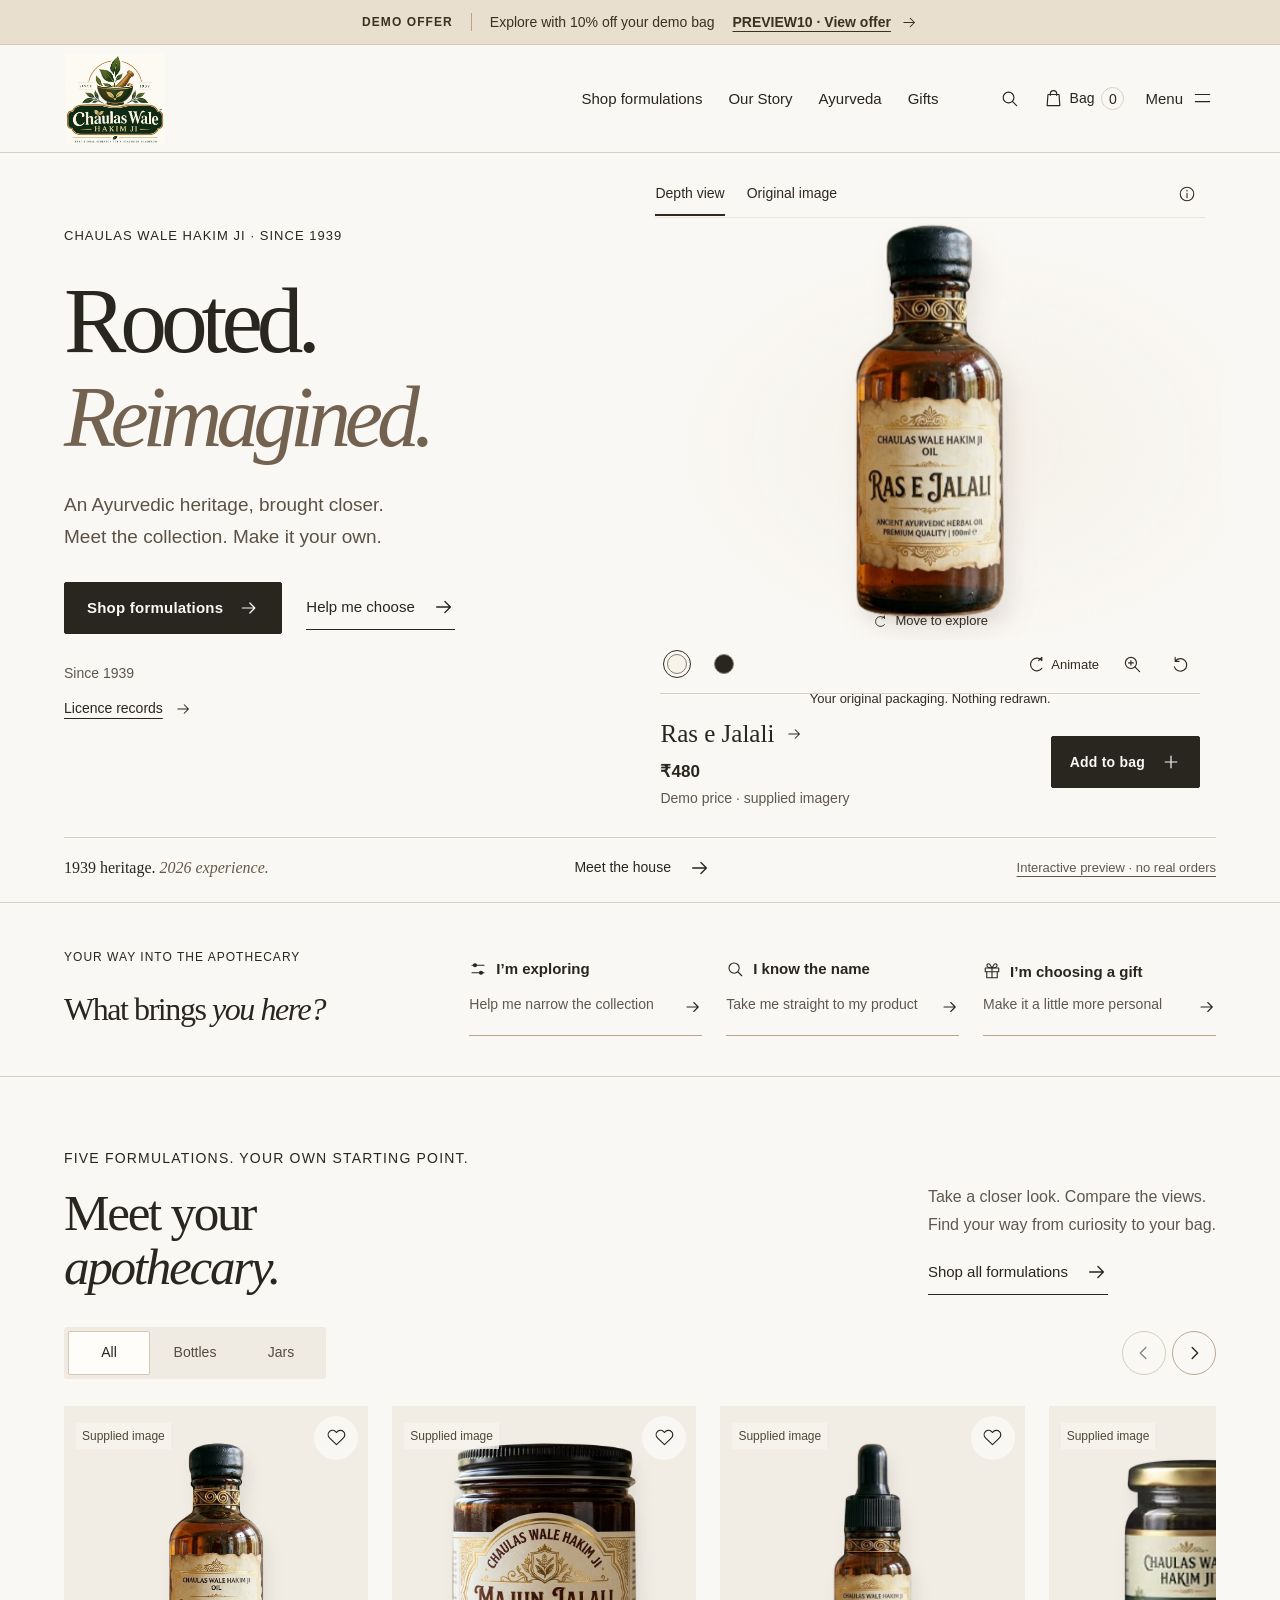
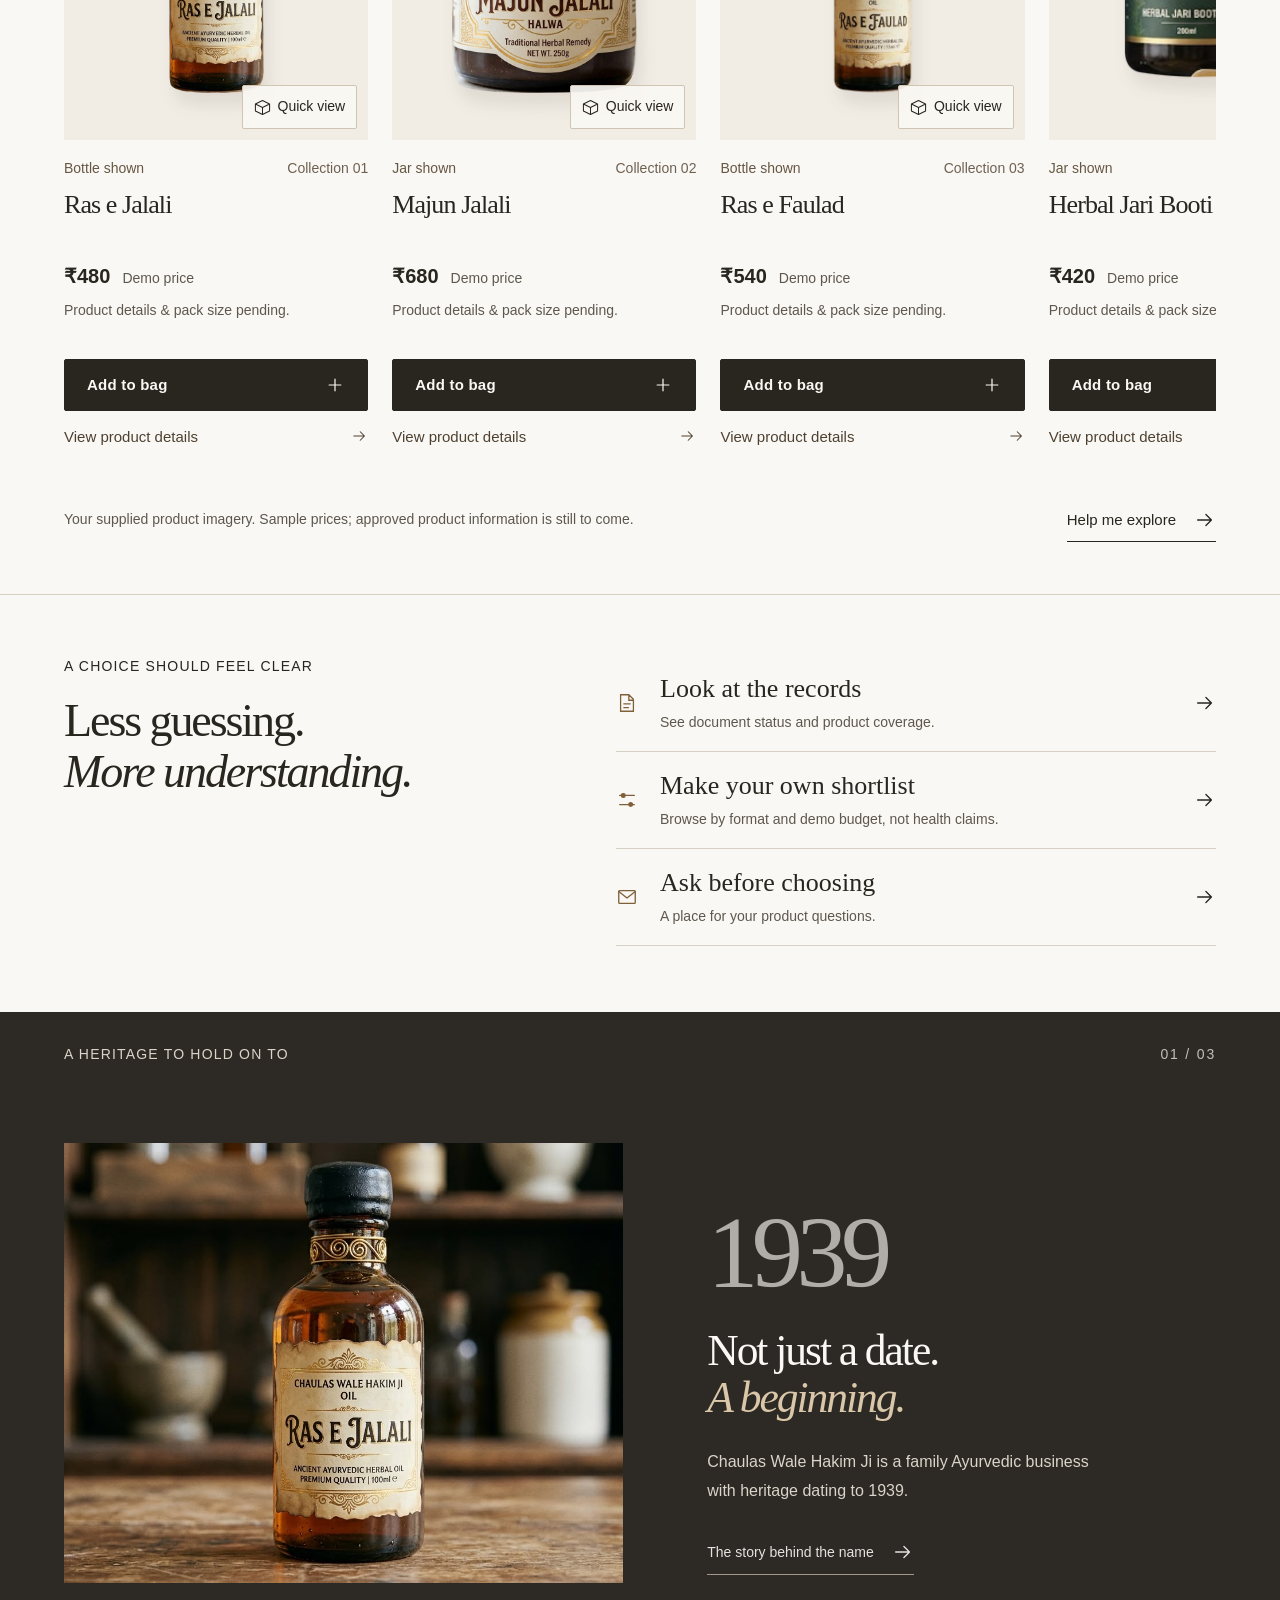
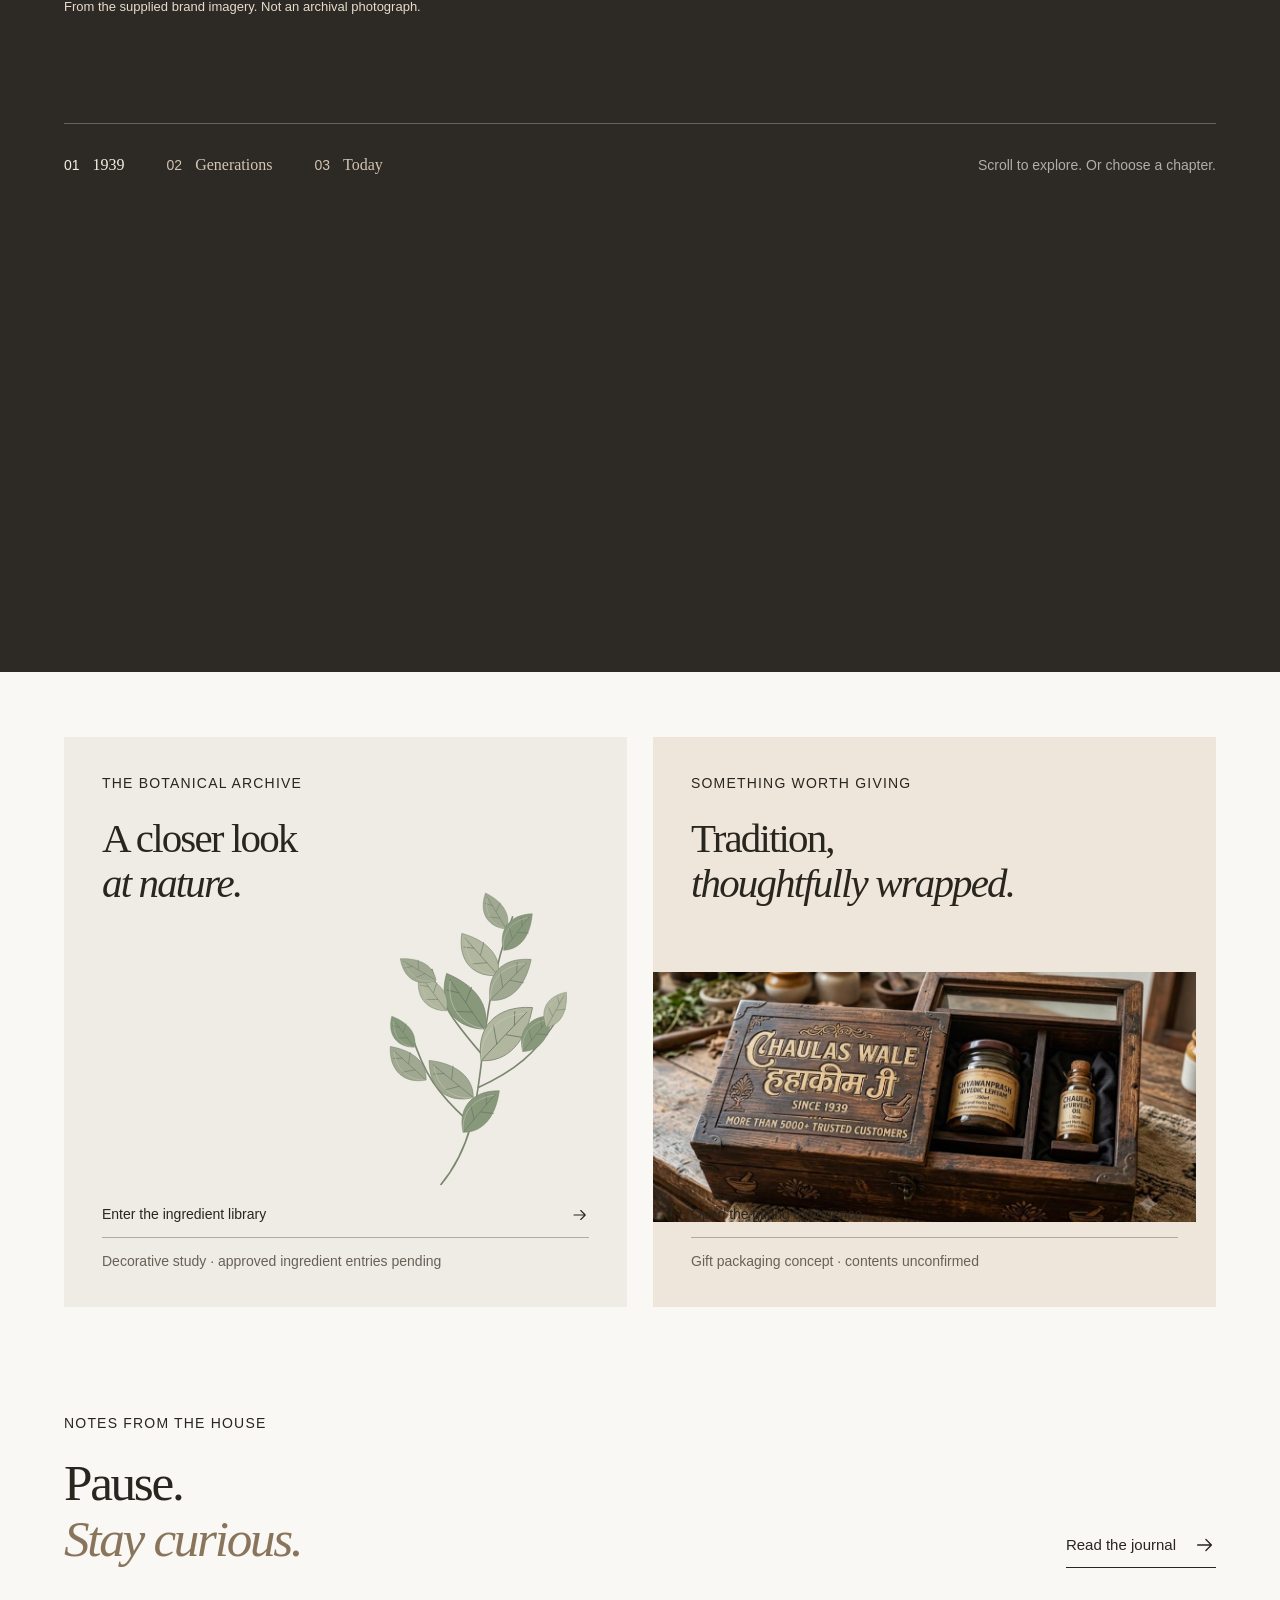
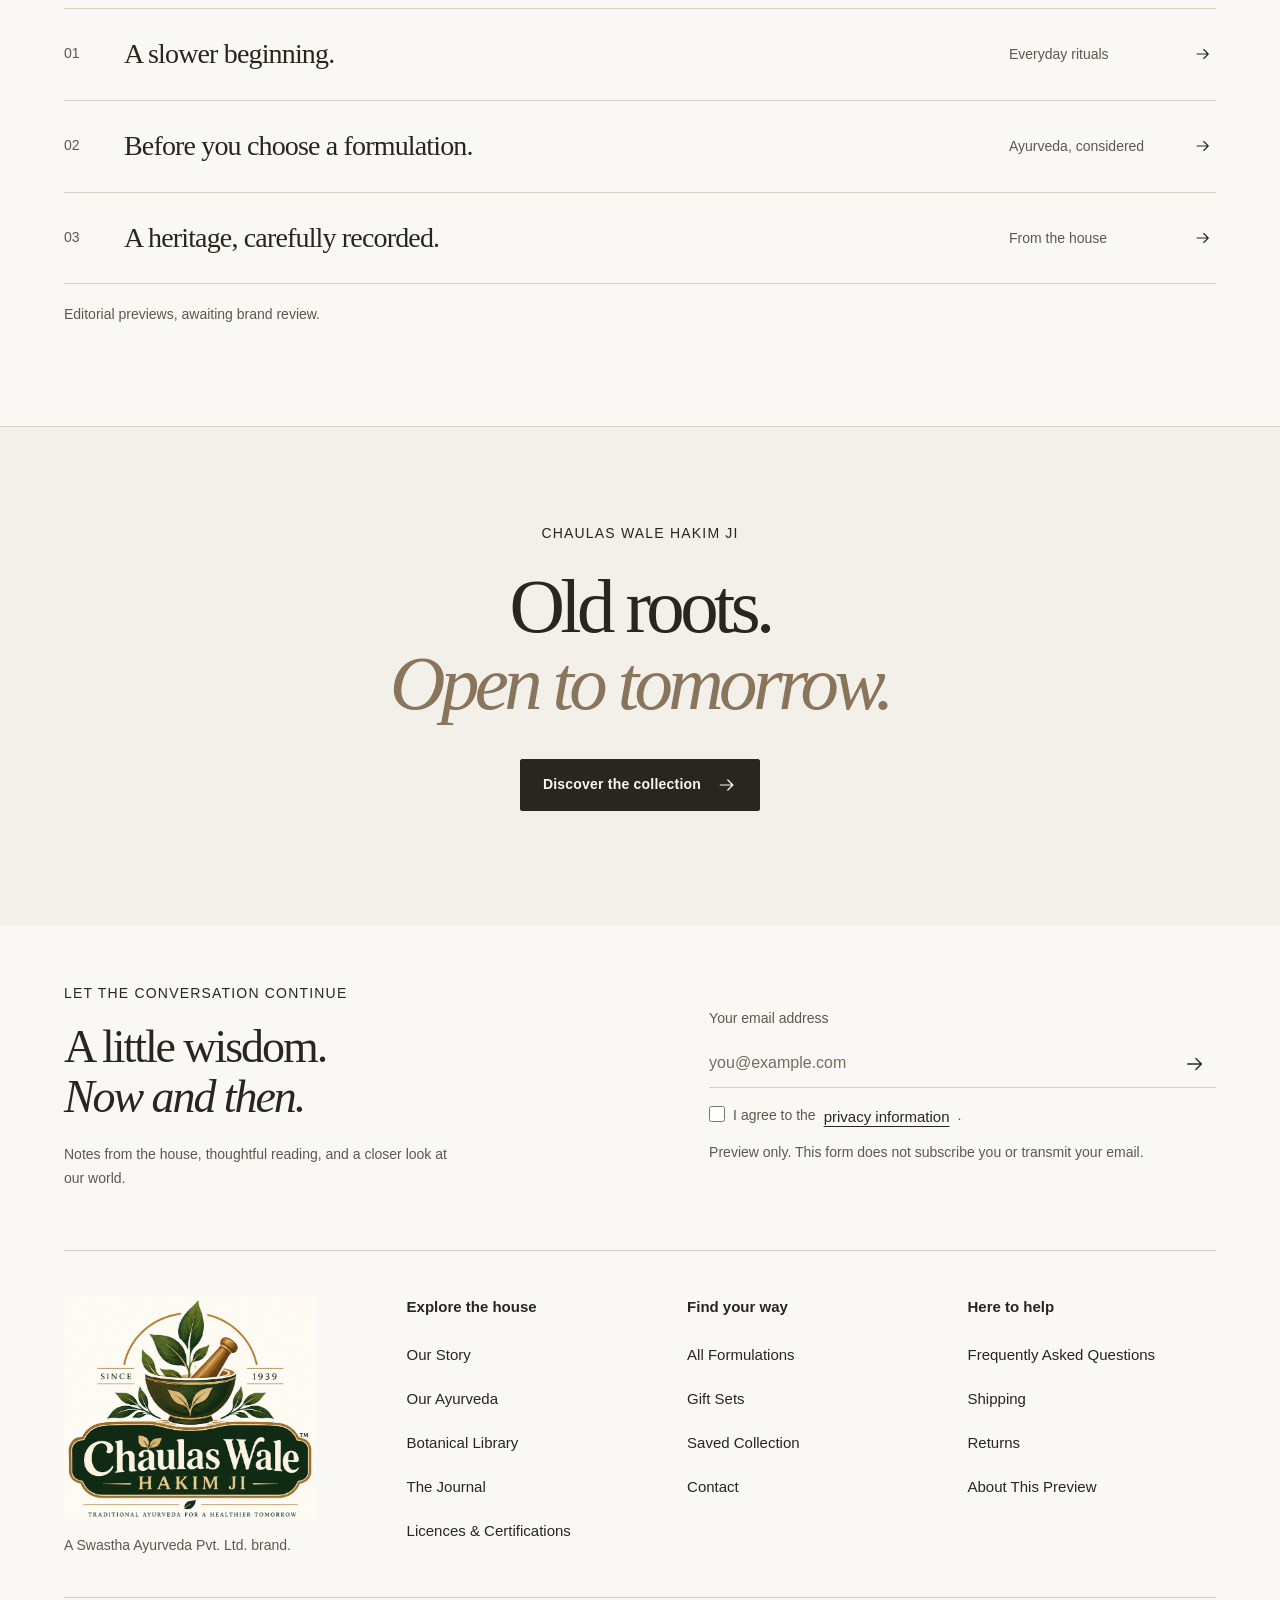
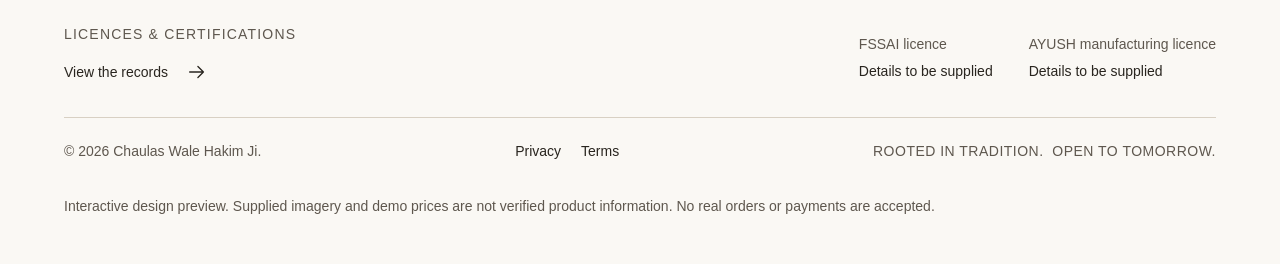
==== index.html @ dd192aa6 "Add files via upload" ====
<!doctype html>
<html lang="en"><head><meta charset="utf-8"><meta name="viewport" content="width=device-width, initial-scale=1, viewport-fit=cover"><meta name="theme-color" content="#faf8f4"><meta name="description" content="Discover the world of Chaulas Wale Hakim Ji, a Swastha Ayurveda Pvt. Ltd. brand with heritage dating to 1939. Interactive preview."><meta name="robots" content="noindex, nofollow"><meta property="og:type" content="website"><meta property="og:title" content="Ayurvedic wisdom, rooted since 1939 — Chaulas Wale Hakim Ji"><meta property="og:description" content="1939 heritage. 2026 experience. An interactive shopping preview."><title>Ayurvedic wisdom, rooted since 1939 — Chaulas Wale Hakim Ji</title><style>/* CHAULAS WALE HAKIM JI — a heritage house, not a catalogue template. */
:root{--forest:#2b2823;--forest-deep:#1d1a17;--ivory:#f5f0e6;--paper:#faf7f0;--gold:#b08a45;--brown:#241c16;--sage:#81786c;--sand:#d8c7a6;--muted:#66615b;--line:#d5d4c7;--serif:"Iowan Old Style","Palatino Linotype","Book Antiqua",Georgia,serif;--sans:-apple-system,BlinkMacSystemFont,"Segoe UI",Arial,sans-serif;--gutter:clamp(24px,5.55vw,88px);--max:1440px}
*{box-sizing:border-box}html{scroll-behavior:smooth;scroll-padding-top:112px}body{margin:0;background:var(--ivory);color:var(--forest);font-family:var(--sans);font-size:15px;line-height:1.65;-webkit-font-smoothing:antialiased}body.modal-open{overflow:hidden}button,input,select,textarea{font:inherit}button,a,input,select,textarea{-webkit-tap-highlight-color:transparent}button{color:inherit;cursor:pointer}button:disabled{cursor:not-allowed;opacity:.5}button{border:0;background:none}a{color:inherit;text-decoration:none}a,button{touch-action:manipulation}img,svg,canvas{display:block;max-width:100%}button .icon,a .icon{flex-shrink:0}.icon{display:inline-block;vertical-align:middle;width:22px;height:22px;flex-shrink:0}h1,h2,h3,h4,p{margin:0}h1,h2,h3,h4{font-family:var(--serif);font-weight:400}h1{font-size:clamp(52px,6.25vw,96px);line-height:1.025;letter-spacing:-.05em}h2{font-size:clamp(38px,4.1vw,62px);line-height:1.1;letter-spacing:-.045em}h3{font-size:29px;line-height:1.2;letter-spacing:-.03em}em,.italic{font-family:var(--serif);font-style:italic;font-weight:400}p{color:var(--muted)}p+p{margin-top:20px}::selection{color:var(--ivory);background:var(--forest)}:focus-visible{outline:2px solid var(--gold);outline-offset:5px}main:focus{outline:none}.section{padding:88px var(--gutter);max-width:var(--max);margin:0 auto}.page-intro{padding:38px var(--gutter) 64px;max-width:var(--max);margin:auto}.eyebrow{font:500 14px/1.5 var(--sans);letter-spacing:.19em;text-transform:uppercase;color:var(--forest)}.eyebrow+h1,.eyebrow+h2{margin-top:22px}.lead{font-size:19px;line-height:1.7;max-width:620px;margin-top:26px}.text-link{display:inline-flex;align-items:center;gap:18px;font-size:14px;font-weight:500;min-height:44px;border-bottom:1px solid var(--forest);padding:7px 0}.text-link .icon{transition:transform .25s}.text-link:hover .icon{transform:translateX(5px)}.inline-link{text-decoration:underline;text-underline-offset:4px;font-size:inherit}.button{min-height:52px;padding:13px 25px;display:inline-flex;align-items:center;justify-content:center;gap:24px;font:500 14px/1.5 var(--sans);border:1px solid transparent;transition:background .25s,color .25s,transform .25s;letter-spacing:.015em}.button-dark{background:var(--forest);color:var(--ivory);border-color:var(--forest)}.button-dark:hover{background:var(--forest-deep)}.button-light{background:var(--ivory);color:var(--forest)}.button-light:hover{background:white}.button-outline{border-color:var(--forest);background:transparent}.button-outline:hover{background:#2b282308}.button .icon{width:20px;height:20px}.button-row{display:flex;gap:22px;align-items:center;flex-wrap:wrap}.full-width{width:100%}.icon-button{height:44px;width:44px;display:inline-flex;align-items:center;justify-content:center;border-radius:50%;transition:background .2s}.icon-button:hover{background:#2b28230c}.quiet-note{font-size:14px;line-height:1.65;color:var(--muted)}.pending{padding:15px 18px;border:1px solid var(--line);background:#ede9db;display:flex;align-items:flex-start;gap:10px;font-size:14px;line-height:1.65;color:#5c554c;margin:24px 0}.pending-dot{height:6px;width:6px;background:var(--gold);border-radius:50%;flex-shrink:0;margin-top:7px}.sr-only{position:absolute;width:1px;height:1px;padding:0;margin:-1px;overflow:hidden;clip:rect(0,0,0,0);white-space:nowrap;border:0}.skip-link{position:fixed;top:12px;left:20px;padding:12px 20px;background:var(--ivory);z-index:1000;transform:translateY(-160%)}.skip-link:focus{transform:translateY(0)}.topline{min-height:33px;display:flex;justify-content:space-between;align-items:center;padding:5px var(--gutter);background:var(--forest);color:#f0e8d6;font-size:14px;letter-spacing:.10em}.topline>:nth-child(2){font-family:var(--serif);font-size:14px;letter-spacing:.08em}.topline .icon{width:14px;height:14px}.site-header{height:101px;display:flex;align-items:center;justify-content:space-between;padding:0 var(--gutter);gap:30px;border-bottom:1px solid var(--line);background:#f5f0e6f5;backdrop-filter:blur(14px);position:sticky;top:0;z-index:25}.brand-link{display:inline-flex;flex-shrink:0}.wordmark{display:flex;align-items:center;gap:11px}.crest{height:62px;width:57px;color:var(--gold)}.wordmark>span{display:flex;flex-direction:column;align-items:center}.wordmark-top{font-family:var(--serif);font-size:10px;letter-spacing:.22em;line-height:1.5}.wordmark-main{font-family:var(--serif);font-size:37px;letter-spacing:-.035em;line-height:1.1}.wordmark-bottom{font-size:6.5px;letter-spacing:.16em;margin-top:5px}.desktop-nav{display:flex;align-items:center;gap:clamp(18px,2.1vw,32px);margin-left:auto;margin-right:auto}.desktop-nav a{font-size:14px;white-space:nowrap;position:relative;padding:17px 0}.desktop-nav a:after{position:absolute;content:"";height:1px;background:var(--forest);bottom:8px;left:0;right:0;transform:scaleX(0);transform-origin:left;transition:transform .2s}.desktop-nav a:hover:after,.desktop-nav a[aria-current]:after{transform:scaleX(1)}.header-tools{display:flex;align-items:center;gap:5px}.bag-trigger{height:44px;display:flex;align-items:center;gap:7px;padding:0 4px}.bag-count{font-size:14px}.mobile-menu-trigger{display:none}.scroll-progress{height:2px;position:fixed;top:101px;z-index:27;left:0;right:0;pointer-events:none}.scroll-progress i{height:100%;background:var(--gold);display:block;transform:scaleX(0);transform-origin:left}.breadcrumbs{display:flex;align-items:center;flex-wrap:wrap;gap:12px;font-size:14px;margin:0 0 49px;color:#767068}.breadcrumbs a:hover{text-decoration:underline}.breadcrumbs span[aria-current]{color:var(--forest)}
/* The entrance: text and an interactive still life given equal room. */
.hero{display:grid;grid-template-columns:1fr 1fr;min-height:710px;max-width:1600px;margin:auto}.hero-copy{padding:65px 36px 45px var(--gutter);display:flex;flex-direction:column;justify-content:center}.hero-copy .eyebrow{font-size:14px;display:flex;align-items:center;gap:12px;letter-spacing:.16em}.mini-rule{height:1px;width:26px;background:var(--gold)}.hero h1{font-size:clamp(62px,5.7vw,92px);line-height:1.035;letter-spacing:-.052em;margin-top:30px}.hero h1 em{color:#675f55}.gold-dot{color:var(--gold)}.hero-description{margin-top:26px;max-width:340px;font-size:15px;line-height:1.8}.hero-actions{display:flex;align-items:center;gap:30px;margin-top:30px;flex-wrap:wrap}.hero-footnote{display:flex;align-items:center;gap:17px;margin-top:53px}.heritage-seal{width:45px;height:50px;border:1px solid #a79972;display:flex;flex-direction:column;align-items:center;justify-content:center;line-height:.93;font-family:var(--serif);font-size:21px}.heritage-seal i{font-style:normal}.hero-footnote p{font-size:14px;color:var(--forest);line-height:1.8}.hero-footnote p span{color:var(--muted)}.hero-world{position:relative;overflow:hidden;background:radial-gradient(ellipse at 65% 22%,#eee5ca 0,#d5d0b3 48%,#b2aea9 100%);isolation:isolate;min-width:0}.hero-world:before{content:"";position:absolute;top:60px;left:18%;width:67%;height:78%;border:1px solid #f6f0d957;border-radius:48% 48% 0 0;box-shadow:0 0 0 21px #ece7d216,0 0 0 22px #f6f0d957;z-index:-1}.hero-world:after{content:"";position:absolute;top:-220px;right:-30%;height:1200px;width:58%;transform:rotate(-34deg);background:linear-gradient(90deg,transparent 0,transparent 10%,#fff9d541 10%,#fff9d541 37%,transparent 37%,transparent 42%,#fff9d530 42%,#fff9d530 67%,transparent 67%);filter:blur(3px);pointer-events:none;z-index:-1}.world-topline,.world-bottomline{position:absolute;left:32px;right:32px;display:flex;justify-content:space-between;gap:20px;font-size:14px;letter-spacing:.17em;color:#554e45;z-index:3}.world-topline{top:27px}.world-bottomline{bottom:23px}.hero-world .scene-widget{height:100%;min-height:710px;position:relative}.scene-widget{position:relative;width:100%;height:550px;overflow:hidden;--fallback-rotation:0deg}.webgl-scene{width:100%;height:100%;position:absolute;inset:0;cursor:grab;touch-action:pan-y;z-index:2}.webgl-scene.is-dragging{cursor:grabbing}.webgl-scene[hidden]{display:none}.scene-fallback{position:absolute;inset:0;transition:opacity .3s;transform:rotateY(var(--fallback-rotation));transform-style:preserve-3d}.gl-ready .scene-fallback{opacity:0;visibility:hidden}.scene-controls{position:absolute;bottom:43px;left:26px;right:26px;display:flex;align-items:center;justify-content:space-between;gap:12px;z-index:4;color:#48423b}.scene-controls>span{display:flex;align-items:center;gap:8px;font-size:14px}.scene-controls>span .icon{width:16px}.scene-controls>div{display:flex;border:1px solid #625a505c;border-radius:30px;overflow:hidden;background:#ebe9d431;backdrop-filter:blur(5px)}.scene-control{width:42px;height:39px;display:flex;align-items:center;justify-content:center}.scene-control .icon{width:16px;height:16px}.scene-control:hover{background:#ffffed55}.scene-caption{position:absolute;bottom:14px;left:26px;font-size:14px;letter-spacing:.12em;color:#575148;z-index:3}.hero-widget .scene-controls{bottom:76px}.hero-widget .scene-caption{bottom:54px;left:32px}.scene-hotspot{position:absolute;z-index:5;display:flex;align-items:center;gap:9px;font-size:14px;color:#36322c;background:#f9f6e9d9;padding:8px 13px 8px 8px;border:1px solid #d1ceb6;backdrop-filter:blur(8px);transition:background .2s}.scene-hotspot:hover{background:#fffef0}.scene-hotspot span{border:1px solid #a5a19b;border-radius:50%;width:26px;height:26px;display:grid;place-items:center;font-size:14px}.scene-hotspot .icon{height:14px;width:14px}.hotspot-story{left:8%;top:31%}.hotspot-product{right:7%;top:63%}.journey-strip{padding:26px var(--gutter);display:flex;align-items:center;gap:28px;border-top:1px solid var(--line);border-bottom:1px solid var(--line);font-size:14px;letter-spacing:.17em}.journey-strip>i{width:35px;height:1px;background:#bfbbb7}.scroll-cue{margin-left:auto;display:flex;align-items:center;gap:30px;text-transform:none;letter-spacing:0;font-size:14px}.scroll-cue .icon{height:15px}.section-head{display:flex;align-items:flex-end;justify-content:space-between;gap:32px;margin-bottom:40px}.section-head .text-link{margin-bottom:5px;flex-shrink:0}
/* Legacy and editorial rhythm. */
.legacy{display:grid;grid-template-columns:1.05fr 1fr;gap:12%;align-items:center;padding-top:105px;padding-bottom:104px}.legacy-art{min-width:0}.legacy-copy h2{font-size:clamp(40px,3.8vw,58px)}.legacy-copy>p:not(.eyebrow):not(.quiet-note){max-width:370px;margin-top:25px;font-size:14px}.legacy-copy>.text-link{margin-top:25px}.legacy-copy>.quiet-note{margin-top:22px;max-width:380px}.archive-art{height:480px;position:relative;display:flex;align-items:center;justify-content:center;background:#e7e1d2;overflow:hidden}.archive-paper{width:66%;height:77%;background:#efe8d5;transform:rotate(-6deg);box-shadow:0 16px 25px #61553a23,0 0 0 1px #c8c0aa;display:flex;flex-direction:column;align-items:center;justify-content:center;position:relative;color:#534d44}.archive-paper:before{content:"";position:absolute;inset:18px;border:1px solid #9a8c613f}.archive-paper>span{font-size:14px;letter-spacing:.18em}.archive-paper>.crest{width:40px;height:49px;margin:24px 0 7px}.archive-year{font:86px/.9 var(--serif);letter-spacing:-.08em;margin:15px 0 23px}.archive-paper>i{font:italic 19px var(--serif)}.archive-paper>small{font-size:14px;margin-top:11px;letter-spacing:.04em}.archive-sprig{position:absolute;right:-53px;bottom:5px;width:230px;transform:rotate(30deg);opacity:.9;filter:drop-shadow(7px 8px 2px #47413a20)}.art-caption{position:absolute;bottom:14px;left:20px;font-size:14px;color:#61594f}.botanical{width:100%;height:100%;object-fit:contain}.way-section{display:grid;grid-template-columns:1fr 1.4fr;gap:12%;border-top:1px solid var(--line);border-bottom:1px solid var(--line)}.way-intro>p:not(.eyebrow){margin-top:24px;max-width:320px;font-size:14px}.way-intro .text-link{margin-top:25px}.way-rows{align-self:center}.way-row{border-bottom:1px solid var(--line);padding:24px 0}.way-row:first-child{border-top:1px solid var(--line)}summary{cursor:pointer;list-style:none}summary::-webkit-details-marker{display:none}.way-row summary{display:flex;align-items:center;gap:25px}.way-row summary>span{font-size:14px;color:var(--gold)}.way-row h3{font-size:29px}.way-row summary>.icon{margin-left:auto;width:18px}.way-row[open] summary>.icon,.accordion[open] summary>.icon{transform:rotate(45deg)}.way-row>p{padding:17px 45px 0;font-size:14px;max-width:530px}.discovery-section{display:grid;grid-template-columns:1fr 1.3fr;gap:12%;padding-top:95px;padding-bottom:75px}.discovery-intro{position:relative}.discovery-intro>p:not(.eyebrow){margin-top:25px;font-size:14px}.discovery-botanical{width:170px;height:220px;margin-left:100px;margin-top:20px;transform:rotate(-24deg)}.need-list>a{display:flex;align-items:center;gap:28px;border-bottom:1px solid var(--line);padding:17px 0;min-height:77px;transition:padding .25s}.need-list>a:hover{padding-left:10px}.need-list>a:first-child{border-top:1px solid var(--line)}.need-list .need-no{font-size:14px;color:#81786d}.need-list>a>span:nth-child(2){font-family:var(--serif);font-size:27px;letter-spacing:-.025em}.need-list .icon{margin-left:auto;width:19px}.need-list>.quiet-note{margin-top:18px}.featured-section{background:#ebe9dc;border-top:1px solid var(--line);max-width:none}.featured-section>.section-head,.featured-section>.product-grid,.featured-section>.collection-note{max-width:calc(1440px - var(--gutter)*2);margin-left:auto;margin-right:auto}.product-grid{display:grid;gap:26px}.featured-grid{grid-template-columns:repeat(3,minmax(0,1fr))}.product-card{min-width:0}.product-visual{position:relative;background:#e0dfcd;height:355px;overflow:hidden}.product-card:nth-child(3n+2) .product-visual{background:#ded8c7}.product-card:nth-child(3n+3) .product-visual{background:#d8d6d3}.product-visual>a{display:block;height:100%}.visual-note{position:absolute;left:18px;top:18px;font-size:14px;letter-spacing:.12em;color:#575047}.save-button{position:absolute;right:11px;top:9px;width:42px;height:42px;display:grid;place-items:center;border-radius:50%;z-index:2}.save-button .icon{height:19px;width:19px}.save-button:hover{background:#fff6}.save-button[aria-pressed=true] .icon{fill:var(--forest)}.quick-view{position:absolute;bottom:0;left:0;right:0;background:#f8f5eced;height:43px;display:flex;align-items:center;justify-content:center;gap:25px;font-size:14px;transform:translateY(100%);transition:transform .3s}.quick-view .icon{width:15px}.product-card:hover .quick-view,.product-card:focus-within .quick-view{transform:translateY(0)}.product-still{height:100%;width:100%;position:relative;display:flex;align-items:center;justify-content:center;perspective:800px;isolation:isolate}.product-still>.bottle{transition:transform .65s cubic-bezier(.2,.7,.3,1);z-index:2;transform:translateY(9px) rotate(-3deg)}.product-card:hover .product-still>.bottle{transform:translateY(2px) rotate(0) scale(1.04)}.still-shadow{position:absolute;bottom:10%;left:27%;width:46%;height:13%;border-radius:50%;background:#51432125;filter:blur(12px);transform:rotate(-8deg)}.still-ground{position:absolute;left:-15%;right:-15%;bottom:-30%;height:57%;border-radius:50% 50% 0 0;z-index:-1;background:#b1b0912e;transform:rotate(-7deg)}.still-circle{position:absolute;width:70%;height:75%;border:1px solid #fbf8e83d;border-radius:50%;transform:rotate(30deg)}.product-card-body{padding-top:21px}.product-card-body .eyebrow{font-size:14px;letter-spacing:.13em;color:#70675c}.product-card-body h3{margin-top:8px;font-size:29px}.product-card-bottom{display:flex;align-items:center;justify-content:space-between;border-top:1px solid #bfbbb777;padding-top:15px;margin-top:16px;gap:12px}.price{font-size:15px;font-variant-numeric:tabular-nums;color:var(--forest)}.price small{display:block;color:var(--muted);font-size:14px}.small-add{display:flex;align-items:center;gap:14px;font-size:14px;min-height:44px}.small-add .icon{width:17px}.small-add:hover{text-decoration:underline;text-underline-offset:5px}.collection-note{font-size:14px;margin-top:28px!important}.botanical-section{display:grid;grid-template-columns:1fr 1fr;background:var(--forest-deep);color:var(--ivory);overflow:hidden;min-height:590px}.botanical-study{position:relative;margin:50px 50px 50px var(--gutter);border:1px solid #b8b28c3b;display:flex;align-items:center;justify-content:center}.botanical-study:after{content:"";position:absolute;inset:13px;border:1px solid #b8b28c1a;pointer-events:none}.botanical-study>.botanical{height:470px;width:90%;filter:sepia(.2) brightness(1.5);transform:rotate(-15deg)}.plate-index{position:absolute;top:23px;left:23px;font-size:14px;letter-spacing:.16em;line-height:1.8}.study-caption{position:absolute;bottom:20px;left:23px;font-size:14px;color:#bbb8b4}.botanical-copy{padding:83px var(--gutter) 70px 50px;align-self:center}.botanical-copy .eyebrow{color:#bfbbb7}.botanical-copy h2{font-size:clamp(44px,4.5vw,69px)}.botanical-copy h2 em{color:#bab6b1}.botanical-copy>p:not(.eyebrow){color:#c5c2be;max-width:360px;font-size:14px;margin-top:28px}.botanical-copy .button{margin-top:32px}.botanical-footnote{display:block;font-size:14px;letter-spacing:.12em;color:#a7a39d;margin-top:32px}.timeline-section{padding-top:67px;padding-bottom:68px;border-bottom:1px solid var(--line)}.timeline{display:grid;grid-template-columns:1fr 1fr 1fr;margin-top:32px;gap:0}.timeline>div{padding-right:45px}.timeline-date{font:52px/1.2 var(--serif);letter-spacing:-.04em;display:block}.timeline-date.italic{font-size:43px;font-style:italic;padding-top:9px}.timeline>div>i{display:block;width:calc(100% + 45px);height:1px;background:var(--line);position:relative;margin:22px 0}.timeline>div>i:before{content:"";height:6px;width:6px;border:1px solid var(--gold);background:var(--ivory);position:absolute;top:-3px;border-radius:50%}.timeline>div:last-child>i{width:100%}.timeline h3{font-size:20px;letter-spacing:-.02em}.timeline p{font-size:14px;margin-top:8px;max-width:290px}.gifting-section{display:grid;grid-template-columns:1fr 1fr;gap:40px;align-items:center;padding-top:75px;padding-bottom:72px}.gifting-copy>p:not(.eyebrow):not(.quiet-note){margin-top:26px;max-width:355px;font-size:14px}.gifting-copy>.button{margin-top:30px}.gifting-copy>.quiet-note{margin-top:20px;max-width:350px}.gift-interactive{position:relative;min-height:360px;perspective:1200px}.gift-open-button{position:relative;display:flex;align-items:center;gap:22px;margin:0 auto;padding:8px 0;min-height:44px;font-size:14px;border-bottom:1px solid var(--forest)}.gift-open-button .icon{height:17px;width:17px}.gift-scene{height:345px;position:relative;perspective:1000px;isolation:isolate;display:flex;align-items:center;justify-content:center}.gift-shadow{position:absolute;left:20%;right:7%;bottom:12%;height:22%;background:#40392d27;filter:blur(25px);border-radius:50%;transform:rotate(-13deg)}.gift-assembly{width:300px;height:215px;position:relative;transform-style:preserve-3d;transform:rotateX(26deg) rotateY(-19deg) rotateZ(-8deg);transition:transform 1s cubic-bezier(.22,1,.36,1)}.gift-base{position:absolute;inset:0;background:#876f42;border:12px solid #2e2b26;box-shadow:10px 16px 0 #1d1a17,11px 17px 0 #746143;transform:translateZ(-15px);display:flex;align-items:center;justify-content:center}.gift-inner{display:flex;flex-direction:column;align-items:center;justify-content:center;text-align:center;font:italic 21px/1.3 var(--serif);color:#f2e5c5;background:#24211e;width:100%;height:100%;padding:10px}.gift-inner>.crest{height:40px;width:35px;margin-bottom:7px}.gift-lid{position:absolute;inset:0;transform-style:preserve-3d;transform-origin:top;transition:transform 1.2s cubic-bezier(.22,1,.36,1);transform:translateZ(4px)}.gift-lid-front,.gift-lid-back{position:absolute;inset:0;backface-visibility:hidden;background:linear-gradient(130deg,#3a3630,#282521);color:#e9dfc2;display:flex;align-items:center;justify-content:center;flex-direction:column;border:1px solid #c3a76d9c;outline:5px solid #272420;box-shadow:7px 9px 0 #2a2722}.gift-lid-front:after{content:"";position:absolute;inset:12px;border:1px solid #c3a76d70}.gift-lid-front .wordmark{transform:scale(.9)}.gift-lid-front>span{font-size:8px;letter-spacing:.2em;margin-top:20px}.gift-lid-back{transform:rotateX(180deg);background:#d6c49c;color:#2b2824;font:32px/1.2 var(--serif);text-align:center}.gift-lid-back em{font-size:24px}.gift-scene.is-open .gift-lid{transform:translateZ(4px) rotateX(125deg)}.gift-scene.is-open .gift-assembly{transform:rotateX(22deg) rotateY(-14deg) rotateZ(-5deg) translateY(35px)}.trust-section{display:grid;grid-template-columns:1fr 1.25fr;gap:10%;border-top:1px solid var(--line);border-bottom:1px solid var(--line);padding-top:70px;padding-bottom:70px}.trust-statements p{position:relative;padding-left:43px;color:var(--forest);font-family:var(--serif);font-size:24px;line-height:1.4}.trust-statements p+p{margin-top:23px}.trust-statements p>span{position:absolute;left:0;top:7px;font-size:14px;font-family:var(--sans);color:#847a6e}.trust-statements p>small{display:block;font:14px/1.6 var(--sans);color:var(--muted);margin-top:5px}.journal-grid{display:grid;grid-template-columns:1.25fr 1fr 1fr;gap:30px}.journal-art{height:278px;position:relative;display:block;background:#dedfce;overflow:hidden}.journal-art>.botanical{width:76%;height:95%;margin:auto;transform:rotate(-20deg);transition:transform .6s}.journal-art:hover>.botanical{transform:rotate(-14deg) scale(1.04)}.journal-art-root{background:#ded4c1}.journal-art-root>.botanical{transform:rotate(28deg) scale(1.1)}.journal-art-archive{background:#c7c4c0;display:flex;align-items:center;justify-content:center}.journal-art-archive .crest{position:absolute;right:27px;top:29px;width:34px}.journal-year{font:112px/1 var(--serif);letter-spacing:-.065em;color:#6f665b;transform:rotate(-7deg);border-bottom:1px solid #6f665b;width:80%;text-align:center;padding-bottom:15px}.journal-art>span:last-child{position:absolute;bottom:15px;left:20px;font-size:14px;letter-spacing:.1em}.journal-card>.eyebrow{font-size:14px;margin-top:24px;letter-spacing:.13em}.journal-card h3{font-size:29px;margin-top:11px;max-width:300px}.journal-card>.text-link{font-size:14px;margin-top:15px;border-bottom-color:#aba7a1}.closing-section{text-align:center;padding:75px 24px 83px;background:#e3e1df;position:relative}.closing-mark .crest{margin:0 auto 25px;height:52px}.closing-section h2{font-size:clamp(43px,4.8vw,72px)}.closing-section .text-link{margin-top:28px}.closing-line{display:block;height:40px;width:1px;background:var(--gold);margin:36px auto -53px}.site-footer{background:var(--forest-deep);color:var(--ivory);padding:65px var(--gutter) 22px}.footer-top{display:grid;grid-template-columns:1fr 1fr;gap:12%;padding-bottom:50px;border-bottom:1px solid #93897c3b;max-width:1280px;margin:0 auto}.footer-top .eyebrow{color:#bcb9b5;font-size:14px}.footer-top h2{font-size:45px;margin-top:17px}.footer-intro>p:not(.eyebrow){color:#bebbb7;font-size:14px;max-width:325px;margin-top:20px}.newsletter-form{align-self:center}.newsletter-form>label{font-size:14px;color:#c8c5c1}.email-line{display:flex;align-items:center;border-bottom:1px solid #a6a19b5c;margin-top:8px}.email-line input{width:100%;min-width:0;height:46px;background:none;border:none;color:var(--ivory);padding:10px 0;font-size:15px}.email-line input::placeholder{color:#a39e98}.email-line button{height:44px;width:44px;color:var(--ivory)}.newsletter-form>small{display:block;color:#a19c96;font-size:14px;line-height:1.6}.newsletter-form .checkbox-label{color:#c1beba;font-size:14px;margin:16px 0 12px;gap:8px;flex-wrap:wrap}.footer-main{display:grid;grid-template-columns:1.5fr 1fr 1fr 1fr;gap:40px;max-width:1280px;margin:auto;padding:45px 0 38px}.footer-wordmark{display:inline-flex}.footer-wordmark .wordmark{transform-origin:left top;transform:scale(1.05)}.footer-parent{color:#b2afaa;font-size:14px;margin-top:18px}.footer-main h3{font:500 14px/1.4 var(--sans);letter-spacing:.045em;margin-bottom:14px}.footer-main>div>a:not(.footer-wordmark){display:block;font-size:11px;color:#b5b2ad;line-height:1.4;padding:6px 0;min-height:28px}.footer-main>div>a:hover{color:var(--ink);text-decoration:underline;text-underline-offset:5px}.footer-bottom{display:flex;justify-content:space-between;align-items:center;gap:20px;border-top:1px solid #93897c3b;padding-top:23px;max-width:1280px;margin:auto;font-size:14px;color:#a9a5a0}.footer-bottom>span:nth-child(2){display:flex;gap:20px}.footer-bottom>span:last-child{font-size:14px;letter-spacing:.08em}.footer-disclaimer{font-size:14px;color:#a2998d;max-width:1280px;margin:16px auto 0;line-height:1.7}
/* Bottle studies: a lightweight, always-available alternative to WebGL. */
.bottle{width:120px;height:267px;position:relative;filter:drop-shadow(6px 7px 3px #46341c28)}.bottle-cap{position:absolute;width:57%;height:34px;top:0;left:21.5%;border-radius:6px 6px 2px 2px;background:repeating-linear-gradient(90deg,#302c27 0,#38342e 2px,#221f1c 3px,#292521 5px);z-index:4;border-top:2px solid #403b35;border-bottom:3px solid #7f6c34;box-shadow:inset 3px 0 6px #bdba7952,inset -6px 0 8px #0008}.bottle-cap i{position:absolute;left:4px;right:4px;bottom:4px;border-bottom:1px solid #958551}.bottle-neck{position:absolute;top:31px;left:24%;width:52%;height:28px;background:linear-gradient(90deg,#43260e,#9c6423 18%,#4e2f12 31%,#341a07 74%,#81531c 94%,#3e260a);z-index:2}.bottle-body{position:absolute;top:47px;left:0;right:0;bottom:0;border-radius:32px 32px 12px 12px;background:linear-gradient(90deg,#231707 0,#5f3810 4%,#a77628 12%,#6b4012 19%,#361e07 31%,#3e2409 58%,#5a3610 76%,#251704 89%,#5d3a0a 96%,#352305 100%);box-shadow:inset 2px 1px 4px #ecbe654c,inset -2px -5px 4px #130e0877}.bottle-body:before{content:"";position:absolute;left:11%;right:11%;top:10px;height:20px;border-top:1px solid #d8ae5b26;border-radius:50%}.bottle-light{position:absolute;left:11%;top:18px;width:6%;bottom:12px;background:linear-gradient(90deg,#edc27020,#eac77877,#edc27000);border-radius:50% 50% 30% 30%;filter:blur(1.5px)}.bottle-foot{position:absolute;bottom:7px;height:6px;border-bottom:1px solid #e1b65b36;left:10%;right:10%;border-radius:50%}.package-label{background:linear-gradient(90deg,#292622,#3b3731 42%,#292622);color:#e9dfc3;width:92%;height:134px;position:absolute;top:52px;left:4%;display:flex;flex-direction:column;align-items:center;justify-content:center;z-index:3;box-shadow:0 2px 1px #160e074f}.package-label:before{content:"";position:absolute;inset:5px;border:1px solid #c3ac677c}.package-label.ivory{background:linear-gradient(90deg,#d4c8a6,#e7dbb9,#c5b893);color:#3d3832}.package-label.sage{background:linear-gradient(90deg,#7c7366,#9b9184,#766c60);color:#2d2a25}.package-label.brown{background:linear-gradient(90deg,#312919,#453623,#2a2318);color:#e9dfc3}.label-small{font:5px var(--serif);letter-spacing:.15em;margin-top:2px}.package-label>b{font:22px/1.1 var(--serif);letter-spacing:-.04em}.label-rule{height:1px;width:62%;background:#bba36b99;margin:6px auto}.label-name{font:12px/1.1 var(--serif);max-width:82%;text-align:center}.label-branch{font-size:15px;line-height:1;color:#b09c65;margin:6px 0}.label-since{font:6px/1.3 var(--serif);letter-spacing:.1em}.label-micro{font:3.5px/1.4 var(--sans);letter-spacing:.12em;margin-top:4px;opacity:.7}.bottle.jar{width:174px;height:176px;transform:translateY(33px) rotate(-3deg)}.jar .bottle-cap{width:94%;left:3%;height:32px;border-radius:9px 9px 2px 2px}.jar .bottle-neck{top:26px;height:10px;left:5%;width:90%}.jar .bottle-body{top:32px;border-radius:17px 17px 12px 12px}.jar .package-label{top:19px;height:107px}.jar .label-rule{margin:4px 0}.jar .label-branch{margin:2px}.jar .label-name{font-size:14px}.jar .label-small{font-size:5px}.jar .package-label>b{font-size:24px}.product-card:hover .bottle.jar{transform:translateY(28px) rotate(0deg) scale(1.04)}
/* Fallback room composition. */
.apothecary-scene{height:100%;position:relative;overflow:hidden;perspective:1000px}.scene-floor{position:absolute;bottom:-10%;left:-25%;width:150%;height:45%;background:#b1b3986b;border-radius:50%}.scene-depth{position:absolute;width:540px;height:510px;left:50%;top:52%;transform:translate(-50%,-50%);transform-style:preserve-3d}.plinth{position:absolute;border-radius:50%;background:linear-gradient(#e1dcc4,#aaa689);border-bottom:25px solid #aaa58a;box-shadow:0 10px 15px #4a4b3625}.plinth-high{width:365px;height:133px;bottom:80px;left:97px}.plinth-low{width:200px;height:76px;bottom:36px;left:37px;border-bottom-width:15px}.scene-bottle{position:absolute;left:282px;top:117px;transform:scale(1.21)}.scene-jar{position:absolute;left:95px;bottom:77px}.scene-carton{position:absolute;left:160px;top:75px;transform:rotate(-5deg)}.carton{width:95px;height:265px;transform-style:preserve-3d;transform:rotateY(-20deg)}.carton-face{position:absolute;background:#2d2924;backface-visibility:hidden;border:1px solid #9c895c50}.carton-face.front{width:95px;height:265px;transform:translateZ(40px)}.carton-face.front .package-label{height:240px;top:12px;box-shadow:none;background:none}.carton-face.right,.carton-face.left{width:80px;height:265px;left:8px;display:flex;flex-direction:column;justify-content:space-evenly;align-items:center;color:#ccbc8f;font-size:14px}.carton-face.right{transform:rotateY(90deg) translateZ(47px)}.carton-face.left{transform:rotateY(-90deg) translateZ(47px)}.carton-face.right>span{writing-mode:vertical-rl;font-size:14px;letter-spacing:.1em}.carton-face.back{width:95px;height:265px;transform:rotateY(180deg) translateZ(40px);padding:18px;color:#cabb96;font-size:14px}.carton-face.top{width:95px;height:80px;transform:rotateX(90deg) translateZ(40px);top:0;color:#c8b887;text-align:center;padding-top:30px;font:20px var(--serif)}.scene-branch{position:absolute;right:0;top:20px;opacity:.35;width:220px;height:330px;transform:rotate(-28deg)}.scene-leaf{position:absolute;right:10px;bottom:50px;width:130px;height:145px;transform:rotate(75deg)}.mortar{position:absolute;bottom:53px;right:42px;width:97px;height:56px;border-radius:6px 6px 50% 50%;background:linear-gradient(90deg,#65502e,#b39551,#604924);border-top:6px solid #c0ab6b}.pestle{position:absolute;height:95px;width:11px;left:60px;bottom:24px;background:linear-gradient(90deg,#a89051,#6c5229);transform:rotate(25deg);border-radius:8px}.scene-grain{pointer-events:none}
/* The catalogue is deliberately more practical than the entrance. */
.split-heading{display:flex;justify-content:space-between;align-items:flex-end;gap:70px}.split-heading>p{max-width:280px;padding-bottom:10px;font-size:15px}.shop-notice{display:flex;align-items:flex-start;gap:13px;padding:15px 18px;border:1px solid var(--line);background:#eeecdf;font-size:14px;line-height:1.6;margin-top:30px}.shop-notice .icon{width:17px;height:17px;margin-top:1px}.shop-notice>.inline-link{margin-left:auto;white-space:nowrap}.shop-section{padding-top:0;padding-bottom:80px}.shop-wellness{display:flex;align-items:center;flex-wrap:wrap;gap:4px 17px;border-top:1px solid var(--line);border-bottom:1px solid var(--line);padding:14px 0}.shop-wellness>span{font-size:14px;letter-spacing:.14em;color:var(--muted);margin-right:4px}.shop-wellness>a{font-size:14px;min-height:37px;display:inline-flex;align-items:center;border-bottom:1px solid transparent;transition:border-color .2s}.shop-wellness>a:hover,.shop-wellness>a.selected{border-color:var(--forest)}.shop-toolbar{display:flex;justify-content:space-between;align-items:center;padding:28px 0 20px}.toolbar-left{display:flex;align-items:center;gap:24px;font-size:14px}.filter-toggle{display:none}.sort-control{display:flex;align-items:center;gap:13px;font-size:14px}.sort-control select{background:none;border:0;color:var(--forest);padding:11px 25px 11px 9px;max-width:230px}.catalogue-layout{display:grid;grid-template-columns:205px minmax(0,1fr);gap:43px}.filter-sidebar{padding-top:5px}.filter-head{display:flex;align-items:center;justify-content:space-between;gap:16px;margin-bottom:27px}.filter-head h2{font:500 14px var(--sans);letter-spacing:0}.filter-head button{font-size:14px;min-height:32px}.filter-sidebar>label{display:flex;align-items:center;justify-content:space-between;font-size:14px;margin-bottom:10px}.input-icon{display:flex;align-items:center;border-bottom:1px solid #afaba6;padding-bottom:3px}.input-icon .icon{width:16px}.input-icon input{width:100%;min-width:0;background:none;border:none;padding:10px;color:var(--forest);font-size:14px}.filter-sidebar fieldset{padding:20px 0;border:0;border-bottom:1px solid var(--line);margin:15px 0 22px}.filter-sidebar legend{font-size:14px;font-weight:500;padding:0}.radio-label{display:flex;align-items:center;gap:10px;font-size:14px;min-height:38px;cursor:pointer}.radio-label input{accent-color:var(--forest);width:15px;height:15px;margin:0}.filter-sidebar input[type=range]{width:100%;accent-color:var(--forest);height:22px;margin:2px 0 10px}.filter-sidebar>.quiet-note{font-size:14px}.filter-pending{border-top:1px solid var(--line);border-bottom:1px solid var(--line);margin:22px 0}.filter-pending summary{font-size:14px;display:flex;align-items:center;justify-content:space-between;gap:10px;padding:17px 0}.filter-pending summary .icon{width:15px}.filter-pending p{font-size:14px;padding-bottom:15px}.filter-sidebar>.text-link{font-size:14px}.shop-grid{grid-template-columns:repeat(3,minmax(0,1fr));gap:35px 20px}.shop-grid .product-visual{height:303px}.shop-grid .product-card-body h3{font-size:24px}.shop-grid .bottle{transform:translateY(9px) rotate(-3deg) scale(.87)}.shop-grid .bottle.jar{transform:translateY(33px) rotate(-3deg) scale(.88)}.shop-grid .small-add{font-size:14px;gap:7px}.shop-grid .product-card-bottom{align-items:flex-start}.category-pending{padding:60px 0;display:flex;gap:80px;align-items:center}.category-pending>div{max-width:670px}.category-pending h2{font-size:48px;margin-top:20px}.category-pending p:not(.eyebrow){font-size:14px;margin-top:24px;max-width:475px}.category-pending .button-row{margin-top:30px}.category-pending>.botanical{width:250px;height:320px;transform:rotate(17deg)}.empty-state{min-height:330px;padding:55px 20px;display:flex;flex-direction:column;align-items:center;justify-content:center;text-align:center;gap:20px;border:1px solid var(--line)}.empty-state>.icon,.empty-state>span>.icon{width:38px;height:38px;color:var(--sage)}.empty-state h2,.empty-state h3{font-size:40px}.empty-state p{font-size:14px;max-width:410px}.empty-state .button{margin-top:8px}.large-empty{margin:40px auto 0;min-height:440px;border:none}.empty-state.large-empty h1{font-size:65px}.small-brand-banner{background:#e3e1df;text-align:center;padding:58px 24px}.small-brand-banner>p{font-size:14px;margin-bottom:13px}.small-brand-banner h2{font-size:38px}.small-brand-banner .text-link,.small-brand-banner .button{margin-top:25px}.skeleton>div{height:300px;background:#e6e4d9}.skeleton>p{height:22px;width:70%;background:#e6e4d9;margin-top:20px}.skeleton>span{display:block;height:13px;width:50%;background:#e6e4d9;margin-top:12px}.skeleton{animation:pulse 1.5s ease-in-out infinite}.compact{min-height:140px;border:none;padding:25px}
/* Product understanding before the purchase. */
.pdp-section{padding-top:34px;padding-bottom:60px}.pdp-layout{display:grid;grid-template-columns:1.12fr 1fr;gap:75px;align-items:start}.gallery-main{background:radial-gradient(ellipse at 55% 33%,#ebe7d5,#cac7c3);height:550px}.gallery-tabs{display:flex;gap:12px;margin-top:14px}.gallery-tabs>button{min-height:43px;padding:9px 17px;border:1px solid var(--line);display:flex;align-items:center;gap:10px;font-size:14px}.gallery-tabs>button .icon{width:17px;height:17px}.gallery-tabs>button[aria-pressed=true]{border-color:var(--forest);background:#e9eadd}.product-gallery>.quiet-note{margin-top:16px;font-size:14px;max-width:470px}.pdp-info{padding-top:10px}.pdp-info>.eyebrow{font-size:14px;letter-spacing:.13em}.pdp-info h1{font-size:clamp(43px,4.3vw,65px);line-height:1.06;margin-top:20px}.pdp-subtitle{font-size:14px;margin-top:22px;max-width:350px}.pdp-price{display:flex;align-items:center;gap:18px;margin-top:23px}.pdp-price>span:first-child{font-size:24px;font-variant-numeric:tabular-nums}.demo-badge{font-size:14px;background:#e7e5d5;padding:4px 8px;color:#4f4941;border:1px solid #d0cdca}.pdp-info>.quiet-note{margin-top:5px;font-size:14px}.pdp-purchase{display:flex;gap:14px;margin-top:28px;margin-bottom:12px}.pdp-purchase>.button{flex:1;padding-left:12px;padding-right:12px}.quantity{border:1px solid #a9a59f;display:inline-flex;align-items:center;height:48px;flex-shrink:0;background:#f5f0e63d}.quantity button{width:38px;height:44px;display:grid;place-items:center}.quantity .icon{width:14px;height:14px}.quantity output{min-width:26px;text-align:center;font-size:14px;font-variant-numeric:tabular-nums}.pdp-purchase .quantity{height:52px}.pdp-purchase .quantity button{height:50px}.purchase-note{display:flex;align-items:center;justify-content:center;gap:7px;font-size:14px;line-height:1.6;margin-top:13px}.purchase-note .icon{width:13px;height:13px}.information-status{margin-top:30px;border-top:1px solid var(--line);border-bottom:1px solid var(--line);padding:21px 0}.information-status>.eyebrow{font-size:14px}.information-status>p:nth-child(2){font-family:var(--serif);color:var(--forest);font-size:21px;line-height:1.4;margin-top:10px;max-width:345px}.information-status dl{margin:16px 0 5px;font-size:14px}.information-status dl>div{display:flex;justify-content:space-between;gap:10px;margin:9px 0}.information-status dd{margin:0;color:var(--muted);text-align:right}.information-status>.text-link{font-size:14px}.save-link{display:flex;align-items:center;gap:9px;min-height:44px;font-size:14px;margin-top:12px}.save-link .icon{width:16px;height:16px}.save-link[aria-pressed=true] .icon{fill:var(--forest)}.label-study{height:100%;display:flex;flex-direction:column;align-items:center;justify-content:center;position:relative;gap:20px;padding:24px}.label-study>.package-label{position:relative;left:auto;top:auto;width:205px;height:310px;flex-shrink:0;box-shadow:7px 10px 18px #3a352f24}.label-study .label-small{font-size:11px}.label-study .package-label>b{font-size:48px}.label-study .label-rule{margin:20px 0}.label-study .label-name{font-size:25px}.label-study .label-branch{font-size:30px;margin:16px 0}.label-study .label-since{font-size:13px}.label-study .label-micro{font-size:7px;margin-top:10px}.label-study>span{font-size:10px;max-width:290px;text-align:center}.label-study>.eyebrow{font-size:9px}.pdp-details{display:grid;grid-template-columns:1fr 1.6fr;gap:85px;border-top:1px solid var(--line);padding-top:70px;padding-bottom:70px}.details-intro>p:not(.eyebrow){margin-top:23px;font-size:14px;max-width:300px}.accordion{border-bottom:1px solid var(--line)}.accordion:first-child{border-top:1px solid var(--line)}.accordion summary{display:flex;align-items:center;justify-content:space-between;gap:22px;font-size:14px;padding:22px 0;min-height:67px}.accordion summary .icon{width:17px;height:17px;transition:transform .2s}.accordion>div{padding:0 32px 23px 0}.accordion p{font-size:14px;line-height:1.8}.product-faq{display:grid;grid-template-columns:1fr 1.6fr;gap:85px;padding-top:0;padding-bottom:70px}.product-faq h2{font-size:37px}.review-empty{padding:28px 0;border-bottom:1px solid var(--line)}.review-empty h3{font-size:25px}.review-empty p{font-size:14px;margin-top:10px;max-width:440px}.related-section{border-top:1px solid var(--line);background:#ecebdd;max-width:none}.related-section>.quiet-note{margin-top:-15px;margin-bottom:26px}.related-section>.product-grid,.related-section>.section-head,.related-section>.quiet-note{max-width:calc(1440px - var(--gutter)*2);margin-left:auto;margin-right:auto}.mobile-purchase{display:none}
/* Each editorial destination has a different composition. */
.story-intro{position:relative;min-height:610px;overflow:hidden;border-bottom:1px solid var(--line);padding-bottom:40px}.story-intro h1{position:relative;z-index:1;font-size:clamp(54px,6.6vw,100px);max-width:850px}.story-year{font:clamp(240px,31vw,450px)/1 var(--serif);letter-spacing:-.06em;position:absolute;right:var(--gutter);top:128px;color:#d9d7d5;z-index:-1}.story-intro-foot{display:flex;justify-content:space-between;align-items:flex-end;gap:30px;margin-top:35px}.story-intro-foot>p{font-size:14px;line-height:1.9}.story-intro-foot>span{font-size:14px;letter-spacing:.1em;display:flex;align-items:center;gap:22px}.story-intro-foot .icon{width:15px}.story-chapter{display:grid;grid-template-columns:1fr 1fr;gap:12%;align-items:center;padding-top:90px;padding-bottom:90px}.story-chapter>div>p:not(.eyebrow){max-width:400px;margin-top:26px;font-size:14px}.story-chapter .pending{max-width:400px}.story-chapter .archive-art{height:445px}.story-quote{padding:83px 24px;text-align:center;background:var(--forest);color:var(--ivory)}.story-quote .eyebrow{color:#b8b4af}.story-quote h2{font-size:clamp(40px,4.6vw,68px)}.story-quote h2 em{color:#bab7b3}.story-quote>p:last-child{font-size:14px;color:#bebbb7;margin-top:26px}.story-botanical{height:430px;background:#e6e1d1;position:relative;padding:20px}.story-botanical>.botanical{transform:rotate(-22deg)}.story-botanical>small{position:absolute;bottom:18px;left:20px;font-size:14px;color:var(--muted)}.ayurveda-intro{position:relative;min-height:520px;overflow:hidden;background:#e0dedc;max-width:none}.ayurveda-intro>div:not(.ayurveda-leaf){position:relative;z-index:2;max-width:780px}.ayurveda-intro .lead{max-width:510px}.ayurveda-leaf{position:absolute;right:9%;top:60px;width:350px;height:480px;transform:rotate(20deg);opacity:.75}.ayurveda-explainer{display:grid;grid-template-columns:1fr 1.4fr;gap:14%}.ayurveda-explainer p{max-width:550px;font-size:14px}.ayurveda-explainer .large-copy{font:31px/1.5 var(--serif);color:var(--forest)}.source-link{font-size:14px;display:inline-flex;align-items:center;gap:10px;text-decoration:underline;text-underline-offset:4px;margin-top:20px;min-height:44px}.source-link .icon{width:14px}.philosophy-tabs{background:var(--forest-deep);color:var(--ivory);max-width:none;padding-top:70px;padding-bottom:70px}.philosophy-tabs>.eyebrow{color:#bab6b1;max-width:1250px;margin:auto}.principle-layout{display:grid;grid-template-columns:1fr 1.3fr;gap:12%;margin:35px auto 0;max-width:1250px}.principle-nav{align-self:center}.principle-nav>button{color:#ada9a4;display:flex;align-items:center;gap:28px;width:100%;min-height:86px;border-bottom:1px solid #93897c4b;font-size:14px;text-align:left}.principle-nav>button>span{font:36px/1.2 var(--serif);letter-spacing:-.03em}.principle-nav>button>.icon{margin-left:auto;width:21px}.principle-nav>button[aria-selected=true]{color:var(--ivory)}.principle-nav>button[aria-selected=true]>.icon{color:var(--gold)}#principle-panel{position:relative;min-height:410px;padding:235px 0 0}#principle-panel>.eyebrow{color:#aba7a2;font-size:14px}#principle-panel>h3{font-size:36px;margin-top:15px}#principle-panel>p:last-child{font-size:14px;color:#c8c5c1;max-width:460px;margin-top:17px}.principle-art{height:240px;position:absolute;top:-12px;left:35px;right:10px}.principle-art>.botanical{filter:brightness(1.5);transform:rotate(27deg)}.evidence-section>h2{max-width:600px}.evidence-columns{display:grid;grid-template-columns:1fr 1fr;gap:11%;margin-top:40px}.evidence-columns>div{border-top:1px solid var(--line);padding-top:24px}.evidence-number{font-size:14px;color:var(--gold)}.evidence-columns h3{font-size:30px;margin-top:12px;max-width:400px}.evidence-columns p{font-size:14px;margin-top:18px;max-width:500px}.safety-note{border-top:1px solid var(--line);padding-top:40px;padding-bottom:50px}.safety-note>div{display:flex;align-items:center;gap:15px}.safety-note h2{font-size:31px}.safety-note>p{font-size:14px;max-width:900px;margin-top:20px}.ingredient-intro .lead{max-width:700px}.ingredient-intro .pending{max-width:820px}.ingredient-library{padding-top:0}.library-toolbar{display:flex;justify-content:space-between;align-items:center;gap:30px;margin-bottom:30px;padding-top:15px;border-top:1px solid var(--line)}.library-toolbar>span{font-size:14px}.filter-pills{display:flex;gap:6px;flex-wrap:wrap}.filter-pills>button{padding:10px 17px;font-size:14px;border:1px solid transparent;border-radius:30px;min-height:44px}.filter-pills>button:hover{background:#e1e0de}.filter-pills>button[aria-pressed=true]{border-color:var(--forest);background:#e1e0de}.ingredient-grid{display:grid;grid-template-columns:repeat(3,minmax(0,1fr));gap:25px}.ingredient-card{position:relative;padding:25px 25px 24px;background:#e1dfdd;text-align:left;transition:background .3s;min-width:0}.ingredient-card:nth-child(2){background:#e9e0cd}.ingredient-card:nth-child(3){background:#d5d3d0}.ingredient-card>.botanical{height:310px;margin:24px 0 16px;transition:transform .6s}.ingredient-card:hover>.botanical{transform:rotate(-6deg) scale(1.03)}.ingredient-card>div{display:flex;align-items:center;justify-content:space-between;border-top:1px solid #a9a59f70;padding-top:20px}.ingredient-card h2{font-size:31px}.ingredient-card>p{font-size:14px;margin-top:9px}.library-bottom{display:grid;grid-template-columns:1.2fr 1fr;gap:90px;border-top:1px solid var(--line);margin-top:65px;padding-top:50px;align-items:center}.library-bottom h2{font-size:40px}.library-bottom>p{font-size:14px}.journal-intro{background:#e0dfdd;max-width:none;min-height:425px}.journal-intro h1{font-size:clamp(55px,6.8vw,103px)}.journal-list{padding-top:40px;padding-bottom:95px}.journal-list>.quiet-note{margin-top:20px;margin-bottom:33px}.journal-list>.journal-grid{gap:36px}.article-header{max-width:1100px;text-align:center;padding-bottom:50px}.article-header .breadcrumbs{text-align:left}.article-header h1{font-size:clamp(48px,5.6vw,84px);max-width:870px;margin-left:auto;margin-right:auto}.article-header .lead{margin:28px auto 0;max-width:680px;font-size:19px}.article-header>.quiet-note{margin-top:18px}.article-hero-art{height:340px;background:#d9d7d4;position:relative;display:flex;align-items:center;justify-content:center;margin:0 var(--gutter);overflow:hidden}.article-hero-art>.botanical{height:390px;width:380px;transform:rotate(65deg) scale(1.3)}.article-hero-art>span{position:absolute;left:25px;bottom:20px;font-size:14px}.article-hero-art>.archive-art{height:340px;width:460px;background:none}.article-hero-art .archive-paper{height:300px;width:230px}.article-hero-art .archive-paper>.crest{margin:10px 0}.article-hero-art .archive-year{font-size:70px}.article-body{max-width:780px;margin:auto;padding:57px 30px 70px}.article-body>section{margin-bottom:33px}.article-body h2{font-size:32px;line-height:1.3}.article-body p{font-size:16px;line-height:1.9;margin-top:17px}.article-end{border-top:1px solid var(--line);padding-top:30px;margin-top:42px}.gift-page-intro{background:#dcdad8;max-width:none;padding-bottom:60px}.gift-page-layout{display:grid;grid-template-columns:1fr 1fr;gap:50px;align-items:center}.gift-page-layout h1{font-size:clamp(62px,6.7vw,103px)}.gift-page-layout .lead{max-width:360px;font-size:17px}.gift-page-layout .quiet-note{margin-top:20px;max-width:355px;font-size:14px}.large-gift .gift-scene{height:425px}.large-gift .gift-assembly{transform:rotateX(26deg) rotateY(-19deg) rotateZ(-8deg) scale(1.15)}.large-gift .gift-scene.is-open .gift-assembly{transform:rotateX(22deg) rotateY(-14deg) rotateZ(-5deg) translateY(35px) scale(1.1)}.gift-builder{display:grid;grid-template-columns:1fr 1fr;gap:13%;align-items:center}.gift-builder>div:first-child>p:not(.eyebrow){font-size:14px;margin-top:23px;max-width:370px}.gift-builder form{margin-top:26px}.gift-builder fieldset{border:0;padding:0;margin:0 0 25px}.gift-builder legend{font-size:14px;margin-bottom:14px}.wrap-options{display:flex;gap:22px;flex-wrap:wrap}.wrap-options>label{display:flex;align-items:center;font-size:14px;gap:8px;min-height:44px;position:relative;cursor:pointer}.wrap-options input{position:absolute;opacity:0}.wrap-swatch{display:block;width:27px;height:27px;border-radius:50%;background:var(--forest);outline:1px solid transparent;outline-offset:3px}.wrap-options input:checked+.wrap-swatch,.wrap-options input:focus-visible+.wrap-swatch{outline-color:var(--forest)}.wrap-swatch.ivory{background:#e0d8bf}.wrap-swatch.brown{background:#503b2b}.gift-note-preview{background:#e9e1cb;min-height:420px;padding:46px 38px;display:flex;align-items:center;justify-content:center;flex-direction:column;text-align:center;border:1px solid #d3c9ae;transform:rotate(3deg);box-shadow:8px 15px 25px #3c351517;position:relative}.gift-note-preview:before{position:absolute;content:"";inset:15px;border:1px solid #a797724d;pointer-events:none}.gift-note-preview>.eyebrow{font-size:14px}.gift-note-preview>.crest{margin-top:25px;height:58px}.gift-note-preview>p:not(.eyebrow){font:italic 32px/1.5 var(--serif);color:var(--forest);margin:24px 0;overflow-wrap:anywhere;max-width:100%}.gift-note-preview>span{font-size:14px;letter-spacing:.13em;line-height:1.8}.large-gift[data-wrap=ivory] .gift-lid-front{background:linear-gradient(120deg,#e9e0c9,#d5c9aa);outline-color:#c9b88f;color:var(--forest)}.large-gift[data-wrap=brown] .gift-lid-front{background:linear-gradient(120deg,#684f34,#302415);outline-color:#4a361f}.character-count{font-size:14px;text-align:right;color:var(--muted);margin-top:5px}.gift-builder button[type=submit]{margin-top:20px}.gift-builder form>.quiet-note{margin-top:16px;font-size:14px}
/* Forms, bag and checkout. */
form label:not(.checkbox-label):not(.radio-label){display:block;font-size:14px;margin-bottom:8px}input:not([type=checkbox]):not([type=radio]):not([type=range]),textarea,select{border-radius:0}input:not([type=checkbox]):not([type=radio]):not([type=range]),textarea,select{max-width:100%}.form-grid{display:grid;grid-template-columns:1fr 1fr;gap:22px 20px}.form-grid input,.form-grid select,.form-grid textarea,.gift-builder textarea{width:100%;background:#faf7ef;border:1px solid #afaba6;padding:12px 13px;color:var(--forest);min-height:49px;font-size:14px}.form-grid textarea,.gift-builder textarea{resize:vertical;min-height:110px}.form-grid input:focus,.form-grid select:focus,.form-grid textarea:focus,.gift-builder textarea:focus{border-color:var(--forest)}.form-grid input::placeholder,.form-grid textarea::placeholder,.gift-builder textarea::placeholder{color:#7d7770;font-size:14px}.full-span{grid-column:1/-1}.checkbox-label{display:flex;align-items:flex-start;gap:10px;font-size:14px;line-height:1.75;color:var(--muted);margin:22px 0;cursor:pointer}.checkbox-label input{accent-color:var(--forest);height:16px;width:16px;flex-shrink:0;margin:2px 0 0}.optional{color:var(--muted);font-size:14px;margin-left:3px}.form-feedback{font-size:14px;color:var(--forest);line-height:1.65}.form-feedback:not(:empty){margin-top:20px;padding:13px 15px;border:1px solid #aeaaa4;background:#e1dfdd}.newsletter-form .form-feedback:not(:empty){background:#38332d;color:#dfdddb;border-color:#6f665b}.contact-intro .lead{font-size:18px}.contact-layout{display:grid;grid-template-columns:1fr 1.3fr;gap:12%;padding-top:10px;padding-bottom:100px}.contact-layout>div>p{margin-top:23px;max-width:340px;font-size:14px}.contact-details{margin:35px 0 30px}.contact-details>p{font-size:14px;line-height:1.7;padding:18px 0;border-top:1px solid var(--line);margin:0}.contact-details>p>span{display:block;font-size:14px;letter-spacing:.13em;color:var(--forest);margin-bottom:10px}.contact-layout>div>.quiet-note{font-size:14px}.cart-page{padding-bottom:90px}.cart-layout{display:grid;grid-template-columns:1.6fr 1fr;gap:70px;align-items:start;margin-top:45px}.cart-line{display:grid;grid-template-columns:115px 1fr auto;gap:22px;padding:25px 0;border-top:1px solid var(--line);align-items:start}.cart-line:last-child{border-bottom:1px solid var(--line)}.cart-line-art{height:157px;background:#dcdad7;overflow:hidden}.cart-line-art .bottle{transform:translateY(4px) scale(.48)}.cart-line-art .bottle.jar{transform:translateY(10px) scale(.48)}.cart-line-art .still-shadow{bottom:5%;height:15px;filter:blur(6px)}.cart-line-info>.eyebrow{font-size:14px}.cart-line h3{font-size:25px;margin:8px 0}.cart-line p:not(.eyebrow){font-size:14px}.cart-line small{font-size:14px;color:var(--muted);margin-left:5px}.cart-line .quantity{height:38px;margin-top:16px}.cart-line .quantity button{height:36px;width:30px}.cart-line .quantity output{font-size:14px;min-width:20px}.remove-item{display:inline-block;text-decoration:underline;text-underline-offset:3px;font-size:14px;min-height:38px;margin-left:10px;padding:5px 0}.line-total{font-size:14px;font-weight:500;line-height:1.3;padding-top:26px}.order-summary{background:#e2e0de;padding:30px 28px;position:sticky;top:127px}.order-summary>.eyebrow{font-size:14px}.order-summary h2{font-size:28px;margin-top:15px}.order-summary dl{margin:25px 0 0}.order-summary dl>div{display:flex;justify-content:space-between;gap:20px;font-size:14px;padding:9px 0}.order-summary dd{margin:0;white-space:nowrap}.order-summary .summary-total{border-top:1px solid #afaba5;margin-top:14px;padding-top:20px;font-size:15px}.order-summary>.quiet-note{font-size:14px;margin:12px 0 20px}.order-summary .button{gap:10px;padding-left:16px;padding-right:16px;font-size:14px}.order-summary>.text-link{display:flex;width:max-content;margin:17px auto 0;font-size:14px}.checkout-page{padding-bottom:95px}.checkout-disclaimer{display:flex;gap:12px;background:#e8e3d0;border:1px solid #d0c7a8;padding:15px 18px;font-size:14px;line-height:1.75;margin-top:30px;max-width:1000px}.checkout-disclaimer .icon{width:19px;height:19px;margin-top:1px}.checkout-steps{padding:0;list-style:none;display:flex;gap:28px;border-bottom:1px solid var(--line);padding-bottom:25px;margin:35px 0;font-size:14px}.checkout-steps li{display:flex;gap:10px;align-items:center;color:#786f63}.checkout-steps li>span{font-size:14px;display:grid;place-items:center;width:27px;height:27px;border:1px solid #b8b4af;border-radius:50%}.checkout-steps li.current{color:var(--forest);font-weight:600}.checkout-steps li.current>span{background:var(--forest);color:var(--ivory);border-color:var(--forest)}.checkout-layout{display:grid;grid-template-columns:1.6fr 1fr;gap:70px;align-items:start}.checkout-form h2,.checkout-review>h2{font-size:36px}.checkout-form>.quiet-note{margin-top:17px;margin-bottom:27px}.review-address{border:1px solid var(--line);padding:23px 25px;margin-top:25px;font-size:14px}.review-address strong{display:block;margin-top:15px;font-weight:500}.review-address p{margin:8px 0 12px;overflow-wrap:anywhere}.review-address>.eyebrow{font-size:14px;margin:0}.review-address .inline-link{min-height:34px;padding:4px 0;font-size:14px}.checkout-delivery{padding:26px 0}.checkout-delivery h3{font-size:25px}.checkout-delivery p{font-size:14px;margin-top:14px}.checkout-complete{text-align:center;padding-top:70px;padding-bottom:95px}.completion-symbol{width:68px;height:68px;border:1px solid #a0978c;border-radius:50%;display:grid;place-items:center;margin:0 auto 24px}.completion-symbol .icon{width:31px;height:31px}.checkout-complete h1{font-size:clamp(48px,5.5vw,82px)}.checkout-complete .lead{margin:25px auto;font-size:18px}.completion-facts{display:flex;gap:30px;justify-content:center;padding:22px 0;border-block:1px solid var(--line);max-width:800px;margin:30px auto}.completion-facts p{margin:0;color:var(--forest);font-size:14px}.checkout-complete>p:not(.eyebrow):not(.lead){font-size:14px;max-width:700px;margin:25px auto}.account-page{padding-bottom:85px}.account-page>.product-grid{margin-top:40px}.account-page>.empty-state{margin-top:35px;border:0}.faq-list{max-width:1000px;padding-top:0}.faq-list>.text-link{margin-top:30px}.policy-intro h1{font-size:clamp(48px,5.3vw,76px)}.policy-body{max-width:900px;margin:0 auto;padding:0 35px 85px}.policy-body>div{border-top:1px solid var(--line);padding:27px 0}.policy-body h2{font-size:30px}.policy-body p{font-size:14px;line-height:1.8;margin-top:15px}.policy-body>.button,.policy-body>.text-link{margin-top:25px;margin-right:25px}.preview-content{padding-top:0}.status-columns{display:grid;grid-template-columns:repeat(3,minmax(0,1fr));gap:35px}.status-columns>div{border-top:1px solid var(--line);padding-top:23px}.status-tag{font-size:14px;letter-spacing:.12em;color:#5b544b}.status-columns h2{font-size:32px;margin-top:20px}.status-columns p{font-size:14px;margin-top:21px}.preview-section{max-width:850px;margin-top:60px}.preview-section h2{font-size:33px;margin-top:35px}.preview-section p{font-size:14px;margin-top:15px}.state-links{display:flex;flex-wrap:wrap;gap:12px;margin-top:22px}.state-links>.button{font-size:14px;min-height:46px}
/* Modal navigation, search and bag. */
#modal-root[hidden]{display:none}#modal-root{position:fixed;inset:0;z-index:80;display:flex;align-items:center;justify-content:center;padding:28px}.modal-overlay{position:absolute;inset:0;background:#13110fa1;backdrop-filter:blur(5px)}.modal-panel{position:relative;max-height:calc(100dvh - 56px);max-width:100%;overflow:auto;background:var(--ivory);width:780px;padding:28px 34px;box-shadow:0 25px 100px #0004;animation:modal-in .28s ease-out}.modal-heading{display:flex;align-items:center;justify-content:space-between;gap:25px;margin-bottom:20px;position:relative}.modal-heading h2{font-size:33px}.modal-heading .icon-button{margin-right:-10px;flex-shrink:0}.dialog-count{font-family:var(--sans);font-size:15px}.drawer{position:absolute;right:0;top:0;bottom:0;max-height:100dvh;width:465px;display:flex;flex-direction:column;padding:23px 28px 25px;animation:drawer-in .32s ease-out}.drawer .modal-heading{margin-bottom:5px;padding-bottom:14px;border-bottom:1px solid var(--line);flex-shrink:0}.drawer-items{overflow-y:auto;min-height:0;flex:1}.drawer .cart-line{grid-template-columns:85px 1fr auto;gap:14px;padding:22px 0}.drawer .cart-line-art{height:135px}.drawer .cart-line-art .bottle{transform:translateY(3px) scale(.4)}.drawer .cart-line-art .bottle.jar{transform:translateY(7px) scale(.43)}.drawer .cart-line:first-child{border-top:0}.drawer .cart-line h3{font-size:22px}.drawer .cart-line small{display:block;margin-left:0;font-size:14px}.drawer .cart-line .quantity{margin-top:12px}.drawer .cart-line .remove-item{font-size:14px;margin-left:6px}.drawer .line-total{font-size:14px;padding-top:26px}.drawer-summary{padding-top:20px;border-top:1px solid var(--line);margin-top:auto;flex-shrink:0}.drawer-summary>div{display:flex;align-items:center;justify-content:space-between;font-size:14px}.drawer-summary>div strong{font-weight:500;font-size:17px}.drawer-summary>p{font-size:14px;margin:9px 0 18px}.drawer-summary>.text-link{display:flex;margin:12px auto 0;width:max-content;font-size:14px;min-height:35px}.drawer-summary>span{display:block;font-size:14px;text-align:center;color:var(--muted);margin-top:7px}.drawer-empty{border:0;flex:1}.drawer-empty h3{font-size:36px}.drawer-empty>.icon{height:38px;width:38px}.search-panel{width:780px;max-height:80dvh}.search-field{border-bottom:1px solid #968c7f;display:flex;align-items:center;gap:15px}.search-field>input{background:none;border:0;width:100%;min-width:0;color:var(--forest);padding:15px 0;font-size:16px;outline-offset:0}.search-field>input::placeholder{font-size:14px}.search-field>.icon{width:19px;height:19px}.search-results{margin-top:25px}.search-results>.eyebrow{font-size:14px;margin-bottom:10px}.search-result{display:flex;align-items:center;gap:20px;padding:14px 0;border-bottom:1px solid var(--line);min-height:78px}.search-result>span:nth-child(2){flex:1;min-width:0}.search-result strong{display:block;font:24px/1.2 var(--serif)}.search-result small{display:block;font-size:14px;color:var(--muted);margin-top:6px}.search-result>.icon{width:18px}.search-art{position:relative;background:#dddcda;width:65px;height:75px;overflow:hidden;display:flex;justify-content:center;align-items:center}.search-art>.bottle{transform:scale(.25);position:absolute;top:-94px}.search-art>.bottle.jar{top:-50px;transform:scale(.29)}.editorial-result>.icon:first-child{width:40px;margin:0 12px}.quick-panel{width:900px}.quick-layout{display:grid;grid-template-columns:1fr 1fr;gap:35px;align-items:center}.quick-art{height:345px;background:#d9d7d4;position:relative;overflow:hidden}.quick-layout h3{font-size:42px;margin-top:14px}.quick-layout>div>.eyebrow{font-size:14px}.quick-price{font-size:20px;color:var(--forest);margin-top:16px}.quick-price>span{font-size:14px;background:#e0dfdd;padding:4px 7px;margin-left:8px}.quick-layout>div>p:not(.eyebrow):not(.quick-price):not(.quiet-note){font-size:14px;margin:20px 0 23px}.quick-layout .text-link{font-size:14px;margin-top:10px}.quick-layout .quiet-note{font-size:14px;margin-top:15px}.ingredient-panel{width:850px}.ingredient-detail{display:grid;grid-template-columns:1fr 1fr;gap:40px;align-items:center}.ingredient-detail>div:first-child{background:#dddbd9;height:350px;padding:15px}.ingredient-detail .eyebrow{font-size:14px}.ingredient-detail h3{font-size:38px;margin-top:15px}.ingredient-detail dl{margin:24px 0;font-size:14px}.ingredient-detail dl>div{display:flex;justify-content:space-between;gap:20px;border-bottom:1px solid var(--line);padding:11px 0}.ingredient-detail dd{color:var(--muted);margin:0;text-align:right}.ingredient-detail .quiet-note{font-size:14px}.menu-panel{position:absolute;inset:0;max-height:100dvh;width:100%;padding:18px 25px 25px;display:flex;flex-direction:column;animation:drawer-in .25s}.menu-panel .modal-heading{margin-bottom:8px}.mobile-nav{max-width:650px;width:100%;margin:0 auto}.mobile-nav a{display:flex;align-items:center;gap:21px;min-height:59px;font:29px/1.2 var(--serif);border-bottom:1px solid var(--line);padding:9px 0}.mobile-nav a small{font:14px var(--sans);color:var(--sage)}.mobile-nav a .icon{margin-left:auto;width:17px}.mobile-nav a[aria-current]{font-style:italic}.menu-footer{max-width:650px;width:100%;margin:20px auto 0}.menu-footer p{font-size:14px;margin-top:16px}.menu-footer .text-link{font-size:14px}.toast{position:fixed;bottom:25px;left:50%;transform:translate(-50%,20px);opacity:0;pointer-events:none;z-index:100;background:var(--forest-deep);color:var(--ivory);padding:13px 22px;max-width:calc(100% - 36px);width:max-content;font-size:14px;line-height:1.6;box-shadow:0 5px 20px #0003;border:1px solid #a4a09a4d;transition:opacity .25s,transform .25s}.toast.visible{opacity:1;transform:translate(-50%,0)}
@keyframes modal-in{from{opacity:0;transform:translateY(10px)}to{opacity:1;transform:translateY(0)}}@keyframes drawer-in{from{opacity:.5;transform:translateX(45px)}to{opacity:1;transform:translateX(0)}}@keyframes pulse{50%{opacity:.55}}
@media(min-width:1600px){.hero-world .scene-widget{min-height:780px}.hero{min-height:780px}.hero-copy{padding-left:80px}.topline,.site-header{padding-left:max(80px,calc((100vw - 1440px)/2 + 80px));padding-right:max(80px,calc((100vw - 1440px)/2 + 80px))}}
@media(max-width:1200px){.desktop-nav{gap:18px}.site-header{gap:18px}.wordmark-main{font-size:32px}.wordmark .crest{height:55px;width:48px}.wordmark-top{font-size:9px}.wordmark-bottom{font-size:5.5px}.header-tools{gap:0}.header-tools .icon-button{width:36px}.hero h1{font-size:65px}.hero-copy{padding-right:23px}.hero-actions{gap:22px}.hero-actions .button{padding-left:18px;padding-right:18px;font-size:14px;gap:14px}.hero-actions .text-link{font-size:14px;gap:10px}.hero{min-height:655px}.hero-world .scene-widget{min-height:655px}.hero-footnote{margin-top:38px}.product-visual{height:325px}.journal-grid{gap:24px}.journal-art{height:245px}.journal-year{font-size:91px}.catalogue-layout{grid-template-columns:185px minmax(0,1fr);gap:30px}.shop-grid{grid-template-columns:repeat(2,minmax(0,1fr))}.shop-grid .product-visual{height:320px}.pdp-layout{gap:45px}.gallery-main,.scene-widget{height:530px}.information-status dl{font-size:14px}.pdp-info h1{font-size:51px}.gift-assembly{transform:rotateX(26deg) rotateY(-19deg) rotateZ(-8deg) scale(.92)}.footer-main{gap:25px}.gift-page-layout{gap:20px}.large-gift .gift-assembly{transform:rotateX(26deg) rotateY(-19deg) rotateZ(-8deg) scale(1)}.cart-layout,.checkout-layout{gap:40px}.cart-line{grid-template-columns:90px 1fr auto;gap:15px}.cart-line h3{font-size:22px}.cart-line-art{height:150px}.order-summary{padding:25px 22px}.hero-hotspot{font-size:14px}}
@media(max-width:1000px){.desktop-nav{gap:16px}.desktop-nav a{font-size:14px}.account-trigger{display:none!important}.hero h1{font-size:59px}.hero-copy>.eyebrow{font-size:14px;letter-spacing:.12em}.hero-copy{padding-top:47px;padding-bottom:35px}.hero-actions{gap:13px}.hero-actions>.button{gap:12px}.hero-description{font-size:14px}.hero-world .world-topline>span:last-child{display:none}.scene-hotspot{font-size:14px;gap:6px}.hotspot-story{left:7%;top:25%}.hotspot-product{right:5%;top:61%}.world-bottomline{font-size:14px;gap:12px}.hero-footnote{margin-top:32px}.journey-strip{gap:19px}.journey-strip>i{width:15px}.journey-strip>span{font-size:14px;letter-spacing:.1em}.scroll-cue{font-size:14px;gap:15px}.legacy{gap:8%}.archive-art{height:410px}.archive-year{font-size:75px}.archive-paper>i{font-size:16px}.way-section{gap:8%}.way-row h3{font-size:24px}.way-row summary{gap:20px}.way-row>p{padding-left:35px;padding-right:10px}.discovery-section{gap:8%}.need-list>a>span:nth-child(2){font-size:25px}.product-visual{height:295px}.featured-grid{gap:20px}.product-card-body h3{font-size:25px}.small-add{font-size:14px;gap:9px}.botanical-copy{padding-left:30px}.botanical-study{margin-right:20px}.botanical-study>.botanical{height:400px}.botanical-section{min-height:540px}.timeline>div{padding-right:25px}.timeline-date{font-size:44px}.timeline-date.italic{font-size:35px;padding-top:8px}.timeline>div>i{width:calc(100% + 25px)}.timeline h3{font-size:18px}.gifting-section{gap:15px}.gift-assembly{transform:rotateX(26deg) rotateY(-19deg) rotateZ(-8deg) scale(.85)}.gift-scene.is-open .gift-assembly{transform:rotateX(22deg) rotateY(-14deg) rotateZ(-5deg) translateY(35px) scale(.85)}.gifting-copy h2{font-size:44px}.journal-grid{grid-template-columns:1fr 1fr 1fr;gap:20px}.journal-art{height:220px}.journal-year{font-size:76px}.journal-card h3{font-size:25px}.footer-main{grid-template-columns:1.4fr 1fr 1fr 1fr;gap:20px}.footer-top{gap:9%}.footer-bottom>span:last-child{display:none}.pdp-layout{gap:30px;grid-template-columns:1fr 1fr}.pdp-info h1{font-size:44px}.pdp-purchase{flex-wrap:wrap}.pdp-purchase .button{font-size:14px;gap:9px}.pdp-purchase .quantity button{width:29px}.pdp-purchase .quantity output{min-width:22px}.pdp-info>.button{font-size:14px}.pdp-details,.product-faq{gap:45px}.pdp-info>.purchase-note{font-size:14px}.story-chapter{gap:8%}.story-chapter .archive-art{height:405px}.ayurveda-leaf{right:4%;width:290px;opacity:.35}.ingredient-card>.botanical{height:245px}.ingredient-card{padding:23px 18px}.ingredient-card h2{font-size:27px}.gift-builder{gap:8%}.gift-note-preview{padding:40px 25px;min-height:380px}.gift-note-preview>p:not(.eyebrow){font-size:28px}.large-gift .gift-assembly{transform:rotateX(26deg) rotateY(-19deg) rotateZ(-8deg) scale(.9)}.cart-layout,.checkout-layout{gap:30px}.cart-line{grid-template-columns:75px 1fr auto;gap:12px}.cart-line h3{font-size:20px}.cart-line-art{height:140px}.cart-line .remove-item{margin-left:5px}.cart-line .quantity button{width:26px}.order-summary{padding:23px 19px}.order-summary h2{font-size:25px}.order-summary .button{font-size:14px}.contact-layout{gap:8%}}
@media(max-width:800px){:root{--gutter:30px}.site-header{height:86px;padding:0 30px}.scroll-progress{top:86px}.desktop-nav{display:none}.header-tools{margin-left:auto;gap:10px}.header-tools .icon-button{width:40px}.mobile-menu-trigger{display:inline-flex}.topline>span:nth-child(2){display:none}.topline{font-size:14px;padding:6px 30px}.topline>a{font-size:14px}.hero{grid-template-columns:1fr 1fr;min-height:630px}.hero h1{font-size:53px}.hero-copy{padding-left:30px;padding-right:20px}.hero-actions{flex-direction:column;align-items:flex-start;gap:15px}.hero-description{font-size:14px;max-width:290px}.hero-copy>.eyebrow .mini-rule{display:none}.hero-world .scene-widget{min-height:630px}.hero-footnote{margin-top:30px}.hero-footnote p{font-size:14px}.hero-footnote .heritage-seal{width:34px;height:42px;font-size:17px}.world-topline,.world-bottomline{left:20px;right:20px}.world-bottomline>span:first-child{font-size:14px;max-width:150px}.scene-hotspot .icon{display:none}.scene-hotspot{padding-right:9px}.scene-controls{left:17px;right:17px}.scene-controls>span{font-size:14px;gap:5px}.scene-controls>span .icon{display:none}.hero-widget .scene-caption{left:20px;font-size:14px;letter-spacing:.05em}.scene-control{width:33px;height:37px}.hero-world:before{left:15%;top:105px;height:65%;width:70%}.journey-strip{padding:21px 30px;gap:12px}.journey-strip>span{font-size:14px}.journey-strip>.scroll-cue{display:none}.journey-strip{justify-content:space-between}.journey-strip>i{width:30px}.section{padding-top:65px;padding-bottom:65px}.legacy{gap:7%}.legacy-copy h2{font-size:38px}.legacy-copy>p:not(.eyebrow):not(.quiet-note){font-size:14px;line-height:1.8;margin-top:20px}.archive-art{height:390px}.archive-paper{width:72%;height:76%}.archive-paper>span{font-size:14px}.archive-year{font-size:65px}.archive-paper>i{font-size:14px}.archive-paper>small{font-size:14px}.archive-sprig{width:165px;right:-35px}.art-caption{font-size:14px;left:12px}.legacy-copy>.text-link{font-size:14px;margin-top:16px}.legacy-copy>.quiet-note{font-size:14px}.eyebrow{font-size:14px}.way-section{grid-template-columns:1fr 1.3fr;gap:7%}.way-intro h2{font-size:40px}.way-intro>p:not(.eyebrow){font-size:14px}.way-intro .text-link{font-size:14px}.way-row summary{gap:12px}.way-row h3{font-size:22px}.way-row>p{font-size:14px;padding-left:25px}.way-row{padding:20px 0}.discovery-section{grid-template-columns:.9fr 1.15fr;gap:6%}.discovery-intro>p:not(.eyebrow){font-size:14px}.discovery-intro h2{font-size:43px}.need-list>a{min-height:68px;padding:16px 0;gap:17px}.need-list>a>span:nth-child(2){font-size:23px}.need-list>.quiet-note{font-size:14px}.discovery-botanical{width:145px;height:210px;margin-left:60px}.section-head h2{font-size:42px}.section-head .text-link{font-size:14px}.featured-grid{gap:17px}.product-visual{height:252px}.product-visual .bottle{transform:translateY(8px) rotate(-3deg) scale(.77)}.product-visual .bottle.jar{transform:translateY(26px) rotate(-3deg) scale(.77)}.product-card-body h3{font-size:22px}.product-card-body .eyebrow{font-size:14px}.product-card-bottom{align-items:center;gap:5px}.price{font-size:14px}.price small{font-size:14px}.small-add{font-size:14px;gap:5px}.small-add .icon{width:14px}.visual-note{font-size:14px;left:12px;top:13px}.save-button{right:3px;top:2px}.save-button .icon{width:16px;height:16px}.botanical-copy{padding:60px 30px 50px 20px}.botanical-copy h2{font-size:46px}.botanical-copy>p:not(.eyebrow){font-size:14px}.botanical-copy .button{font-size:14px;padding:12px 15px;gap:12px}.botanical-study{margin-left:30px;margin-top:37px;margin-bottom:37px}.botanical-study>.botanical{height:370px}.botanical-section{min-height:505px}.botanical-study .plate-index{left:15px;top:19px;font-size:14px}.study-caption{left:15px;bottom:17px;font-size:14px;max-width:180px}.botanical-footnote{font-size:14px}.timeline-date{font-size:38px}.timeline-date.italic{font-size:30px;padding-top:8px}.timeline h3{font-size:17px}.timeline p{font-size:14px}.gifting-copy h2{font-size:39px}.gifting-copy>p:not(.eyebrow):not(.quiet-note){font-size:14px}.gifting-copy>.quiet-note{font-size:14px}.gifting-section{gap:0}.gift-scene{height:310px}.gift-assembly{transform:rotateX(26deg) rotateY(-19deg) rotateZ(-8deg) scale(.74)}.gift-scene.is-open .gift-assembly{transform:rotateX(22deg) rotateY(-14deg) rotateZ(-5deg) translateY(25px) scale(.74)}.gift-open-button{font-size:14px;gap:15px}.trust-section{gap:8%}.trust-section h2{font-size:41px}.trust-statements p{font-size:21px;padding-left:30px}.trust-statements p>small{font-size:14px}.trust-statements p>span{font-size:14px;top:6px}.journal-grid{gap:18px}.journal-art{height:190px}.journal-year{font-size:65px}.journal-card h3{font-size:23px}.journal-card>.eyebrow{font-size:14px;letter-spacing:.09em}.journal-art>span:last-child{font-size:14px;left:12px}.journal-art-archive .crest{width:26px;height:36px;top:17px;right:18px}.footer-main{grid-template-columns:1fr 1fr 1fr;gap:35px}.footer-main>div:first-child{grid-column:1/-1;display:flex;align-items:center;gap:30px}.footer-parent{margin:0}.footer-top{gap:9%;grid-template-columns:1fr 1fr}.footer-top h2{font-size:37px}.footer-intro>p:not(.eyebrow){font-size:14px}.site-footer{padding-top:50px}.newsletter-form>small{font-size:14px}.catalogue-layout{grid-template-columns:160px minmax(0,1fr);gap:25px}.shop-grid .product-visual{height:270px}.shop-grid .product-card-body h3{font-size:23px}.filter-head{gap:7px}.filter-head h2{font-size:14px}.filter-sidebar>label{font-size:14px}.filter-sidebar input{font-size:14px}.shop-wellness{gap:3px 12px}.shop-wellness>a{font-size:14px}.shop-notice{font-size:14px}.shop-notice>.inline-link{display:none}.split-heading{gap:25px}.split-heading h1{font-size:57px}.split-heading>p{font-size:14px;max-width:200px}.pdp-layout{grid-template-columns:1fr 1fr;gap:27px}.gallery-main,.scene-widget{height:480px}.pdp-info h1{font-size:40px}.pdp-info>.eyebrow{font-size:14px}.pdp-subtitle{font-size:14px}.pdp-price{margin-top:17px}.pdp-info>.quiet-note{font-size:14px}.pdp-purchase{margin-top:22px;gap:9px}.pdp-purchase .quantity button{width:26px}.pdp-purchase>.button{padding:10px;gap:7px;font-size:14px}.pdp-purchase .quantity{height:47px}.pdp-purchase .quantity button{height:43px}.pdp-info>.button{font-size:14px}.pdp-info>.purchase-note{font-size:14px}.information-status>p:nth-child(2){font-size:19px}.information-status dl>div{flex-direction:column;gap:2px;margin:12px 0}.information-status dd{text-align:left}.information-status>.text-link{font-size:14px}.gallery-tabs{gap:7px}.gallery-tabs>button{font-size:14px;padding:9px 11px;gap:6px}.gallery-tabs .icon{width:14px}.product-gallery>.quiet-note{font-size:14px}.scene-caption{font-size:14px;left:18px}.pdp-details,.product-faq{grid-template-columns:1fr 1.5fr;gap:35px}.details-intro h2{font-size:39px}.details-intro>p:not(.eyebrow){font-size:14px}.product-faq h2{font-size:32px}.accordion summary{font-size:14px}.accordion p{font-size:14px}.review-empty h3{font-size:23px}.review-empty p{font-size:14px}.story-intro{min-height:555px}.story-intro h1{font-size:72px}.story-year{font-size:280px;right:15px;top:165px}.story-chapter{gap:7%}.story-chapter .archive-art{height:385px}.story-chapter h2{font-size:42px}.story-chapter>div>p:not(.eyebrow){font-size:14px}.story-chapter .pending{font-size:14px}.ayurveda-intro h1{font-size:69px}.ayurveda-explainer{gap:8%}.ayurveda-explainer h2{font-size:45px}.ayurveda-explainer .large-copy{font-size:27px}.ayurveda-explainer p{font-size:14px}.principle-layout{gap:9%}.principle-nav>button>span{font-size:29px}.principle-nav>button{gap:18px}#principle-panel>h3{font-size:30px}#principle-panel>p:last-child{font-size:14px}.evidence-section h2{font-size:45px}.evidence-columns h3{font-size:27px}.evidence-columns p{font-size:14px}.ingredient-card>.botanical{height:220px}.ingredient-grid{gap:17px}.ingredient-card h2{font-size:25px}.ingredient-card p{font-size:14px}.ingredient-card .plate-index{font-size:14px;left:16px}.library-bottom{gap:50px}.library-bottom h2{font-size:35px}.library-bottom p{font-size:14px}.gift-page-layout h1{font-size:73px}.gift-page-layout .lead{font-size:15px}.large-gift .gift-assembly{transform:rotateX(26deg) rotateY(-19deg) rotateZ(-8deg) scale(.8)}.large-gift .gift-scene.is-open .gift-assembly{transform:rotateX(22deg) rotateY(-14deg) rotateZ(-5deg) translateY(30px) scale(.78)}.gift-page-layout .quiet-note{font-size:14px}.gift-builder{gap:7%}.gift-note-preview>p:not(.eyebrow){font-size:26px}.gift-note-preview>.eyebrow{font-size:14px}.wrap-options{gap:10px}.wrap-options>label{font-size:14px}.cart-layout,.checkout-layout{grid-template-columns:1.4fr 1fr;gap:25px}.cart-line{grid-template-columns:64px 1fr auto;gap:11px}.cart-line h3{font-size:20px}.cart-line .quantity button{width:23px}.cart-line .quantity output{min-width:18px}.cart-line-art{height:137px}.cart-line .remove-item{margin-left:3px;font-size:14px}.line-total{font-size:14px}.cart-line-info>.eyebrow{font-size:14px}.order-summary{padding:22px 18px}.order-summary h2{font-size:24px}.order-summary dl>div{font-size:14px}.order-summary .summary-total{font-size:14px}.order-summary .button{font-size:14px;gap:7px;padding:11px;min-height:47px}.form-grid{gap:18px 13px}.checkout-form h2{font-size:32px}.checkout-steps{gap:22px}.contact-layout{gap:8%;grid-template-columns:1fr 1.25fr}.contact-layout>div>p{font-size:14px}.contact-layout>div>.quiet-note{font-size:14px}.contact-details>p{font-size:14px}.status-columns{gap:25px}.status-columns h2{font-size:27px}.status-columns p{font-size:14px}.status-tag{font-size:14px}}
@media(max-width:600px){:root{--gutter:23px}html{scroll-padding-top:84px}body{font-size:14px}.topline{padding:6px 23px;min-height:28px;font-size:14px;letter-spacing:.07em}.topline>a{font-size:14px}.site-header{height:83px;padding:0 20px;gap:15px}.scroll-progress{top:83px}.wordmark{gap:8px}.wordmark .crest{width:39px;height:46px}.wordmark-main{font-size:31px}.wordmark-top{font-size:8px}.wordmark-bottom{font-size:5px;letter-spacing:.09em;margin-top:3px}.header-tools{gap:5px}.header-tools>.search-trigger{display:none}.bag-trigger{gap:5px;padding:0 3px}.bag-trigger .icon{width:21px}.bag-count{font-size:14px}.header-tools .icon-button{width:34px}.button{min-height:51px;padding:13px 20px;font-size:14px;gap:22px}.text-link{font-size:14px;gap:17px;min-height:44px}.eyebrow{font-size:14px;letter-spacing:.16em}.eyebrow+h1,.eyebrow+h2{margin-top:20px}h1{font-size:54px;letter-spacing:-.045em}h2{font-size:40px;letter-spacing:-.04em}.section{padding:57px 23px}.page-intro{padding:24px 23px 42px}.breadcrumbs{margin:0 0 32px;gap:9px;font-size:14px}.lead{font-size:16px;line-height:1.75;margin-top:23px}.hero{display:flex;flex-direction:column;min-height:0}.hero-copy{padding:40px 23px 32px;display:block}.hero-copy>.eyebrow{font-size:14px;letter-spacing:.10em}.hero-copy>.eyebrow .mini-rule{display:block;width:22px}.hero h1{font-size:61px;line-height:1.025;letter-spacing:-.055em;margin-top:23px}.hero h1>br:first-of-type{display:none}.hero h1 em{display:block}.hero h1>br:nth-of-type(2){display:none}.hero-description{font-size:14px;max-width:310px;line-height:1.8;margin-top:22px}.hero-actions{flex-direction:row;gap:20px;margin-top:23px;align-items:center}.hero-actions>.button{min-height:49px;padding:12px 16px;font-size:14px;gap:14px}.hero-actions>.text-link{font-size:14px;gap:10px}.hero-footnote{display:none}.hero-world{height:500px;min-height:0}.hero-world .scene-widget{height:500px;min-height:0}.hero-world:before{height:78%;top:50px;left:22%;width:57%;border-radius:45% 45% 0 0}.world-topline{top:21px;left:23px;right:23px;font-size:14px}.world-topline>span:last-child{display:block!important;font-size:14px}.world-bottomline{left:23px;right:23px;bottom:19px;font-size:14px}.world-bottomline>span:first-child{font-size:14px;max-width:none}.hero-widget .scene-caption{left:23px;bottom:48px;font-size:14px}.hero-widget .scene-controls{bottom:64px;left:23px;right:23px}.scene-controls>span{font-size:14px}.scene-controls>span .icon{display:block;width:15px}.scene-control{width:37px;height:39px}.hotspot-story{left:5%;top:23%}.hotspot-product{right:5%;top:57%}.scene-hotspot{font-size:14px;padding:6px 10px 6px 6px;gap:7px;min-height:39px}.scene-hotspot span{width:22px;height:22px;font-size:14px}.scene-hotspot .icon{display:block;width:12px;height:12px}.journey-strip{padding:21px 23px;gap:8px}.journey-strip>i{width:16px}.journey-strip>span{font-size:14px;letter-spacing:.11em}.legacy{display:flex;flex-direction:column;gap:34px;align-items:stretch;padding-top:45px}.archive-art{height:365px}.archive-paper{width:58%;height:79%;min-width:210px}.archive-paper>span{font-size:14px}.archive-paper .crest{height:45px;width:40px;margin:22px 0 6px}.archive-year{font-size:71px;margin-bottom:18px}.archive-paper>i{font-size:17px}.archive-paper>small{font-size:14px}.archive-sprig{width:200px;right:-13px;bottom:-30px}.art-caption{font-size:14px;left:15px;bottom:11px}.legacy-copy h2{font-size:44px}.legacy-copy>p:not(.eyebrow):not(.quiet-note){font-size:14px;max-width:100%;line-height:1.8}.legacy-copy>.text-link{font-size:14px;margin-top:22px}.legacy-copy>.quiet-note{font-size:14px;max-width:320px;margin-top:19px}.way-section{grid-template-columns:1fr;gap:28px;padding-top:50px;padding-bottom:46px}.way-intro h2{font-size:44px}.way-intro>p:not(.eyebrow){font-size:14px;margin-top:21px;max-width:335px}.way-intro .text-link{font-size:14px;margin-top:17px}.way-row{padding:20px 0}.way-row summary{gap:20px}.way-row h3{font-size:26px}.way-row summary>span{font-size:14px}.way-row>p{font-size:14px;padding-left:34px;line-height:1.8}.discovery-section{grid-template-columns:1fr;gap:30px;padding-top:49px;padding-bottom:42px}.discovery-intro{padding-right:75px;min-height:190px}.discovery-intro h2{font-size:44px}.discovery-intro>p:not(.eyebrow){font-size:14px;line-height:1.8;max-width:250px;margin-top:19px}.discovery-botanical{position:absolute;right:-20px;top:0;width:136px;height:195px;margin:0;transform:rotate(22deg);opacity:.65;z-index:-1}.need-list>a{min-height:62px;padding:13px 0;gap:20px}.need-list>a>span:nth-child(2){font-size:26px}.need-list>.quiet-note{font-size:14px;margin-top:17px;max-width:310px}.section-head{display:block;margin-bottom:27px}.section-head h2{font-size:44px}.section-head .text-link{margin-top:18px;font-size:14px}.featured-section{padding-top:50px;padding-bottom:42px}.featured-grid{grid-template-columns:repeat(2,minmax(0,1fr));gap:28px 15px}.featured-grid>.product-card:last-child:nth-child(3){grid-column:1/-1;display:grid;grid-template-columns:1fr 1fr;gap:20px;align-items:center;border-top:1px solid #cbc8c4;padding-top:23px}.featured-grid>.product-card:last-child:nth-child(3)>.product-visual{height:230px}.featured-grid>.product-card:last-child:nth-child(3) .product-card-bottom{display:flex;flex-direction:column;align-items:flex-start;gap:10px}.featured-grid>.product-card:last-child:nth-child(3) .product-card-body{padding-top:0}.product-visual{height:235px}.product-visual .bottle{transform:translateY(1px) rotate(-3deg) scale(.70)}.product-visual .bottle.jar{transform:translateY(18px) rotate(-3deg) scale(.69)}.product-card:hover .product-still>.bottle{transform:translateY(1px) rotate(-1deg) scale(.72)}.product-card:hover .product-still>.bottle.jar{transform:translateY(18px) rotate(-1deg) scale(.72)}.visual-note{left:10px;top:12px;font-size:14px;letter-spacing:.10em}.save-button{height:36px;width:36px;top:2px;right:0}.save-button .icon{height:15px;width:15px}.product-card-body{padding-top:15px}.product-card-body>.eyebrow{font-size:14px;line-height:1.7;letter-spacing:.10em}.product-card-body h3{font-size:25px;margin-top:6px;line-height:1.1}.product-card-bottom{padding-top:11px;margin-top:12px;flex-wrap:wrap;gap:5px}.price{font-size:14px}.price small{font-size:14px}.small-add{font-size:14px;min-height:36px;gap:4px}.small-add .icon{width:14px}.quick-view{height:33px;font-size:14px;gap:15px;transform:translateY(0);background:#f8f5ecb8}.quick-view .icon{width:13px}.collection-note{font-size:14px;margin-top:23px!important}.botanical-section{display:flex;flex-direction:column;min-height:0}.botanical-study{height:330px;margin:35px 23px 0;order:0}.botanical-study>.botanical{height:318px;width:240px;transform:rotate(-29deg)}.botanical-study .plate-index{font-size:14px;left:19px;top:19px}.botanical-study .study-caption{font-size:14px;left:19px;bottom:16px;max-width:none}.botanical-copy{padding:40px 23px 45px;order:1;width:100%}.botanical-copy h2{font-size:49px}.botanical-copy>p:not(.eyebrow){font-size:14px;margin-top:23px;max-width:340px}.botanical-copy .button{margin-top:25px;font-size:14px;gap:21px;min-height:49px;padding:12px 18px}.botanical-footnote{font-size:14px;letter-spacing:.11em;margin-top:23px}.timeline-section{padding-top:41px;padding-bottom:37px}.timeline{display:flex;flex-direction:column;margin-top:25px;gap:0;border-left:1px solid #c0bcb8;margin-left:5px}.timeline>div{padding:0 0 28px 25px;position:relative}.timeline>div:last-child{padding-bottom:0}.timeline-date{font-size:45px}.timeline-date.italic{font-size:36px;padding-top:0}.timeline>div>i{position:absolute;width:7px!important;height:7px;left:-4px;top:23px;margin:0;background:var(--gold);border-radius:50%}.timeline>div>i:before{display:none}.timeline h3{font-size:20px;margin-top:8px}.timeline p{font-size:14px;margin-top:6px;max-width:285px}.gifting-section{display:flex;flex-direction:column;gap:12px;padding-top:47px;padding-bottom:38px;align-items:stretch}.gifting-copy h2{font-size:43px}.gifting-copy>p:not(.eyebrow):not(.quiet-note){font-size:14px;line-height:1.8;max-width:320px;margin-top:22px}.gifting-copy>.button{margin-top:24px;font-size:14px}.gifting-copy>.quiet-note{font-size:14px;max-width:315px;margin-top:19px}.gift-interactive{min-height:0}.gift-scene{height:315px}.gift-assembly{transform:rotateX(26deg) rotateY(-19deg) rotateZ(-8deg) scale(.88)}.gift-scene.is-open .gift-assembly{transform:rotateX(22deg) rotateY(-14deg) rotateZ(-5deg) translateY(35px) scale(.86)}.gift-open-button{font-size:14px;gap:22px}.trust-section{grid-template-columns:1fr;gap:30px;padding-top:43px;padding-bottom:43px}.trust-section h2{font-size:43px}.trust-statements p{font-size:23px;padding-left:31px}.trust-statements p>span{font-size:14px}.trust-statements p>small{font-size:14px}.journal-section{padding-top:47px;padding-bottom:40px}.journal-grid{grid-template-columns:1fr;gap:32px}.journal-art{height:285px}.journal-card>.eyebrow{font-size:14px;margin-top:17px}.journal-card h3{font-size:31px;max-width:100%;margin-top:9px}.journal-card>.text-link{font-size:14px;margin-top:10px;min-height:38px}.journal-art>.botanical{height:285px;width:75%}.journal-card-1,.journal-card-2{display:grid;grid-template-columns:110px 1fr;gap:0 20px;align-items:start;padding-top:22px;border-top:1px solid var(--line)}.journal-card-1>.journal-art,.journal-card-2>.journal-art{grid-row:1/5;height:162px}.journal-card-1>.journal-art>.botanical,.journal-card-2>.journal-art>.botanical{height:162px;width:100%;transform:rotate(10deg) scale(1.3)}.journal-card-1>.eyebrow,.journal-card-2>.eyebrow{margin-top:2px;font-size:14px}.journal-card-1>h3,.journal-card-2>h3{font-size:26px;margin-top:9px}.journal-card-1>.text-link,.journal-card-2>.text-link{align-self:end;justify-self:start;font-size:14px}.journal-card-2 .journal-year{font-size:36px}.journal-card-2 .journal-art-archive .crest{height:28px;width:24px;top:21px;right:23px}.journal-art>span:last-child{font-size:14px;left:10px;bottom:12px}.journal-card-1 .journal-art>span:last-child,.journal-card-2 .journal-art>span:last-child{font-size:14px;letter-spacing:.06em}.closing-section{padding:53px 23px 60px}.closing-section h2{font-size:43px;line-height:1.12}.closing-mark .crest{height:44px;margin-bottom:23px}.closing-section>.eyebrow{font-size:14px}.closing-section>.text-link{font-size:14px;margin-top:23px}.closing-line{margin-top:30px;height:28px;margin-bottom:-40px}.site-footer{padding:43px 23px 20px}.footer-top{grid-template-columns:1fr;gap:29px;padding-bottom:34px}.footer-top h2{font-size:40px}.footer-top>.footer-intro>.eyebrow{font-size:14px}.footer-intro>p:not(.eyebrow){font-size:14px;margin-top:17px;max-width:280px}.newsletter-form>label{font-size:14px}.email-line input{font-size:15px;height:48px}.newsletter-form .checkbox-label{margin-top:15px;font-size:14px}.newsletter-form>small{font-size:14px;max-width:300px}.footer-main{grid-template-columns:1fr 1fr;gap:29px 25px;padding:32px 0 30px}.footer-main>div:first-child{display:block;grid-column:1/-1}.footer-main>div:first-child>.footer-parent{margin-top:15px;font-size:14px}.footer-wordmark .wordmark{transform:scale(1)}.footer-main>div:last-child{grid-column:1/-1;display:grid;grid-template-columns:1fr 1fr;gap:0 25px}.footer-main>div:last-child>h3{grid-column:1/-1}.footer-main h3{font-size:14px;margin-bottom:11px}.footer-main>div>a:not(.footer-wordmark){font-size:11px;padding:6px 0;min-height:31px}.footer-bottom{gap:12px;flex-wrap:wrap;font-size:14px;padding-top:22px}.footer-bottom>span:nth-child(2){gap:17px}.footer-disclaimer{font-size:14px;line-height:1.8;margin-top:17px}.split-heading{display:block}.split-heading h1{font-size:55px}.split-heading>p{font-size:14px;max-width:280px;margin-top:24px;padding:0}.shop-intro{padding-bottom:25px}.shop-intro .eyebrow{font-size:14px}.shop-notice{font-size:14px;line-height:1.75;padding:13px;margin-top:25px;gap:10px}.shop-notice .icon{height:16px;width:16px}.shop-section{padding-top:0}.shop-wellness{flex-wrap:nowrap;overflow-x:auto;gap:19px;padding:12px 0;scrollbar-width:thin}.shop-wellness>span{display:none}.shop-wellness>a{white-space:nowrap;font-size:14px;flex-shrink:0;min-height:34px}.shop-toolbar{padding-top:22px;gap:10px;flex-wrap:wrap}.toolbar-left{gap:12px;font-size:14px}.filter-toggle{display:inline-flex;font-size:14px;min-height:43px;padding:9px 12px;gap:11px}.filter-toggle .icon{width:16px}.sort-control{gap:4px;font-size:14px}.sort-control label{display:none}.sort-control select{font-size:14px;max-width:172px;padding:9px 0 9px 6px;min-height:44px}.catalogue-layout{display:block}.filter-sidebar{display:none;padding:21px 17px 22px;background:#e5e3e1;margin-bottom:28px}.filter-sidebar.filters-open{display:block}.filter-head h2{font-size:14px}.filter-head{margin-bottom:20px}.filter-sidebar>label,.filter-sidebar legend{font-size:14px}.radio-label{font-size:14px}.filter-sidebar .input-icon input{font-size:14px}.filter-pending summary{font-size:14px}.filter-sidebar>.quiet-note{font-size:14px}.filter-sidebar>.text-link{font-size:14px}.filter-sidebar fieldset{margin-top:13px;padding:15px 0 20px}.shop-grid{grid-template-columns:repeat(2,minmax(0,1fr));gap:28px 15px}.shop-grid .product-visual{height:235px}.shop-grid .bottle{transform:translateY(1px) rotate(-3deg) scale(.70)}.shop-grid .bottle.jar{transform:translateY(18px) rotate(-3deg) scale(.70)}.shop-grid .product-card-body h3{font-size:25px}.shop-grid .product-card-bottom{flex-wrap:wrap;gap:6px}.shop-grid .small-add{font-size:14px;gap:5px}.category-pending{padding:35px 0;display:block;position:relative}.category-pending h2{font-size:38px;position:relative;z-index:1}.category-pending p:not(.eyebrow){font-size:14px;max-width:100%}.category-pending>.botanical{height:120px;width:90px;position:absolute;top:25px;right:-5px;opacity:.25;z-index:-1}.category-pending .button-row{gap:12px;margin-top:24px}.category-pending .button{font-size:14px;gap:15px;padding:12px 17px}.category-pending .text-link{font-size:14px}.empty-state{padding:40px 18px;min-height:295px;gap:18px}.empty-state h2,.empty-state h3{font-size:34px}.empty-state p{font-size:14px}.empty-state.large-empty h1{font-size:48px}.large-empty{margin-top:20px;min-height:360px;padding-left:0;padding-right:0}.small-brand-banner{padding:40px 23px}.small-brand-banner h2{font-size:32px}.small-brand-banner>p{font-size:14px}.small-brand-banner .text-link,.small-brand-banner .button{font-size:14px}.skeleton>div{height:235px}.pdp-section{padding-top:25px;padding-bottom:43px}.pdp-section .breadcrumbs{margin-bottom:25px;max-width:100%}.pdp-layout{display:flex;flex-direction:column;gap:30px}.product-gallery,.pdp-info{width:100%}.gallery-main,.scene-widget{height:405px}.gallery-main .scene-caption{font-size:14px;bottom:13px;left:17px}.gallery-main .scene-controls{bottom:32px;left:17px;right:17px}.gallery-main .scene-controls>span{font-size:14px}.gallery-tabs{gap:10px;margin-top:12px}.gallery-tabs>button{font-size:14px;min-height:43px;padding:10px 14px;gap:9px}.gallery-tabs .icon{width:16px}.product-gallery>.quiet-note{font-size:14px;line-height:1.7;margin-top:13px}.pdp-info{padding-top:0}.pdp-info>.eyebrow{font-size:14px}.pdp-info h1{font-size:50px;margin-top:17px}.pdp-subtitle{font-size:14px;max-width:300px;margin-top:19px}.pdp-price{margin-top:20px}.pdp-price>span:first-child{font-size:25px}.demo-badge{font-size:14px}.pdp-info>.quiet-note{font-size:14px}.pdp-purchase{margin-top:24px;gap:12px;flex-wrap:nowrap}.pdp-purchase .quantity{height:51px}.pdp-purchase .quantity button{height:48px;width:33px}.pdp-purchase .quantity output{min-width:24px;font-size:14px}.pdp-purchase>.button{font-size:14px;gap:13px;padding:12px 14px;min-height:51px}.pdp-info>.button{font-size:14px;min-height:51px}.pdp-info>.purchase-note{font-size:14px;margin-top:12px}.information-status{margin-top:26px;padding:23px 0}.information-status>.eyebrow{font-size:14px}.information-status>p:nth-child(2){font-size:24px;max-width:330px;margin-top:13px}.information-status dl{font-size:14px}.information-status dl>div{flex-direction:row;margin:12px 0;gap:10px}.information-status dd{text-align:right}.information-status>.text-link{font-size:14px}.save-link{font-size:14px}.label-study .eyebrow{font-size:7px}.label-study>.package-label{width:165px;height:255px}.label-study .label-small{font-size:8px}.label-study .package-label>b{font-size:37px}.label-study .label-name{font-size:21px}.label-study .label-rule{margin:15px 0}.label-study .label-branch{margin:12px 0;font-size:25px}.label-study .label-since{font-size:10px}.label-study .label-micro{font-size:6px}.label-study>span{font-size:9px}.pdp-details{grid-template-columns:1fr;gap:30px;padding-top:43px;padding-bottom:30px}.details-intro h2{font-size:43px}.details-intro>p:not(.eyebrow){font-size:14px;max-width:320px;margin-top:19px}.accordion summary{font-size:14px;min-height:66px;padding:19px 0;gap:20px}.accordion p{font-size:14px;line-height:1.85}.accordion>div{padding:0 14px 21px 0}.product-faq{grid-template-columns:1fr;gap:24px;padding-top:10px;padding-bottom:42px}.product-faq h2{font-size:34px}.review-empty h3{font-size:28px}.review-empty p{font-size:14px}.related-section{padding-top:45px;padding-bottom:40px}.related-section>.quiet-note{font-size:14px;margin-top:-5px;margin-bottom:25px}.mobile-purchase{position:fixed;bottom:0;left:0;right:0;z-index:30;display:flex;align-items:center;justify-content:space-between;gap:15px;padding:11px 18px calc(11px + env(safe-area-inset-bottom));background:#f5f0e6f5;backdrop-filter:blur(12px);border-top:1px solid #bcb9b4;box-shadow:0 -5px 25px #2b282307}.mobile-purchase>div{min-width:0;flex:1;line-height:1.4}.mobile-purchase strong{font-size:14px;font-weight:500;display:block}.mobile-purchase span{font-size:14px;color:var(--muted);display:block;margin-top:3px}.mobile-purchase .button{min-height:46px;font-size:14px;padding:11px 16px;gap:16px;flex-shrink:0}.has-mobile-purchase{padding-bottom:80px}.has-mobile-purchase .toast{bottom:92px}.story-intro{min-height:535px;padding-bottom:35px}.story-intro h1{font-size:60px;line-height:1.05}.story-year{font-size:200px;right:15px;top:270px;color:#d9d7d5}.story-intro-foot{display:block;margin-top:26px}.story-intro-foot>p{font-size:14px;max-width:270px}.story-intro-foot>span{margin-top:25px;font-size:14px;gap:18px}.story-chapter{display:flex;flex-direction:column;gap:30px;align-items:stretch}.story-chapter h2{font-size:43px}.story-chapter>div>p:not(.eyebrow){font-size:14px;line-height:1.8;max-width:100%;margin-top:21px}.story-chapter .pending{font-size:14px;margin:22px 0 0}.story-chapter .archive-art{height:365px}.story-quote{padding:52px 23px}.story-quote h2{font-size:39px}.story-quote>.eyebrow{font-size:14px}.story-quote>p:last-child{font-size:14px;line-height:1.8;margin-top:23px}.story-botanical{height:320px}.story-botanical>.botanical{height:295px}.story-botanical>small{font-size:14px}.story-chapter .text-link{margin-top:23px}.ayurveda-intro{min-height:480px;padding-bottom:40px}.ayurveda-intro h1{font-size:57px;line-height:1.07}.ayurveda-intro .lead{font-size:15px;max-width:300px}.ayurveda-leaf{width:200px;height:330px;right:-57px;top:125px;opacity:.24;transform:rotate(15deg)}.ayurveda-explainer{grid-template-columns:1fr;gap:28px}.ayurveda-explainer h2{font-size:44px}.ayurveda-explainer .large-copy{font-size:29px;line-height:1.5}.ayurveda-explainer p{font-size:14px;line-height:1.85}.source-link{font-size:14px;line-height:1.7;gap:10px}.philosophy-tabs{padding:43px 23px}.philosophy-tabs>.eyebrow{font-size:14px}.principle-layout{grid-template-columns:1fr;gap:23px;margin-top:22px}.principle-nav{display:flex;overflow-x:auto;gap:14px}.principle-nav>button{flex:1;flex-direction:column;align-items:flex-start;gap:4px;min-height:62px;border-bottom:1px solid #93887a6b;padding:4px 0 12px;font-size:14px}.principle-nav>button>span{font-size:20px}.principle-nav>button .icon{display:none}.principle-nav>button[aria-selected=true]{border-bottom-color:var(--gold)}#principle-panel{min-height:383px;padding-top:220px}.principle-art{height:223px;left:20px;right:20px;top:-10px}#principle-panel>.eyebrow{font-size:14px}#principle-panel>h3{font-size:36px;margin-top:14px}#principle-panel>p:last-child{font-size:14px;line-height:1.8}.evidence-section h2{font-size:44px}.evidence-columns{grid-template-columns:1fr;gap:30px;margin-top:28px}.evidence-columns>div{padding-top:20px}.evidence-columns h3{font-size:30px;max-width:330px;margin-top:13px}.evidence-columns p{font-size:14px;line-height:1.8;margin-top:15px}.safety-note{padding-top:32px;padding-bottom:40px}.safety-note h2{font-size:27px}.safety-note>div{gap:12px}.safety-note>div>.icon{height:19px;width:19px}.safety-note>p{font-size:14px;line-height:1.85;margin-top:17px}.ingredient-intro h1{font-size:53px}.ingredient-intro .lead{font-size:15px}.ingredient-intro .pending{font-size:14px;line-height:1.8;margin:23px 0 0;padding:13px;gap:8px}.ingredient-library{padding-top:0}.library-toolbar{display:block;margin-bottom:24px;padding-top:10px}.filter-pills{gap:4px}.filter-pills>button{padding:10px 13px;font-size:14px;min-height:42px}.library-toolbar>span{font-size:14px;display:block;margin-top:15px}.ingredient-grid{grid-template-columns:1fr;gap:22px}.ingredient-card{padding:25px 23px 23px}.ingredient-card>.botanical{height:295px;margin-top:22px;margin-bottom:20px}.ingredient-card .plate-index{font-size:14px;left:24px;top:23px}.ingredient-card h2{font-size:34px}.ingredient-card p{font-size:14px}.ingredient-card>div>.icon{height:23px;width:23px}.library-bottom{grid-template-columns:1fr;gap:23px;margin-top:37px;padding-top:33px}.library-bottom h2{font-size:35px}.library-bottom p{font-size:14px;line-height:1.85}.journal-intro{min-height:390px}.journal-intro h1{font-size:63px}.journal-intro .lead{font-size:15px;max-width:300px}.journal-list{padding-top:27px}.journal-list>.quiet-note{font-size:14px;margin:19px 0 29px}.article-header{text-align:left;padding-bottom:33px}.article-header h1{font-size:49px;line-height:1.08}.article-header .lead{font-size:16px;line-height:1.7;margin-top:24px}.article-header>.quiet-note{font-size:14px;margin-top:17px}.article-hero-art{height:265px;margin:0 23px}.article-hero-art>.botanical{height:290px;width:300px;transform:rotate(50deg) scale(1.25)}.article-hero-art>span{font-size:14px;left:16px;bottom:15px}.article-hero-art>.archive-art{height:265px}.article-hero-art .archive-paper{height:234px;width:188px;min-width:188px}.article-hero-art .archive-paper>span{font-size:14px}.article-hero-art .archive-year{font-size:52px;margin:8px 0 10px}.article-hero-art .archive-paper>i{font-size:14px}.article-hero-art .archive-paper>small{font-size:14px}.article-body{padding:37px 23px 45px}.article-body h2{font-size:30px}.article-body p{font-size:15px;line-height:1.9;margin-top:16px}.article-body>section{margin-bottom:29px}.article-end{margin-top:30px;padding-top:22px}.gift-page-intro{padding-bottom:25px}.gift-page-layout{grid-template-columns:1fr;gap:10px}.gift-page-layout h1{font-size:70px}.gift-page-layout .lead{font-size:16px;max-width:290px}.gift-page-layout .quiet-note{font-size:14px;max-width:320px}.large-gift .gift-scene{height:335px}.large-gift .gift-assembly{transform:rotateX(26deg) rotateY(-19deg) rotateZ(-8deg) scale(.87)}.large-gift .gift-scene.is-open .gift-assembly{transform:rotateX(22deg) rotateY(-14deg) rotateZ(-5deg) translateY(35px) scale(.84)}.gift-builder{grid-template-columns:1fr;gap:42px;padding-top:44px}.gift-builder h2{font-size:44px}.gift-builder>div:first-child>p:not(.eyebrow){font-size:14px;line-height:1.8}.gift-builder form{margin-top:22px}.gift-builder legend{font-size:14px}.wrap-options{gap:15px}.wrap-options>label{font-size:14px;gap:9px}.wrap-swatch{width:25px;height:25px}.gift-note-preview{min-height:360px;padding:33px 27px;transform:rotate(2deg);margin:0 4px}.gift-note-preview>p:not(.eyebrow){font-size:29px}.gift-note-preview>.eyebrow{font-size:14px}.gift-note-preview>.crest{height:53px}.form-grid{grid-template-columns:1fr;gap:20px}.form-grid>div{grid-column:1/-1}form label:not(.checkbox-label):not(.radio-label){font-size:14px}.form-grid input,.form-grid textarea,.form-grid select,.gift-builder textarea{font-size:16px;min-height:51px;padding:12px}.checkbox-label{font-size:14px;line-height:1.8;margin:22px 0}.checkbox-label input{height:17px;width:17px}.contact-intro h1{font-size:57px}.contact-intro .lead{font-size:15px}.contact-layout{grid-template-columns:1fr;gap:32px;padding-top:0;padding-bottom:52px}.contact-layout>div>h2{font-size:35px}.contact-layout>div>p{font-size:14px;margin-top:20px}.contact-details{margin:25px 0}.contact-details>p{font-size:14px;padding:17px 0}.contact-details>p>span{font-size:14px;margin-bottom:9px}.contact-layout>div>.quiet-note{font-size:14px}.contact-layout form>.button{width:100%;font-size:14px}.cart-page h1{font-size:58px}.cart-layout{display:flex;flex-direction:column;gap:32px;margin-top:26px}.cart-items,.cart-layout .order-summary{width:100%}.cart-line{grid-template-columns:82px 1fr auto;gap:12px;padding:23px 0}.cart-line h3{font-size:25px;margin:8px 0}.cart-line-info>.eyebrow{font-size:14px}.cart-line-art{height:148px}.cart-line-art .bottle{transform:translateY(6px) scale(.46)}.cart-line-art .bottle.jar{transform:translateY(9px) scale(.46)}.cart-line p:not(.eyebrow){font-size:14px}.cart-line small{font-size:14px;margin-left:0;display:block}.cart-line .quantity{margin-top:13px;height:37px}.cart-line .quantity button{height:35px;width:26px}.cart-line .quantity output{min-width:21px;font-size:14px}.cart-line .remove-item{font-size:14px;margin-left:5px;min-height:37px}.line-total{font-size:14px;padding-top:26px}.order-summary{position:static;padding:25px 22px}.order-summary>.eyebrow{font-size:14px}.order-summary h2{font-size:31px;margin-top:15px}.order-summary dl{margin-top:20px}.order-summary dl>div{font-size:14px;padding:9px 0}.order-summary .summary-total{font-size:16px;margin-top:13px;padding-top:19px}.order-summary>.quiet-note{font-size:14px;line-height:1.7;margin:13px 0 23px}.order-summary .button{font-size:14px;gap:20px;min-height:51px}.order-summary>.text-link{font-size:14px;margin-top:17px}.order-summary>.purchase-note{font-size:14px}.checkout-page h1{font-size:59px}.checkout-disclaimer{font-size:14px;padding:13px;gap:10px;margin-top:23px}.checkout-disclaimer .icon{width:17px;height:17px}.checkout-steps{gap:17px;padding-bottom:21px;margin:26px 0;font-size:14px}.checkout-steps li{gap:7px}.checkout-steps li>span{height:23px;width:23px;font-size:14px}.checkout-layout{display:flex;flex-direction:column;gap:35px}.checkout-layout>div{width:100%}.checkout-form h2,.checkout-review>h2{font-size:33px}.checkout-form>.quiet-note{font-size:14px;margin:15px 0 24px}.checkout-form .button-row{gap:15px}.checkout-form .button{font-size:14px;min-height:51px}.checkout-form .text-link{font-size:14px}.review-address{padding:22px;font-size:14px}.checkout-delivery p{font-size:14px;line-height:1.85}.checkout-review .cart-line h3{font-size:23px}.completion-facts{flex-direction:column;gap:11px;margin:26px auto;padding:22px 0}.completion-facts p{font-size:14px}.checkout-complete{padding-top:47px;padding-bottom:56px}.checkout-complete h1{font-size:48px}.checkout-complete .lead{font-size:16px}.checkout-complete>p:not(.eyebrow):not(.lead){font-size:14px;line-height:1.8}.completion-symbol{width:60px;height:60px}.account-page h1{font-size:54px}.account-page>.product-grid{margin-top:28px}.account-page>.empty-state{padding-left:0;padding-right:0}.faq-list{padding-top:0;padding-bottom:40px}.faq-list .accordion summary{font-size:14px}.policy-intro h1{font-size:50px}.policy-intro h1 em{display:block}.policy-intro .lead{font-size:16px}.policy-body{padding:0 23px 50px}.policy-body h2{font-size:28px}.policy-body p{font-size:14px;line-height:1.85}.policy-body .button{font-size:14px;padding:12px 14px;max-width:100%}.preview-content{padding-top:0}.status-columns{grid-template-columns:1fr;gap:29px}.status-columns>div{padding-top:21px}.status-tag{font-size:14px}.status-columns h2{font-size:33px;margin-top:16px}.status-columns p{font-size:14px;line-height:1.85;margin-top:18px}.preview-section{margin-top:30px}.preview-section h2{font-size:32px}.preview-section p{font-size:14px;line-height:1.85}.state-links{gap:10px}.state-links>.button{font-size:14px;padding:11px 14px;gap:15px}.pending{font-size:14px;padding:13px;gap:9px}.label-study .package-label{min-width:0}
#modal-root{padding:16px}.modal-panel{padding:21px 20px;max-height:calc(100dvh - 32px)}.modal-heading{margin-bottom:18px;gap:16px}.modal-heading h2{font-size:29px}.modal-heading .icon-button{width:40px;height:40px;flex-shrink:0}.drawer{max-height:100dvh;padding:18px 20px 20px;width:100%;max-width:440px}.drawer .cart-line{grid-template-columns:77px 1fr auto;gap:11px}.drawer .cart-line h3{font-size:23px}.drawer .cart-line .quantity button{width:27px}.drawer .cart-line .remove-item{font-size:14px}.drawer .cart-line-art{height:135px}.drawer-summary>div{font-size:14px}.drawer-summary .button{font-size:14px;min-height:50px}.drawer-summary>p{font-size:14px;line-height:1.7;margin:8px 0 17px}.drawer-summary>.text-link{font-size:14px}.drawer-summary>span{font-size:14px}.drawer-summary{padding-top:19px}.drawer-empty h3{font-size:37px}.dialog-count{font-size:14px}.search-panel{max-height:calc(100dvh - 32px)}.search-field{gap:10px}.search-field>input{font-size:16px;padding:13px 0}.search-field>input::placeholder{font-size:14px}.search-field>.icon{width:16px}.search-field>.icon-button{width:32px;flex-shrink:0}.search-results{margin-top:20px}.search-result{gap:13px;padding:13px 0;min-height:80px}.search-art{width:50px;height:65px;flex-shrink:0}.search-art>.bottle{transform:scale(.21);top:-102px}.search-art>.bottle.jar{transform:scale(.24);top:-58px}.search-result strong{font-size:24px}.search-result small{font-size:14px;line-height:1.7;margin-top:4px}.search-result>.icon{width:15px}.editorial-result>.icon:first-child{width:27px;margin:0 11px}.quick-layout{grid-template-columns:1fr;gap:22px}.quick-art{height:240px}.quick-art .bottle{transform:translateY(2px) scale(.73)}.quick-art .bottle.jar{transform:translateY(20px) scale(.73)}.quick-layout h3{font-size:39px}.quick-layout>div>.eyebrow{font-size:14px}.quick-price{font-size:22px;margin-top:13px}.quick-layout>div>p:not(.eyebrow):not(.quick-price):not(.quiet-note){font-size:14px;margin:17px 0 22px}.quick-layout .button{font-size:14px;min-height:50px}.quick-layout .text-link{font-size:14px;margin-top:12px}.ingredient-detail{grid-template-columns:1fr;gap:25px}.ingredient-detail>div:first-child{height:240px}.ingredient-detail h3{font-size:36px}.ingredient-detail dl{font-size:14px}.ingredient-detail .quiet-note{font-size:14px;line-height:1.8}.menu-panel{max-height:100dvh;padding:17px 23px 25px}.menu-panel .modal-heading{margin-bottom:7px}.mobile-nav a{min-height:58px;font-size:29px;gap:20px;padding:10px 0}.mobile-nav a small{font-size:14px}.mobile-nav a .icon{width:19px}.menu-footer{margin-top:18px}.menu-footer p{font-size:14px;margin-top:12px}.menu-footer .text-link{font-size:14px}.toast{bottom:19px;font-size:14px;line-height:1.75;padding:12px 17px;max-width:calc(100% - 30px);width:max-content}.quick-panel .quick-layout .visual-note{font-size:14px}}
@media(max-width:374px){.hero h1{font-size:54px}.hero-actions{gap:12px}.hero-actions>.button{padding:12px 12px;font-size:14px;gap:10px}.hero-actions>.text-link{font-size:14px;gap:8px}.hero-world,.hero-world .scene-widget{height:455px}.wordmark-main{font-size:28px}.wordmark .crest{width:34px}.header-tools{gap:2px}.site-header{gap:8px}.topline>span{font-size:14px}.topline>a{font-size:14px}.journey-strip>span{font-size:14px}.journey-strip>i{width:13px}.product-visual,.shop-grid .product-visual{height:215px}.featured-grid>.product-card:last-child:nth-child(3)>.product-visual{height:215px}.product-card-body h3,.shop-grid .product-card-body h3{font-size:23px}.small-add{font-size:14px}.price{font-size:14px}.hero .scene-hotspot{font-size:14px}.hero .hotspot-product{top:61%}.archive-paper{min-width:188px}.archive-paper>i{font-size:15px}.gift-assembly{transform:rotateX(26deg) rotateY(-19deg) rotateZ(-8deg) scale(.77)}.gift-scene.is-open .gift-assembly{transform:rotateX(22deg) rotateY(-14deg) rotateZ(-5deg) translateY(35px) scale(.77)}.cart-line,.drawer .cart-line{grid-template-columns:65px 1fr auto;gap:9px}.cart-line h3,.drawer .cart-line h3{font-size:21px}.cart-line .remove-item{display:block;margin:4px 0 0;min-height:28px}.drawer .cart-line .remove-item{display:block;margin-left:0;min-height:28px}.order-summary{padding:23px 19px}.pdp-purchase .quantity button{width:27px}.pdp-purchase .quantity output{min-width:20px}.pdp-purchase>.button{font-size:14px;padding:12px 10px;gap:9px}.shop-toolbar{align-items:flex-start}.sort-control select{max-width:147px;font-size:14px}.toolbar-left{gap:8px}.filter-toggle{padding:9px 10px;font-size:14px}.toolbar-left>span{font-size:14px}.ingredient-intro h1{font-size:47px}.story-intro h1{font-size:53px}.split-heading h1{font-size:50px}.checkout-steps{gap:11px;font-size:14px}.status-columns h2{font-size:30px}.menu-panel .mobile-nav a{min-height:54px;font-size:27px}}
@media(hover:none){.quick-view{transform:translateY(0)}.product-card:hover .product-still>.bottle{transform:translateY(9px) rotate(-3deg)}.product-card:hover .product-still>.bottle.jar{transform:translateY(33px) rotate(-3deg)}}
@media(hover:none) and (max-width:600px){.product-card:hover .product-still>.bottle{transform:translateY(1px) rotate(-3deg) scale(.70)}.product-card:hover .product-still>.bottle.jar{transform:translateY(18px) rotate(-3deg) scale(.70)}}
@media(prefers-reduced-motion:reduce){html{scroll-behavior:auto}*,*:before,*:after{animation:none!important;transition:none!important}.gift-lid,.gift-assembly{transition:none!important}}
@media print{.site-header,.topline,.scroll-progress,.site-footer,.scene-controls,.scene-hotspot,.mobile-purchase,#modal-root,.toast,.hero-actions,.save-button,.quick-view{display:none!important}body{background:white;color:black}.section,.page-intro{padding:25px}h1{font-size:42px}h2{font-size:32px}a{text-decoration:underline}.hero{min-height:0}.hero-world{height:400px}.hero-copy{padding:30px}.hero h1{font-size:45px}.product-visual{height:220px}.pending{break-inside:avoid}details>*{display:block!important}}

/* QA refinements: decoration never enlarges the viewport; search stays one tap away. */
.discovery-section { overflow: clip; }
.scene-caption,.quiet-note,.preview-label { line-height: 1.65; }
@media(max-width:600px){
 .search-trigger { display:inline-flex; }
 .header-tools { gap:6px; }
 .header-tools .icon-button { width:34px;min-width:34px; }
 .hero .scene-depth { transform:translate(-50%,-50%) scale(.76);top:47%; }
 .quiet-note { font-size:14px; }
 .product-gallery .quiet-note { font-size:14px; }
}
@media(max-width:374px){
 .header-tools { gap:2px; }
 .wordmark-main { font-size:28px; }
 .wordmark-top { font-size:8px; }
 .wordmark-bottom { font-size:5px;letter-spacing:.7px; }
 .brand-link .crest { width:30px; }
}
@media(max-width:600px){.header-tools>.search-trigger{display:inline-flex;}}
/* Rotated note paper stays inside its section without changing page width. */
.story-chapter,.gift-builder{overflow:clip;}
.gift-page-layout>div,.gift-interactive{min-width:0;}
.gift-interactive{overflow:clip;}
@media(max-width:600px){.gift-page-layout{grid-template-columns:minmax(0,1fr);}}
/* Reserve space for the opening lid rather than cropping the reveal. */
@media(max-width:600px){.large-gift .gift-scene.is-open{height:435px;}}

/* V2: an open canvas, one object, one intention. */
:root{--ivory:#f7f5ee;--paper:#fdfcf8;--forest:#2f2b26;--forest-deep:#1f1d1a;--line:#dbd9d6;--muted:#69645d;--gutter:clamp(22px,5vw,80px);--serif:Georgia,"Times New Roman",serif;--sans:-apple-system,BlinkMacSystemFont,"Segoe UI",Arial,sans-serif}
html{scroll-padding-top:80px}body{background:var(--ivory);font-size:15px}.section{max-width:1600px}.eyebrow{font-size:14px;letter-spacing:.17em}.button{border-radius:2px;min-height:50px;padding:13px 24px;gap:24px}.text-link{font-size:14px}.pending{background:transparent;border:0;border-left:1px solid #b1ada8;padding:10px 15px;font-size:14px}.breadcrumbs{font-size:14px}.page-intro{max-width:1600px;padding-top:35px;padding-bottom:42px}.page-intro h1{font-size:clamp(50px,5.8vw,84px)}.page-intro .lead{font-size:17px}.page-intro .shop-notice{background:transparent;padding:16px 0;border:0;border-bottom:1px solid var(--line);font-size:14px}.small-brand-banner{background:#e7e6e4}.topline{display:none}
.v2-header.site-header{height:80px;padding:0 var(--gutter);border:0;background:#f7f5eef5;box-shadow:none;gap:30px}.v2-header .crest{width:30px;height:36px}.v2-header .wordmark{gap:8px}.v2-header .wordmark>span{align-items:flex-start}.v2-header .wordmark-top{font-size:7.5px;letter-spacing:.16em}.v2-header .wordmark-main{font-size:28px;line-height:1.15}.v2-header .wordmark-bottom{display:none}.v2-header .desktop-nav{margin-left:auto;margin-right:48px;gap:32px}.v2-header .desktop-nav a{font-size:14px}.v2-header .header-tools{gap:12px}.v2-header .header-tools .icon{width:19px;height:19px}.v2-header .bag-trigger{min-width:48px;min-height:44px}.v2-menu-trigger{display:flex;align-items:center;gap:16px;margin-left:15px;min-height:44px;font-size:14px;padding:0 4px}.scroll-progress{top:80px;height:1px;background:transparent}.scroll-progress i{background:#908678}.v2-header .search-trigger{display:inline-flex!important}
/* Unframed 3D canvas; deliberately no podium, arch or scene-card chrome. */
.v2-scene.scene-widget{background:transparent!important;isolation:isolate;position:relative;width:100%;height:100%;aspect-ratio:auto;min-height:420px;overflow:visible!important;border:0!important;border-radius:0!important}
.v2-scene:before,.v2-scene:after{display:none!important}.v2-scene .scene-fallback{position:absolute;inset:0 0 75px;opacity:1;pointer-events:none;background:transparent}.v2-scene.gl-ready .scene-fallback{opacity:0;visibility:hidden}.v2-scene .scene-fallback .stage{background:transparent;min-height:100%;height:100%}.v2-scene canvas.webgl-scene{position:absolute;inset:0 0 70px!important;width:100%!important;height:calc(100% - 70px)!important;display:block;cursor:grab;touch-action:pan-y}.v2-scene canvas.is-dragging{cursor:grabbing}.v2-scene .scene-controls{position:absolute;bottom:27px;left:0;right:0;display:flex;align-items:center;justify-content:center;flex-wrap:wrap;gap:18px;z-index:2;transform:none;color:var(--forest);font-size:14px;padding:0;background:none}.v2-scene .scene-controls>div{display:flex;gap:0;border:1px solid #c1bdb94d;border-radius:24px;background:#f7f5ee70;padding:0 4px}.v2-scene .scene-controls>span{display:flex;gap:8px;align-items:center;font-size:14px}.v2-scene .scene-drag-hint .icon{width:15px;height:15px}.v2-scene .scene-control{width:40px;height:42px;min-width:40px;padding:0;border:0;border-radius:50%;display:inline-flex;align-items:center;justify-content:center;background:none;box-shadow:none}.v2-scene .scene-control .icon{width:16px;height:16px}.v2-scene .scene-control:hover{background:#2f2b260c}.v2-scene .cap-control{width:auto;min-width:90px;border-radius:20px;gap:5px;padding:0 8px;font-size:14px;white-space:nowrap}.v2-scene .cap-control .icon{width:13px;height:13px}.v2-scene .scene-control[aria-pressed=true]{background:#2f2b2617}.v2-scene .scene-caption{position:absolute;bottom:0;left:12px;right:12px;text-align:center;font:14px/1.5 var(--sans);letter-spacing:.08em;color:#6e675e;transform:none}.v2-scene.is-fallback .scene-fallback{pointer-events:auto}.v2-scene.is-fallback .stage{perspective:700px}.v2-scene .scene-fallback .pack{transform:rotateY(var(--fallback-rotation,0deg))!important}
/* Homepage: one dominant headline, one object. */
.v2-hero{position:relative;min-height:680px;height:calc(100svh - 80px);max-height:940px;display:grid;grid-template-columns:49% 51%;padding:28px var(--gutter) 76px;align-items:center;isolation:isolate;max-width:1700px;margin:auto}
.v2-hero-copy{position:relative;z-index:2;padding-bottom:20px;pointer-events:none}.v2-hero-copy a{pointer-events:auto}.v2-hero-copy .eyebrow{margin-bottom:35px}.v2-hero h1{font-size:clamp(78px,8.1vw,136px);letter-spacing:-.062em;line-height:.97;margin:0}.v2-hero h1 em{display:inline-block;color:#70675c;font-weight:400;font-size:.92em}.v2-hero-description{font:15px/1.8 var(--sans);margin-top:35px;color:var(--muted)}.v2-hero-actions{display:flex;align-items:center;gap:30px;margin-top:30px}.v2-hero-actions .text-link{min-height:44px}.v2-hero-object{position:relative;height:100%;min-height:530px;max-height:760px;align-self:center}.v2-object-meta{position:absolute;top:15px;left:34px;right:0;display:flex;justify-content:space-between;font-size:14px;letter-spacing:.16em;z-index:2;pointer-events:none}.v2-hero-object .v2-scene{height:100%;min-height:530px}.v2-hero-object .v2-scene canvas{inset:24px -4% 76px!important;width:108%!important;height:calc(100% - 96px)!important;max-width:none}.v2-hero-bottom{position:absolute;bottom:21px;left:var(--gutter);right:var(--gutter);border-top:1px solid var(--line);padding-top:18px;display:flex;justify-content:space-between;align-items:center;gap:18px;font-size:14px}.v2-hero-bottom>span{font-family:var(--serif);font-size:14px}.v2-hero-bottom em{color:#817769}.v2-scroll{display:flex;align-items:center;gap:14px;min-height:36px;font-size:14px}.v2-scroll .icon{width:15px;height:15px}.v2-preview-link{font-size:14px;color:var(--muted);text-decoration:underline;text-underline-offset:4px}
/* Natural-scroll heritage chapter. */
.v2-heritage{height:185vh;position:relative;background:#2e2a25;color:var(--ivory);margin-top:15px}.v2-heritage-sticky{position:sticky;top:80px;height:calc(100svh - 80px);min-height:630px;max-height:950px;display:grid;grid-template-columns:52% 48%;align-items:center;padding:58px var(--gutter) 120px;overflow:hidden}.v2-heritage-head{position:absolute;top:31px;left:var(--gutter);right:var(--gutter);display:flex;justify-content:space-between;align-items:center;z-index:3}.v2-heritage-head .eyebrow,.v2-chapter-number{color:#c3c0bc;font-size:14px}.v2-chapter-number{letter-spacing:.13em}.v2-history-stage{height:100%;min-height:470px}.v2-history-stage .v2-scene{min-height:470px}.v2-history-stage .v2-scene canvas{inset:-10px 0 50px!important;height:calc(100% - 30px)!important}.v2-history-stage .scene-controls{bottom:12px;color:#e1dfdd}.v2-history-stage .scene-controls>div{background:#4e484090;border-color:#7b716460}.v2-history-stage .scene-control:hover{background:#ffffff12}.v2-history-stage .scene-control[aria-pressed=true]{background:#ffffff19}.v2-history-stage .scene-caption{bottom:-14px;color:#b2aea8;font-size:14px}.v2-history-copy{padding-left:8%;padding-top:0}.v2-history-year{display:block;font:clamp(76px,8vw,135px)/1.05 var(--serif);letter-spacing:-.065em;color:#b0aca7;margin-bottom:20px}.v2-history-year.is-word{font-size:clamp(52px,5.8vw,92px);font-style:italic;letter-spacing:-.05em}.v2-history-copy h2{font-size:clamp(36px,3.4vw,54px);line-height:1.1;letter-spacing:-.047em;color:var(--ivory)}.v2-history-copy p{font-size:14px;line-height:1.85;color:#cbc9c6;max-width:340px;margin-top:26px}.v2-history-copy .text-link{margin-top:25px;color:#e4e2e0;border-color:#a1988d;font-size:14px}.v2-chapter-nav{position:absolute;bottom:37px;left:var(--gutter);right:var(--gutter);border-top:1px solid #6b6257;display:flex;align-items:center;gap:42px;padding-top:19px}.v2-chapter-nav button{font:16px var(--serif);display:flex;align-items:center;gap:13px;color:#a39e98;min-height:44px;padding:0}.v2-chapter-nav button span{font:14px var(--sans)}.v2-chapter-nav button[aria-pressed=true]{color:#f5f0e6}.v2-chapter-nav small{margin-left:auto;color:#b1ada8;font-size:14px}.v2-heritage :focus-visible{outline-color:#ddd2a8}
/* The catalogue becomes an inspection table, not another grid. */
.v2-collection{padding-top:115px;padding-bottom:100px}.v2-section-heading{display:flex;justify-content:space-between;align-items:end;gap:30px;margin-bottom:58px}.v2-section-heading h2{font-size:clamp(42px,4.2vw,65px);line-height:1.05;margin-top:20px}.v2-section-heading h2 em{color:#7f7568}.v2-section-heading>.text-link{margin-bottom:7px}.v2-collection-layout{display:grid;grid-template-columns:43% 57%;gap:0;align-items:center}.v2-product-selector{padding-right:65px;align-self:center}.v2-micro{font:14px/1.4 var(--sans);letter-spacing:.14em;margin-bottom:22px;color:var(--muted)}.v2-product-choice{width:100%;display:grid;grid-template-columns:25px 1fr 22px;gap:13px;align-items:center;padding:24px 0;text-align:left;border-top:1px solid var(--line);transition:color .2s;min-height:78px;color:#888076}.v2-product-choice:last-child{border-bottom:1px solid var(--line)}.v2-product-choice>span{font-size:14px}.v2-product-choice h3{font-size:clamp(22px,2.1vw,32px);letter-spacing:-.04em}.v2-product-choice>.icon{width:18px;opacity:0;transform:translateX(-8px);transition:opacity .2s,transform .2s}.v2-product-choice.is-active,.v2-product-choice:hover{color:var(--forest)}.v2-product-choice.is-active>.icon,.v2-product-choice:hover>.icon{opacity:1;transform:translateX(0)}.v2-product-selector>.quiet-note{font-size:14px;line-height:1.9;margin-top:25px}.v2-collection-inspector{background:#eae9e7;padding:0 30px 28px;min-width:0;border-radius:2px}.v2-collection-inspector #collection-scene{height:480px}.v2-collection-inspector .v2-scene{min-height:480px}.v2-collection-inspector .scene-caption{font-size:14px}.v2-collection-detail{display:flex;justify-content:space-between;align-items:center;gap:20px;padding-top:22px;margin-top:20px;border-top:1px solid #cdcac7}.v2-collection-detail h3{font-size:27px;margin-top:5px}.v2-collection-detail>div>p:last-child{font-size:14px;margin-top:10px;color:var(--forest)}.v2-collection-detail small{font-size:14px;color:var(--muted);margin-left:9px}.v2-detail-actions{display:flex;flex-direction:column;align-items:stretch}.v2-detail-actions .button{font-size:14px;gap:15px;padding:11px 15px;white-space:nowrap}.v2-detail-actions .button .icon{width:15px}.v2-add-text{display:flex;gap:16px;align-items:center;justify-content:space-between;min-height:44px;font-size:14px;padding:3px 5px}.v2-add-text .icon{width:14px}
.v2-way{display:grid;grid-template-columns:43% 57%;gap:0;border-top:1px solid var(--line);padding-top:90px;padding-bottom:110px}.v2-way-heading h2{font-size:clamp(40px,3.9vw,60px);margin-top:20px}.v2-way-heading h2 em{color:#7f7568}.v2-way-heading>.text-link{margin-top:25px}.v2-way-list{padding-top:12px}.v2-way-list details{padding:0;border:0;border-bottom:1px solid var(--line)}.v2-way-list summary{display:grid;grid-template-columns:30px 1fr 20px;align-items:center;gap:15px;padding:24px 0;cursor:pointer;list-style:none}.v2-way-list summary::-webkit-details-marker{display:none}.v2-way-list summary>span{font-size:14px;color:var(--muted)}.v2-way-list summary h3{font-size:29px}.v2-way-list summary .icon{width:18px;transition:transform .2s}.v2-way-list details[open] summary .icon{transform:rotate(45deg)}.v2-way-list details p{padding:0 40px 24px 45px;font-size:14px;line-height:1.9;max-width:520px}
.v2-explore{display:grid;grid-template-columns:1fr 1fr;gap:26px;padding-top:0;padding-bottom:105px}.v2-library-link,.v2-gift-link{position:relative;min-height:570px;display:flex;flex-direction:column;align-items:flex-start;padding:35px 38px;background:#e5e4e2;overflow:hidden;color:var(--forest)}.v2-gift-link{background:#eae4d7}.v2-explore h2{font-size:clamp(37px,3.2vw,52px);margin-top:21px;position:relative;z-index:1}.v2-botanical-art{position:absolute;height:360px;width:300px;right:-10px;bottom:85px;transform:rotate(12deg);transition:transform .8s}.v2-botanical-art svg{height:100%;width:100%;opacity:.75}.v2-library-link:hover .v2-botanical-art{transform:rotate(17deg) translateY(-5px)}.v2-explore-action{display:flex;align-items:center;justify-content:space-between;gap:25px;width:100%;font-size:14px;min-height:44px;border-bottom:1px solid #ada9a4;position:relative;z-index:2;margin-top:auto}.v2-explore-action .icon{width:18px}.v2-explore small{font-size:14px;color:#696157;margin-top:12px;position:relative;z-index:2}.v2-gift-preview{position:absolute;height:350px;width:100%;inset:auto 0 65px;pointer-events:none}.v2-gift-preview .gift-scene{background:transparent;aspect-ratio:auto;height:100%;min-height:0}.v2-gift-preview .gift-assembly{transform:scale(.64) rotateX(12deg) rotateY(-18deg)!important}.v2-gift-preview .gift-shadow{opacity:.45}.v2-gift-link:hover .gift-lid{transform:translateY(-20px) rotateX(-8deg)}
.v2-journal{padding-top:0;padding-bottom:100px}.v2-journal-title{display:flex;justify-content:space-between;gap:25px;align-items:end;margin:20px 0 40px}.v2-journal-title h2{font-size:clamp(42px,4vw,62px)}.v2-journal-title h2 em{color:#7f7568}.v2-journal-lines>a{display:grid;grid-template-columns:35px 1fr 160px 22px;align-items:center;gap:25px;border-top:1px solid var(--line);padding:26px 0;min-height:92px}.v2-journal-lines>a:last-child{border-bottom:1px solid var(--line)}.v2-journal-lines>a>span{font-size:14px;color:var(--muted)}.v2-journal-lines h3{font-size:28px}.v2-journal-lines small{font-size:14px;color:var(--muted)}.v2-journal-lines .icon{transition:transform .2s;width:18px}.v2-journal-lines>a:hover .icon{transform:translateX(4px)}.v2-journal>.quiet-note{margin-top:19px;font-size:14px}
.v2-closing{padding:95px 20px 115px;text-align:center;background:#eae9e7;border-top:1px solid var(--line)}.v2-closing .eyebrow{font-size:14px}.v2-closing h2{font-size:clamp(54px,6vw,91px);line-height:1.0;margin:24px auto 36px;letter-spacing:-.06em}.v2-closing h2 em{color:#7f7568}.v2-closing .button{font-size:14px}
/* Carry the restraint through the existing routes. */
.site-footer{padding-top:0;background:var(--ivory)}.footer-top{padding-top:65px;padding-bottom:60px}.footer-top h2{font-size:43px;line-height:1.1}.footer-top p:not(.eyebrow){font-size:14px}.footer-main{padding-top:45px;padding-bottom:40px;gap:35px}.footer-main .crest{width:35px;height:40px}.footer-main .wordmark-main{font-size:30px}.footer-main .wordmark-top{font-size:8px}.footer-main .wordmark-bottom{font-size:5px}.footer-main h3{font-size:14px;letter-spacing:.07em}.footer-main a:not(.footer-wordmark){font-size:11px}.footer-main .footer-parent{font-size:14px}.footer-bottom{font-size:14px;padding-top:22px}.footer-disclaimer{font-size:14px;padding-top:15px;padding-bottom:24px}.newsletter-form>small{font-size:14px}.newsletter-form .checkbox-label{font-size:14px}.menu-panel{background:var(--ivory)}.menu-panel .mobile-nav a{font-size:clamp(25px,4vw,44px)}.menu-panel .mobile-nav a small{font-size:14px}.menu-panel .mobile-nav a .icon{width:22px}.shop-intro .split-heading>p{font-size:14px;max-width:280px}.shop-wellness{font-size:14px}.shop-wellness a{padding:8px 12px;min-height:40px}.filter-sidebar fieldset,.filter-sidebar .filter-pending{border-color:var(--line)}.product-card .product-image{border-radius:2px}.product-card h3{font-size:25px}.product-card .product-art{background:#eae9e8}.product-card .product-art:before,.product-card .product-art:after{opacity:.3}.product-detail,.pdp-layout{gap:64px}.pdp-gallery .scene-widget{min-height:570px;height:570px}.pdp-gallery .scene-widget canvas{inset:0 0 78px!important;height:calc(100% - 78px)!important}.pdp-gallery{background:#edecea}.pdp-details .pending{border-left:1px solid #a9a59f}.pdp-details h1{font-size:clamp(45px,4.2vw,66px)}.quick-art{background:#eae9e8;min-height:450px}.quick-art .v2-scene{height:460px;min-height:460px}.quick-panel{max-width:1040px!important}.quick-layout{grid-template-columns:1.15fr 1fr}.quick-layout .quick-art .scene-controls{gap:9px}.quick-layout .quick-art .scene-caption{font-size:14px}.mortar-fallback{position:absolute;inset:10% 18%;perspective:700px;transform:rotateY(var(--fallback-rotation,0deg))}.mortar-fallback span{position:absolute;bottom:15%;width:100%;height:42%;border-radius:10% 10% 46% 46%;background:linear-gradient(100deg,#7d7467,#b3afaa 36%,#6e655a);box-shadow:inset 0 12px 0 #4c463e,0 30px 30px #1e1b1840}.mortar-fallback i{position:absolute;width:13%;height:66%;top:0;left:60%;background:linear-gradient(90deg,#403b28,#777150,#443e2a);border-radius:40%;transform:rotate(25deg)}
@media(min-width:1600px){.v2-hero{min-height:820px}.v2-hero h1{font-size:140px}.v2-hero-object{height:760px}.v2-heritage-sticky{padding-left:max(80px,calc((100vw - 1440px)/2));padding-right:max(80px,calc((100vw - 1440px)/2))}}
@media(max-width:1100px){.v2-header .desktop-nav{margin-right:15px;gap:22px}.v2-hero{min-height:640px}.v2-hero h1{font-size:9vw}.v2-hero-description{font-size:14px}.v2-hero-actions{gap:22px;flex-wrap:wrap}.v2-hero-actions .button{padding:12px 18px;gap:15px;font-size:14px}.v2-object-meta{left:15px;font-size:14px}.v2-scene .scene-controls{gap:9px}.v2-scene .scene-controls .scene-drag-hint{font-size:14px}.v2-hero-bottom>.v2-scroll{display:none}.v2-product-selector{padding-right:35px}.v2-collection-detail{align-items:flex-start;gap:12px}.v2-collection-detail h3{font-size:24px}.v2-detail-actions .button{font-size:14px;padding:11px 10px;gap:8px}.v2-collection-inspector{padding-inline:24px}.v2-history-copy{padding-left:6%}.v2-way-heading h2{font-size:42px}.v2-way-list summary h3{font-size:26px}.v2-explore h2{font-size:39px}.v2-library-link,.v2-gift-link{padding:28px;min-height:530px}.v2-botanical-art{width:260px;right:-40px}.v2-journal-lines h3{font-size:25px}}
@media(max-width:760px){
 html{scroll-padding-top:68px}.v2-header.site-header{height:68px;gap:12px;padding-inline:22px}.v2-header .desktop-nav{display:none}.v2-header .wordmark-main{font-size:25px}.v2-header .wordmark-top{font-size:7px}.v2-header .crest{width:25px;height:32px}.v2-header .header-tools{margin-left:auto;gap:2px}.v2-header .icon-button{width:38px;min-width:38px;min-height:44px}.v2-header .bag-trigger{min-width:40px;gap:4px}.v2-header .bag-trigger .bag-count{font-size:14px}.v2-menu-trigger{margin-left:8px;min-width:38px;justify-content:center}.v2-menu-trigger>span{display:none}.v2-header .header-tools .icon{width:18px}.scroll-progress{top:68px}
 .v2-hero{height:auto;max-height:none;min-height:0;padding:40px 22px 85px;grid-template-columns:1fr;gap:0}.v2-hero-copy{padding:0;max-width:none}.v2-hero-copy .eyebrow{font-size:14px;margin-bottom:21px}.v2-hero h1{font-size:clamp(61px,12.3vw,93px);line-height:.96;letter-spacing:-.06em}.v2-hero h1 em{font-size:.94em}.v2-hero-description{font-size:14px;line-height:1.8;margin-top:23px}.v2-hero-actions{margin-top:22px;gap:22px}.v2-hero-actions .button{font-size:14px;min-height:46px;padding:10px 15px;gap:15px}.v2-hero-actions .text-link{font-size:14px;min-height:44px}.v2-hero-object{height:460px;min-height:0;width:100%;margin-top:-12px;max-height:none}.v2-hero-object .v2-scene{height:460px;min-height:0}.v2-hero-object .v2-scene canvas{inset:0 -8% 68px!important;width:116%!important;height:calc(100% - 60px)!important}.v2-object-meta{top:43px;left:auto;right:0;writing-mode:vertical-rl;gap:15px;z-index:2;font-size:14px}.v2-object-meta>span:first-child{display:none}.v2-hero-bottom{left:22px;right:22px;bottom:20px;padding-top:15px;align-items:flex-start;gap:15px}.v2-hero-bottom>span{font-size:14px;max-width:165px;line-height:1.6}.v2-preview-link{font-size:14px;max-width:130px;text-align:right}.v2-scene .scene-controls{gap:8px;bottom:26px;flex-wrap:wrap}.v2-scene .scene-controls>.scene-drag-hint{width:100%;justify-content:center;font-size:14px}.v2-scene .scene-control{width:40px;min-width:40px;height:40px;min-height:44px}.v2-scene .cap-control{width:auto;min-width:92px}.v2-scene .scene-caption{font-size:14px;letter-spacing:.04em;bottom:0}.v2-hero-object .scene-controls{bottom:26px}.v2-hero-object .scene-caption{bottom:1px}
 .v2-heritage{height:180vh;margin-top:0;min-height:1150px}.v2-heritage-sticky{height:calc(100svh - 68px);top:68px;min-height:620px;max-height:none;padding:63px 24px 83px;display:flex;flex-direction:column;justify-content:flex-start;overflow:hidden;align-items:stretch}.v2-heritage-head{left:24px;right:24px;top:24px}.v2-heritage-head .eyebrow,.v2-chapter-number{font-size:14px}.v2-history-copy{order:0;position:relative;z-index:2;padding:0;display:grid;grid-template-columns:1fr;max-width:100%}.v2-history-year{font-size:65px;line-height:1;margin-bottom:12px;letter-spacing:-.06em}.v2-history-year.is-word{font-size:44px;min-height:65px;display:flex;align-items:center}.v2-history-copy h2{font-size:28px;line-height:1.1;letter-spacing:-.04em}.v2-history-copy h2 br{display:none}.v2-history-copy h2 em{white-space:nowrap}.v2-history-copy p{margin-top:12px;font-size:14px;line-height:1.7;max-width:100%;min-height:56px}.v2-history-copy .text-link{font-size:14px;margin-top:7px;align-self:start;justify-self:start;min-height:30px;gap:10px}.v2-history-copy .text-link .icon{width:15px}.v2-history-stage{order:1;height:auto;min-height:260px;flex:1;margin-top:-8px}.v2-history-stage .v2-scene{min-height:260px;height:100%}.v2-history-stage .v2-scene canvas{inset:-18px 0 48px!important;height:calc(100% - 24px)!important}.v2-history-stage .scene-controls{bottom:0}.v2-history-stage .scene-controls>.scene-drag-hint{display:none}.v2-history-stage .scene-controls>div{border-color:transparent;background:transparent}.v2-history-stage .scene-caption{bottom:-11px;font-size:14px}.v2-chapter-nav{left:24px;right:24px;bottom:14px;padding-top:9px;gap:0;justify-content:space-between}.v2-chapter-nav button{gap:6px;font-size:14px;min-height:44px}.v2-chapter-nav button span{font-size:14px}.v2-chapter-nav small{display:none}
 .v2-collection{padding:66px 22px 58px}.v2-section-heading{display:block;margin-bottom:25px}.v2-section-heading .eyebrow{font-size:14px}.v2-section-heading h2{font-size:43px;line-height:1.03;margin-top:16px}.v2-section-heading>.text-link{margin-top:19px;font-size:14px}.v2-collection-layout{display:flex;flex-direction:column;align-items:stretch}.v2-product-selector{padding:0;align-self:auto}.v2-micro{font-size:14px;margin-bottom:13px}.v2-product-selector>div{display:flex;gap:7px;overflow:auto;padding-bottom:10px;scrollbar-width:thin;scrollbar-color:#c8c5c1 transparent}.v2-product-choice{flex:0 0 auto;display:flex;gap:9px;width:auto;min-height:44px;border:1px solid #cbc9c6!important;border-radius:2px;padding:8px 11px;max-width:none}.v2-product-choice h3{font:14px/1.3 var(--sans);white-space:nowrap}.v2-product-choice>span{font-size:14px}.v2-product-choice>.icon{display:none}.v2-product-choice.is-active{background:var(--forest);border-color:var(--forest)!important;color:var(--ivory)}.v2-product-selector>.quiet-note{font-size:14px;line-height:1.6;margin-top:7px;margin-bottom:18px}.v2-product-selector>.quiet-note br{display:none}.v2-collection-inspector{padding:0 18px 16px}.v2-collection-inspector #collection-scene{height:408px}.v2-collection-inspector .v2-scene{min-height:408px}.v2-collection-inspector .v2-scene canvas{inset:0 -7% 85px!important;width:114%!important;height:calc(100% - 79px)!important}.v2-collection-inspector .scene-controls{bottom:24px}.v2-collection-detail{padding-top:18px;margin-top:18px;gap:14px;flex-direction:column;align-items:stretch}.v2-collection-detail .eyebrow{font-size:14px}.v2-collection-detail h3{font-size:27px}.v2-collection-detail>div>p:last-child{font-size:14px}.v2-detail-actions{flex-direction:row;align-items:center;gap:15px;flex-wrap:wrap}.v2-detail-actions .button{font-size:14px;padding:11px 14px;gap:12px;min-height:44px;flex:1}.v2-add-text{font-size:14px;gap:9px;padding:0}.v2-add-text .icon{width:13px}
 .v2-way{display:block;padding:55px 22px 60px}.v2-way-heading h2{font-size:41px;line-height:1.05;margin-top:18px}.v2-way-heading .eyebrow{font-size:14px}.v2-way-heading .text-link{font-size:14px;margin-top:18px}.v2-way-list{margin-top:20px}.v2-way-list summary{grid-template-columns:20px 1fr 18px;gap:10px;padding:21px 0}.v2-way-list summary h3{font-size:24px}.v2-way-list summary>span{font-size:14px}.v2-way-list details p{font-size:14px;padding:0 15px 24px 30px;line-height:1.8}.v2-explore{display:block;padding:0 22px 60px}.v2-library-link,.v2-gift-link{min-height:465px;padding:27px;margin-top:18px}.v2-explore h2{font-size:40px}.v2-explore .eyebrow{font-size:14px}.v2-botanical-art{width:225px;height:270px;bottom:80px;right:-15px}.v2-explore-action{font-size:14px;gap:12px}.v2-explore small{font-size:14px}.v2-gift-preview{height:310px;bottom:62px}.v2-gift-preview .gift-assembly{transform:scale(.57) rotateX(12deg) rotateY(-18deg)!important}
 .v2-journal{padding:0 22px 65px}.v2-journal>.eyebrow{font-size:14px}.v2-journal-title{display:block;margin:17px 0 24px}.v2-journal-title h2{font-size:44px}.v2-journal-title .text-link{font-size:14px;margin-top:18px}.v2-journal-lines>a{grid-template-columns:21px 1fr 18px;gap:12px;padding:23px 0;min-height:87px}.v2-journal-lines h3{font-size:23px;line-height:1.2}.v2-journal-lines small{display:none}.v2-journal-lines>a>span{font-size:14px}.v2-journal>.quiet-note{font-size:14px}.v2-closing{padding:70px 20px}.v2-closing .eyebrow{font-size:14px}.v2-closing h2{font-size:clamp(44px,10.7vw,75px);letter-spacing:-.06em;margin:23px 0 29px}.v2-closing .button{font-size:14px}
 .footer-top{padding-top:45px;padding-bottom:40px}.footer-top h2{font-size:38px}.footer-intro .eyebrow{font-size:14px}.footer-top p:not(.eyebrow){font-size:14px}.footer-main{padding-top:35px;gap:28px}.footer-main .footer-wordmark .wordmark{align-items:center}.footer-bottom{gap:12px;font-size:14px}.footer-disclaimer{font-size:14px}.page-intro{padding:25px 22px 35px}.page-intro h1{font-size:48px}.page-intro .lead{font-size:15px}.page-intro .shop-notice{font-size:14px;align-items:flex-start}.shop-intro .split-heading>p{font-size:14px}.shop-section.section{padding:15px 22px 50px}.product-card h3{font-size:21px}.pdp-gallery .v2-scene{height:465px;min-height:465px}.pdp-gallery .scene-controls{bottom:27px}.pdp-gallery .scene-caption{font-size:14px}.pdp-details h1{font-size:43px}.quick-art{min-height:390px}.quick-art .v2-scene{height:390px;min-height:390px}.quick-layout{grid-template-columns:1fr}.quick-layout .quick-art .scene-controls{gap:5px}.quick-layout .quick-art .scene-caption{font-size:14px}.quick-layout .quick-art .v2-scene canvas{inset:0 0 82px!important;height:calc(100% - 82px)!important}.modal-heading h2{font-size:27px}.menu-panel .mobile-nav a{font-size:31px}.menu-panel .mobile-nav a small{font-size:14px}
}
@media(max-width:360px){.v2-header.site-header{padding-inline:16px}.v2-header .crest{display:none}.v2-header .header-tools{gap:0}.v2-menu-trigger{margin-left:3px}.v2-hero{padding-inline:18px}.v2-hero h1{font-size:clamp(54px,12.7vw,63px)}.v2-hero-object{height:410px}.v2-hero-object .v2-scene{height:410px}.v2-hero-actions{gap:18px}.v2-hero-actions .button{font-size:14px;padding:10px 12px}.v2-collection-inspector{padding-inline:12px}.v2-detail-actions{gap:6px}.v2-add-text{font-size:14px}.v2-history-copy h2{font-size:24px}.v2-history-copy h2 em{white-space:normal}.v2-history-copy p{font-size:14px}.v2-scene .scene-control{width:36px;min-width:36px}.v2-scene .cap-control{min-width:86px}.v2-history-stage .scene-caption{font-size:14px}.v2-explore h2{font-size:35px}.v2-closing h2{font-size:42px}.v2-product-choice h3{font-size:14px}}
@media(prefers-reduced-motion:reduce){html{scroll-behavior:auto}.v2-heritage{height:auto;min-height:0}.v2-heritage-sticky{position:relative;top:0}.v2-botanical-art,.v2-gift-link .gift-lid{transition:none!important}.v2-scene *{animation:none!important}}
/* Contain decorative bounds, not readable content or focusable controls. */
.v2-scene.gl-ready .scene-fallback{display:none}.v2-scene .scene-fallback{overflow:hidden}.v2-hero,.v2-collection-inspector{overflow:clip}.v2-scene{min-width:0}.v2-collection-layout>*{min-width:0}.v2-product-selector{width:100%}.v2-hero-object{min-width:0}.pdp-visual{background:#eae9e7!important}.v2-hero .v2-scene .scene-controls .scene-drag-hint span{font-size:14px}
.v2-scene .scene-control{width:44px;min-width:44px;height:44px;min-height:44px}.v2-scene .cap-control{width:auto;min-width:92px}.v2-scene .v2-control-strip{max-width:100%}
@media(max-width:360px){.v2-scene [data-action="zoom-scene"]{display:none}.v2-scene .cap-control{min-width:87px}.v2-scene .scene-controls .scene-drag-hint span{font-size:14px!important}}
.v2-scene.is-fallback canvas.webgl-scene{display:none!important}
@media(max-width:760px){.v2-history-copy h2 em{margin-left:.13em}}

/* MODERN APOTHECARY / V3. Neutral architecture; colour lives in the objects.
   Legacy forest tokens remain aliases for reused V2 components, not brand colour. */
:root{--ink:#272420;--ink-soft:#3d3832;--ivory:#faf8f4;--paper:#fffdfa;--surface:#f3f0e9;--surface-deep:#eae5dc;--brass:#947344;--muted:#69625a;--line:#ddd6cb;--forest:var(--ink);--forest-deep:#171513;--sage:#797063;--brown:var(--ink);--sand:#d9c9af;--gold:var(--brass)}
body{background:var(--ivory);color:var(--ink)}:focus-visible{outline:2px solid #92662d;outline-offset:4px}[hidden]{display:none!important}
.v2-header.site-header{background:#faf8f4f5;border-bottom:1px solid #e4ded37a}.v2-header .crest{color:var(--brass)}.scroll-progress i{background:var(--brass)}
.v2-hero h1 em,.v2-way h2 em,.v2-journal h2 em,.v2-closing h2 em{color:#89745c}.v2-hero-copy p{color:var(--muted)}.v2-hero-copy .eyebrow{color:var(--ink)}
.v2-hero h1{letter-spacing:-.063em}.v2-scene .scene-controls>div{background:#faf8f4ae;border-color:#cec6b773}.v2-scene .scene-caption{color:var(--muted)}
.v2-heritage{background:#2d2924}.v2-heritage h2 em{color:#dac7a9}.v2-heritage p,.v2-heritage .eyebrow{color:#dad4c9}.v2-heritage .v2-history-copy h2{color:var(--ivory)}
.v2-heritage .scene-controls{color:var(--ivory)}.v2-heritage .scene-controls>div{background:#f8f4eb0c;border-color:#bfb29f55}.v2-heritage .scene-caption{color:#c4b7a5}
.v2-collection-inspector{background:var(--surface)}.v2-collection-detail{border-color:var(--line)}.v2-library-link{background:#eeece5}.v2-gift-link{background:#eae3d8}
.v2-closing,.closing-section,.small-brand-banner,.related-section{background:var(--surface)}.product-visual,.product-card:nth-child(3n+2) .product-visual,.product-card:nth-child(3n+3) .product-visual{background:var(--surface)}
.ayurveda-intro,.journal-intro{background:var(--surface)}.story-quote{background:#332d27}.story-quote h2 em,.story-quote .eyebrow,.story-quote>p:last-child{color:#d4c7b4}
.philosophy-tabs{background:#292520}.philosophy-tabs p{color:#d4c7b4}.demo-badge,.quick-price>span{background:#eee7dc;color:#554637;border-color:#d2c7b6}.quick-art{background:var(--surface)}
.pending{color:#5d5142;border-color:#b5a58b}.mobile-purchase{background:#faf8f4f5}.order-summary,.filter-sidebar,.cart-line-art,.search-art{background:var(--surface)}
.site-footer{background:var(--ivory);color:var(--ink)}.site-footer .eyebrow,.site-footer h2,.site-footer h3,.site-footer a,.site-footer .wordmark,.site-footer button{color:var(--ink)}
.site-footer .footer-intro>p:not(.eyebrow),.site-footer .footer-parent,.site-footer .footer-bottom,.site-footer .footer-disclaimer,.newsletter-form>small,.site-footer .checkbox-label{color:var(--muted)}
.site-footer .footer-top,.site-footer .footer-main,.site-footer .footer-bottom,.site-footer .email-line{border-color:var(--line)}.site-footer .newsletter-form>label{color:var(--muted)}.site-footer .email-line input{color:var(--ink)}.site-footer .email-line input::placeholder{color:#756b5e}
.site-footer .footer-main a:not(.footer-wordmark){font-size:12px}.site-footer .footer-main h3{font-size:14px}.site-footer .footer-disclaimer{font-size:14px}.newsletter-form .form-feedback:not(:empty){background:var(--surface-deep);color:var(--ink)}
.modal-overlay{background:#25211cc4;backdrop-filter:blur(5px)}.modal-panel{border:1px solid #d4cabb}.modal-heading h2{color:var(--ink)}
/* Product gallery: persistent thumbnails, never hidden behind 3D. */
.pdp-layout{grid-template-columns:minmax(0,1.14fr) minmax(0,1fr);gap:clamp(28px,4.5vw,72px)}.pdp-section{padding-bottom:80px}.v3-product-gallery{min-width:0;position:sticky;top:100px}
.v3-gallery-heading{display:flex;justify-content:space-between;align-items:center;gap:12px;margin-bottom:12px}.v3-gallery-heading>span{font-size:14px;letter-spacing:.13em;color:var(--muted)}.v3-gallery-open{display:flex;align-items:center;gap:12px;min-height:44px;padding:5px 0;font-size:14px}.v3-gallery-open .icon{width:16px}
.v3-gallery-layout{display:grid;grid-template-columns:76px minmax(0,1fr);gap:16px;align-items:start}.v3-gallery-display{min-width:0}.v3-thumbnail-rail{display:flex;flex-direction:column;gap:9px;min-width:0}
.v3-thumbnail{padding:0 0 6px;border:1px solid transparent;background:transparent;min-width:0;min-height:70px;transition:border-color .2s,background .2s;overflow:hidden;position:relative}.v3-thumbnail:hover{background:var(--surface);border-color:var(--line)}.v3-thumbnail[aria-pressed=true]{border-color:var(--ink);background:var(--paper)}
.v3-thumbnail img{aspect-ratio:1;width:100%;height:auto;object-fit:contain}.v3-thumbnail>span:last-child{display:block;font-size:14px;line-height:1.4;padding:4px 2px 0}.v3-model-thumbnail{display:flex!important;align-items:center;justify-content:center;flex-direction:column;gap:4px;aspect-ratio:1;background:var(--surface);padding:8px!important;color:var(--ink)}.v3-model-thumbnail .icon{width:25px;height:25px}.v3-model-thumbnail small{font-size:14px}
.v3-media-stage{position:relative;aspect-ratio:1;background:var(--surface);overflow:hidden;touch-action:pan-y pinch-zoom}.v3-click-to-expand{height:100%;cursor:zoom-in}.v3-image-wrap{height:100%;width:100%;position:relative}.v3-image-wrap>img{width:100%;height:100%;object-fit:contain;user-select:none}.v3-view-type{position:absolute;top:17px;left:18px;font-size:14px;letter-spacing:.13em;color:#685e51;pointer-events:none}
.v3-expand-control{position:absolute;top:9px;right:10px;width:44px;height:44px;background:#fffdf9c9;border:1px solid #ded6c8;border-radius:50%;display:grid;place-items:center}.v3-expand-control .icon{width:19px;height:19px}.v3-expand-control:hover{background:var(--paper)}
.v3-gallery-caption{display:flex;align-items:center;justify-content:space-between;gap:12px;min-height:50px;border-bottom:1px solid var(--line)}.v3-gallery-caption>span{font-size:14px}.v3-gallery-caption b{font-weight:500;color:var(--muted);font-size:14px;font-variant-numeric:tabular-nums}.v3-gallery-caption>div{display:flex}.v3-gallery-caption .icon{width:17px;height:17px}.v3-gallery-disclaimer{font-size:14px;line-height:1.6;margin-top:10px;color:var(--muted)}
.v3-media-stage>.scene-widget{height:100%!important;min-height:0!important}.v3-media-stage .scene-controls{bottom:25px;gap:7px}.v3-media-stage .scene-controls>span{display:none}.v3-media-stage .scene-caption{font-size:14px;bottom:5px}.v3-media-stage canvas.webgl-scene{height:calc(100% - 78px)!important;bottom:78px!important}.v3-image-error{position:absolute;inset:0;display:flex;align-items:center;justify-content:center;flex-direction:column;padding:30px;gap:20px;text-align:center;background:var(--surface);font-size:14px}.v3-image-error .text-link{font-size:14px}.v3-image-wrap.image-failed{min-height:240px}
.v3-doc-shortcut{display:flex;align-items:center;justify-content:space-between;gap:20px;min-height:48px;font-size:14px;margin-top:15px;border-bottom:1px solid var(--line)}.v3-doc-shortcut .icon{width:17px}.pdp-info>.eyebrow{font-size:14px}.pdp-info h1{font-size:clamp(42px,4vw,63px)}.pdp-info .information-status{margin-top:23px}
/* Expanded gallery supports two simultaneous still images, without image autoplay. */
.v3-gallery-dialog{width:min(1180px,calc(100vw - 48px));padding:25px 32px;max-height:calc(100dvh - 40px);overflow:auto}.v3-gallery-dialog .modal-heading{margin-bottom:10px}.v3-gallery-dialog .modal-heading h2{font-size:32px}.v3-lightbox-tools{display:flex;align-items:center;justify-content:space-between;gap:20px;margin-bottom:18px}.v3-lightbox-tools>p{font-size:14px}.v3-lightbox-tools>div{display:flex;gap:8px}.v3-tool-button{display:flex;align-items:center;gap:9px;min-height:44px;border:1px solid var(--line);padding:8px 13px;font-size:14px;white-space:nowrap}.v3-tool-button[aria-pressed=true]{background:var(--ink);color:var(--paper);border-color:var(--ink)}.v3-tool-button .icon{width:17px;height:17px}
.v3-expanded-layout{display:grid;grid-template-columns:80px minmax(0,1fr);gap:22px;align-items:start}.v3-expanded-display{height:min(58dvh,630px);min-height:280px;overflow:hidden;background:var(--surface);min-width:0}.v3-expanded-display>.v3-media-stage{height:100%;width:100%;aspect-ratio:auto}.v3-expanded-display .v3-image-wrap{height:100%}.v3-expanded-display.is-zoomed{overflow:auto;overscroll-behavior:contain}.v3-expanded-display.is-zoomed>.v3-media-stage{width:190%;height:190%;overflow:visible}.v3-expanded-display.is-zoomed img{max-width:none;cursor:zoom-out}
.v3-comparison{display:grid;grid-template-columns:1fr 1fr;gap:1px;background:var(--line);height:100%;min-height:0}.v3-comparison figure{margin:0;min-width:0;display:flex;flex-direction:column;background:var(--surface);min-height:0}.v3-comparison .v3-image-wrap{min-height:0;flex:1}.v3-comparison figcaption{padding:14px 16px;min-height:82px;border-top:1px solid var(--line);font-size:14px;display:flex;align-items:center;justify-content:center;gap:12px;background:var(--paper)}.v3-comparison label{white-space:nowrap;color:var(--muted);font-size:14px}.v3-comparison select{max-width:200px;min-width:0;margin:0;min-height:44px;font-size:14px;background:var(--paper);border:1px solid var(--line);padding:8px}
.v3-lightbox-foot{display:flex;align-items:center;justify-content:space-between;gap:15px;margin-top:12px}.v3-lightbox-foot>span{font-size:14px}.v3-lightbox-foot>p{font-size:14px}.v3-lightbox-foot>div{display:flex}.v3-lightbox-foot .icon{width:18px}
/* Documentary records: no invented badges or simulated certificate scans. */
.v3-documents-intro{padding-top:32px;padding-bottom:60px}.v3-documents-intro h1{max-width:1000px}.v3-documents-intro h1 em{color:#89745c}.v3-doc-intro-bottom{display:grid;grid-template-columns:1fr 1fr;align-items:end;gap:70px;margin-top:30px}.v3-doc-intro-bottom .lead{font-size:20px;margin:0}.v3-doc-intro-bottom .quiet-note{font-size:14px;max-width:440px;justify-self:end}
.v3-documents-section{padding-top:0}.v3-record-filters{display:flex;flex-wrap:wrap;gap:24px;border-bottom:1px solid var(--line);margin-bottom:12px}.v3-record-filters a{display:flex;align-items:center;min-height:50px;border-bottom:2px solid transparent;font-size:14px;padding:8px 0;color:var(--muted)}.v3-record-filters a[aria-current=page]{border-color:var(--ink);color:var(--ink)}
.v3-record-row{display:grid;grid-template-columns:44px minmax(0,1.7fr) minmax(150px,1fr) auto;align-items:center;gap:24px;padding:32px 0;border-bottom:1px solid var(--line)}.v3-document-glyph{display:grid;place-items:center;color:#8e7655}.v3-document-glyph .icon{width:32px;height:32px}.v3-record-row .eyebrow{font-size:14px}.v3-record-row h3{margin-top:8px;font-size:31px}.v3-record-row p:not(.eyebrow){font-size:14px;max-width:380px;margin-top:10px}.v3-record-identity>span{display:block;font-size:17px;font-variant-numeric:tabular-nums;overflow-wrap:anywhere}.v3-record-identity>small{display:block;font-size:14px;margin-top:5px;color:var(--muted)}.v3-record-row>.text-link{white-space:nowrap;font-size:14px}
.v3-document-note{display:grid;grid-template-columns:24px 1fr 24px 1fr;gap:16px;margin-top:40px}.v3-document-note>span{font-size:14px;color:#8d7656;margin-top:5px}.v3-document-note p{font-size:14px;line-height:1.8;margin:0}.v3-document-note strong{color:var(--ink);font-weight:500}.v3-document-request{display:flex;justify-content:space-between;align-items:center;gap:50px;margin-top:72px;padding-top:40px;border-top:1px solid var(--line)}.v3-document-request h2{font-size:43px}.v3-record-empty{padding:48px 0;max-width:600px}.v3-record-empty .icon{width:35px;height:35px;margin-bottom:22px;color:var(--brass)}.v3-record-empty h2{font-size:37px}.v3-record-empty p{margin-top:18px;font-size:14px}
.v3-story-documentation{display:grid;grid-template-columns:1fr 1fr;gap:11%;padding-top:80px;padding-bottom:92px;border-top:1px solid var(--line)}.v3-story-documentation h2{margin-top:22px}.v3-story-documentation h2 em,.v3-product-documents h2 em{color:#89745c}.v3-story-documentation>div>p:not(.eyebrow){font-size:14px;margin-top:24px;max-width:430px}.v3-story-documentation .text-link{margin-top:25px}.v3-story-record-list{align-self:center}.v3-story-record-list>button{display:flex;align-items:center;gap:20px;text-align:left;width:100%;min-height:110px;border-bottom:1px solid var(--line);padding:23px 0}.v3-story-record-list>button:first-child{border-top:1px solid var(--line)}.v3-story-record-list>button>span{flex:1}.v3-story-record-list>button>span>strong{font:24px/1.25 var(--serif);display:block}.v3-story-record-list small{display:block;margin-top:9px;color:var(--muted);font-size:14px}.v3-story-record-list>button .icon{color:var(--brass)}.v3-story-record-list .quiet-note{font-size:14px;margin-top:16px}
.v3-footer-documentation{display:grid;grid-template-columns:1fr 2fr;gap:50px;padding:25px 0;border-top:1px solid var(--line);max-width:1280px;margin:auto}.v3-footer-documentation>div:first-child{display:flex;flex-direction:column;align-items:flex-start;gap:6px}.site-footer .v3-footer-documentation .eyebrow{font-size:14px;color:var(--muted)}.v3-footer-documentation .text-link{font-size:14px;min-height:40px;border:0;padding:0}.v3-footer-records{display:flex;justify-content:flex-end;align-items:center;gap:60px}.v3-footer-records>a{display:flex;flex-direction:column;gap:5px}.v3-footer-records>a>span{font-size:14px;color:var(--muted)}.v3-footer-records>a>strong{font-size:14px;font-weight:500;overflow-wrap:anywhere}.v3-footer-records>a>small{font-size:14px;color:var(--muted)}
.v3-product-documents{display:grid;grid-template-columns:1fr 1.45fr;gap:80px;border-top:1px solid var(--line);padding-top:60px;padding-bottom:65px}.v3-product-documents h2{font-size:47px}.v3-product-documents>div>p:not(.eyebrow){font-size:14px;max-width:290px;margin-top:20px}.v3-product-regulatory{margin:0}.v3-product-regulatory>div{display:grid;grid-template-columns:1fr 1fr;gap:20px;padding:17px 0;border-bottom:1px solid var(--line)}.v3-product-regulatory dt,.v3-product-regulatory dd{margin:0;font-size:14px}.v3-product-regulatory dt{color:var(--muted)}.v3-no-product-document{display:flex;gap:16px;padding:22px 0;margin-top:8px}.v3-no-product-document>.icon{color:var(--brass)}.v3-no-product-document strong{font-weight:500;font-size:14px}.v3-no-product-document p{font-size:14px;margin-top:9px}.v3-product-documents .text-link{font-size:14px}.v3-product-documents .v3-record-row{grid-template-columns:25px 1fr;gap:16px;padding:22px 0}.v3-product-documents .v3-record-row h3{font-size:26px}.v3-product-documents .v3-record-identity,.v3-product-documents .v3-record-row>.text-link{grid-column:2}.v3-product-documents .v3-record-row>.text-link{justify-self:start}
.v3-document-dialog{width:min(1060px,calc(100vw - 40px));padding:30px 36px}.v3-document-status{display:inline-flex;padding:5px 0;margin-bottom:20px;font-size:14px;color:#7c5932;border-bottom:1px solid #aa895d}.v3-document-modal-layout{display:grid;grid-template-columns:1.1fr 1fr;gap:42px;align-items:start}.v3-document-fields{margin:0}.v3-document-fields>div{display:grid;grid-template-columns:1fr 1fr;gap:22px;padding:13px 0;border-bottom:1px solid var(--line)}.v3-document-fields dt{font-size:14px;color:var(--muted)}.v3-document-fields dd{font-size:14px;margin:0;overflow-wrap:anywhere}.v3-document-fields .is-pending{color:#756b5e}.v3-document-attachment{min-height:330px;background:var(--surface);padding:30px;display:flex;align-items:stretch;justify-content:center;flex-direction:column}.v3-document-missing{text-align:center;margin:auto}.v3-document-missing>.icon,.v3-pdf-cover>.icon{width:40px;height:40px;color:var(--brass);margin:0 auto 20px}.v3-document-missing h3,.v3-pdf-cover h3{font-size:27px}.v3-document-missing p,.v3-pdf-cover p{font-size:14px;margin-top:16px}.v3-document-attachment .button{margin-top:25px;font-size:14px}.v3-document-attachment img{max-height:450px;width:100%;object-fit:contain}.v3-document-disclaimer{font-size:14px;line-height:1.7;border-top:1px solid var(--line);padding-top:20px;margin-top:28px}.v3-pdf-cover{text-align:center}
@media(min-width:1000px) and (max-height:780px){.v3-product-gallery{position:relative;top:auto}.v3-gallery-dialog .v3-thumbnail{min-height:60px}.v3-gallery-dialog .v3-thumbnail img,.v3-gallery-dialog .v3-model-thumbnail{max-height:55px;object-fit:contain}.v3-gallery-dialog .v3-thumbnail-rail{gap:5px}}
@media(max-width:1050px){.pdp-layout{gap:32px}.v3-gallery-layout{grid-template-columns:60px minmax(0,1fr);gap:10px}.v3-thumbnail>span:last-child{font-size:14px}.v3-gallery-heading>span{font-size:14px}.v3-view-type{font-size:14px}.v3-product-gallery{position:relative;top:auto}.v3-record-row{grid-template-columns:32px 1fr 170px;gap:18px}.v3-record-row>.text-link{grid-column:2;justify-self:start}.v3-record-row h3{font-size:27px}.v3-product-documents{gap:40px}.v3-product-documents h2{font-size:40px}}
@media(max-width:760px){
 .pdp-section{padding-top:22px;padding-bottom:46px}.pdp-layout{grid-template-columns:1fr;gap:25px}.v3-gallery-heading{margin-bottom:5px}.v3-gallery-heading>span{font-size:14px}.v3-gallery-open{font-size:14px}.v3-gallery-layout{display:flex;flex-direction:column;gap:10px}.v3-gallery-display{order:0;width:100%}.v3-thumbnail-rail{order:1;flex-direction:row;gap:6px;width:100%;overflow-x:auto;padding:3px 0 5px;scroll-snap-type:x proximity}.v3-thumbnail{flex:1 0 52px;max-width:calc((100% - 24px)/5);min-width:52px;min-height:70px;scroll-snap-align:start}.v3-thumbnail>span:last-child{font-size:14px}.v3-media-stage{aspect-ratio:1.15}.v3-gallery-caption{min-height:46px}.v3-gallery-disclaimer{font-size:14px;line-height:1.5;margin-top:8px}.v3-view-type{top:16px;left:16px;font-size:14px}.v3-expand-control{right:9px;top:8px}.pdp-info{padding-top:0}.pdp-info h1{margin-top:12px;font-size:43px}.pdp-subtitle{margin-top:15px;font-size:14px}.pdp-price{margin-top:18px}.v3-doc-shortcut{font-size:14px}.v3-product-documents{grid-template-columns:1fr;gap:28px;padding-top:40px;padding-bottom:40px}.v3-product-documents h2{font-size:39px}.v3-product-documents>div>p:not(.eyebrow){max-width:none}.v3-product-regulatory>div{grid-template-columns:1fr 1.1fr;gap:15px}.v3-no-product-document strong{font-size:14px}
 .v3-gallery-dialog{width:100vw;max-width:100vw;max-height:100dvh;height:100dvh;padding:16px 18px;border:0;display:flex;flex-direction:column}.v3-gallery-dialog .modal-heading h2{font-size:27px}.v3-gallery-dialog .modal-heading{margin-bottom:6px;flex-shrink:0}.v3-lightbox-tools{display:block;margin-bottom:14px;flex-shrink:0}.v3-lightbox-tools>p{font-size:14px;margin-bottom:8px}.v3-lightbox-tools>div{gap:8px}.v3-tool-button{font-size:14px;padding:8px 10px;gap:7px}.v3-expanded-layout{display:flex;flex-direction:column;gap:12px;min-height:0;flex:1}.v3-expanded-display{height:auto;min-height:180px;max-height:none;order:0;width:100%;flex:1}.v3-expanded-layout>.v3-thumbnail-rail{flex-shrink:0}.v3-expanded-layout .v3-thumbnail{max-height:87px}.v3-gallery-dialog .v3-model-thumbnail{max-height:60px}.v3-expanded-display>.v3-media-stage{aspect-ratio:auto}.v3-comparison{gap:1px}.v3-comparison figcaption{padding:10px 8px;gap:6px;font-size:14px;min-height:100px;flex-direction:column;align-items:stretch;text-align:center}.v3-comparison label{font-size:14px}.v3-comparison select{width:100%;max-width:none;font-size:14px}.v3-lightbox-foot{margin-top:8px;flex-shrink:0;padding-bottom:env(safe-area-inset-bottom,0px)}.v3-lightbox-foot>p{display:none}.v3-lightbox-foot>span{font-size:14px}
 .v3-documents-intro{padding-bottom:30px}.v3-documents-intro h1{font-size:49px}.v3-doc-intro-bottom{grid-template-columns:1fr;gap:22px;margin-top:26px}.v3-doc-intro-bottom .lead{font-size:17px}.v3-doc-intro-bottom .quiet-note{font-size:14px;justify-self:start}.v3-record-filters{gap:21px;flex-wrap:nowrap;overflow-x:auto}.v3-record-filters a{white-space:nowrap;font-size:14px;min-height:48px}.v3-record-row{grid-template-columns:28px minmax(0,1fr);gap:12px;padding:25px 0}.v3-document-glyph{align-self:start;padding-top:20px}.v3-document-glyph .icon{width:25px;height:25px}.v3-record-row h3{font-size:27px}.v3-record-row p:not(.eyebrow){font-size:14px}.v3-record-identity{grid-column:2;display:flex;align-items:center;gap:12px}.v3-record-identity>small{margin:0;font-size:14px}.v3-record-row>.text-link{grid-column:2;font-size:14px}.v3-document-note{grid-template-columns:22px 1fr;gap:16px;margin-top:30px}.v3-document-note p{font-size:14px}.v3-document-request{display:block;margin-top:42px;padding-top:30px}.v3-document-request h2{font-size:36px}.v3-document-request .button{margin-top:25px}.v3-story-documentation{grid-template-columns:1fr;gap:30px;padding-top:45px;padding-bottom:50px}.v3-story-documentation h2{font-size:41px}.v3-story-documentation>div>p:not(.eyebrow){font-size:14px}.v3-story-record-list>button{min-height:100px;gap:16px}.v3-story-record-list>button>span>strong{font-size:24px}.v3-story-record-list small{font-size:14px}
 .v3-footer-documentation{grid-template-columns:1fr;gap:18px;padding:24px 0}.v3-footer-documentation>div:first-child{flex-direction:row;align-items:center;justify-content:space-between;gap:16px}.v3-footer-records{justify-content:flex-start;flex-wrap:wrap;gap:25px}.v3-footer-records>a{flex:1;min-width:130px}.v3-footer-records>a>strong{font-size:14px}.site-footer .footer-disclaimer{font-size:14px;line-height:1.7}
 .v3-document-dialog{width:calc(100vw - 24px);padding:24px 20px;max-height:calc(100dvh - 24px)}.v3-document-dialog .modal-heading h2{font-size:27px}.v3-document-modal-layout{grid-template-columns:1fr;gap:25px}.v3-document-attachment{min-height:240px;padding:25px}.v3-document-fields>div{gap:18px}.v3-document-fields dt,.v3-document-fields dd{font-size:14px}.v3-document-disclaimer{font-size:14px}.v3-document-status{font-size:14px}.v3-record-empty h2{font-size:32px}
}
@media(max-width:360px){.v3-gallery-heading>span{font-size:14px}.v3-gallery-open{font-size:14px;gap:5px}.v3-gallery-caption>span{font-size:14px}.v3-thumbnail-rail{gap:4px}.v3-thumbnail{min-width:46px;max-width:calc((100% - 16px)/5)}.v3-thumbnail>span:last-child{font-size:14px}.v3-documents-intro h1{font-size:43px}.v3-footer-documentation>div:first-child{align-items:flex-start;flex-direction:column;gap:4px}.v3-product-regulatory>div{grid-template-columns:1fr;gap:5px}.v3-gallery-dialog .modal-heading h2{font-size:24px}.v3-tool-button{padding:7px;font-size:14px}.v3-gallery-dialog{padding-inline:14px}}
@media(prefers-reduced-motion:reduce){.v3-thumbnail,.v3-media-stage{transition:none}.v3-thumbnail-rail{scroll-behavior:auto}}

@media(max-width:760px){#modal-root:has(.v3-gallery-dialog){padding:0}.v3-comparison .is-concept-object>img{object-fit:cover}}

/* V4 — modern apothecary, made easier to shop.
   Essential reading: 16px+. Supporting UI: 14px+. Logo/art typography is separate. */
:root{--ink:#29251f;--forest:var(--ink);--muted:#5e574e;--brass:#80603a;--line:#d8d0c3;--gutter:clamp(20px,5vw,80px);--serif:Georgia,"Times New Roman",serif}
html{scroll-padding-top:104px}body{font-size:16px;line-height:1.7}p{color:var(--muted)}small{font-size:14px;line-height:1.6}
.eyebrow{font-size:14px;letter-spacing:.085em;line-height:1.65;font-weight:500}.button{font-size:15px;min-height:52px;font-weight:600;line-height:1.45;padding:13px 22px;gap:16px}.text-link,.inline-link{font-size:15px}.quiet-note,.pending,.purchase-note,.shop-notice{font-size:14px!important;line-height:1.65}.lead{font-size:19px}.breadcrumbs{font-size:14px;line-height:1.6;gap:9px}.breadcrumbs a{padding-block:6px}.button-dark,.button-dark:visited,.button-dark:hover,.button-dark:focus-visible{color:var(--ivory)}.button-outline{color:var(--ink)}
input:not([type=checkbox]):not([type=radio]):not([type=range]),select,textarea{font-size:16px;min-height:48px}label,legend,summary{font-size:15px}input::placeholder,textarea::placeholder{color:#71675b;opacity:1}button:disabled{opacity:.55}.icon-button{min-width:44px;min-height:44px}:focus-visible{outline:3px solid #886234;outline-offset:4px}.form-feedback{font-size:14px!important;line-height:1.6}.form-feedback:not(:empty){margin-top:10px;padding:12px 14px;background:#eee7db;color:var(--ink);border-left:2px solid var(--brass)}[aria-invalid=true]{border-color:#9c3428!important;outline-color:#9c3428!important}
/* Footer: fixed at the original rule AND explicitly covered in every link state. */
.site-footer .footer-main>div>a,.site-footer .footer-main>div>a:visited{color:var(--ink);opacity:1;font-size:15px;line-height:1.65;min-height:44px;display:flex;align-items:center}
.site-footer .footer-main>div>a:hover,.site-footer .footer-main>div>a:focus-visible,.site-footer .footer-main>div>a:active,.site-footer a:hover,.site-footer a:focus-visible{color:#60421e;opacity:1;text-decoration:underline;text-decoration-thickness:1px;text-underline-offset:5px}
.site-footer .footer-main h3{font:600 15px/1.5 var(--sans);letter-spacing:0;margin-bottom:14px}.footer-main{grid-template-columns:1.25fr 1fr 1fr 1fr;gap:32px}.site-footer .footer-parent,.site-footer .footer-bottom,.site-footer .footer-disclaimer,.site-footer .footer-intro>p:not(.eyebrow),.site-footer .checkbox-label,.site-footer label,.site-footer .newsletter-form>small{font-size:14px;line-height:1.7}.footer-intro>p:not(.eyebrow){max-width:390px}.footer-bottom>span:last-child{letter-spacing:.035em}.v3-footer-documentation a,.v3-footer-documentation strong,.v3-footer-documentation small,.v3-footer-documentation span,.site-footer .v3-footer-documentation .eyebrow{font-size:14px!important;line-height:1.6}.v3-footer-records{gap:36px}.v3-footer-documentation{grid-template-columns:1fr 1.5fr}.v3-footer-records a{padding-block:7px}.footer-top{padding-top:56px}.footer-top h2{font-size:46px}.newsletter-form .checkbox-label{display:flex;flex-wrap:wrap;gap:8px}.footer-main .wordmark-top{font-size:10px}.footer-main .wordmark-bottom{font-size:8px}
/* A single useful offer, not a scrolling sales ticker. */
.v4-offer-bar{min-height:44px;padding:7px var(--gutter);display:flex;align-items:center;justify-content:center;gap:18px;background:#e9dfce;color:#3c3021;border-bottom:1px solid #d8c6ac;font-size:14px;line-height:1.5}.v4-preview-tag{font-size:12px;font-weight:700;letter-spacing:.09em;border-right:1px solid #bda382;padding-right:18px}.v4-offer-bar button{display:flex;align-items:center;gap:10px;font-size:14px;font-weight:600;text-decoration:underline;text-underline-offset:4px;min-height:30px;padding:0}.v4-offer-bar .icon{width:17px;height:17px}.v2-header.site-header{height:88px;background:#faf8f4f5;border-bottom:1px solid var(--line);gap:24px}.v2-header .desktop-nav{gap:26px;margin-right:25px}.v2-header .desktop-nav a{font-size:15px}.v2-header .wordmark-top{font-size:10px;letter-spacing:.12em}.v2-header .wordmark-main{font-size:31px}.v2-header .crest{width:35px;height:42px}.v2-header .v2-menu-trigger{font-size:15px;gap:10px;margin-left:5px}.v4-bag-label{font-size:14px}.v2-header .bag-count{font-size:14px;display:grid;place-items:center;min-width:23px;height:23px;border:1px solid var(--line);border-radius:50%}.scroll-progress{top:88px}.v2-header .header-tools{gap:8px}
/* Hero keeps the sculptural 3D, but finally gives it a purchasing context. */
.v4-hero{min-height:670px;height:calc(100svh - 132px);max-height:825px;padding-top:16px;padding-bottom:86px;grid-template-columns:49% 51%;column-gap:8px}.v4-hero .v2-hero-copy{pointer-events:auto;padding-bottom:8px}.v4-hero .v2-hero-copy .eyebrow{margin-bottom:27px;font-size:13px;letter-spacing:.08em}.v4-hero h1{font-size:clamp(72px,7.3vw,118px);line-height:1.0;letter-spacing:-.065em}.v4-hero h1 em{color:#73624f}.v4-hero .v2-hero-description{font:18px/1.7 var(--sans);margin-top:28px;color:#5b5145}.v4-hero .v2-hero-actions{gap:24px;margin-top:28px;flex-wrap:wrap}.v4-hero .v2-hero-actions button{pointer-events:auto}.v4-hero .v2-hero-object{min-height:530px;height:100%;padding-bottom:102px;max-height:660px}.v4-hero .v2-object-meta{left:25px;right:25px;top:12px;font-size:12px;letter-spacing:.09em;gap:12px}.v4-hero .v2-hero-object .v2-scene{min-height:0;height:100%}.v4-hero .v2-scene canvas.webgl-scene{inset:20px 0 104px!important;width:100%!important;height:calc(100% - 115px)!important}.v4-hero .v2-scene .scene-controls{bottom:26px;gap:10px;flex-wrap:wrap}.v4-hero .v2-scene .scene-caption{bottom:0;font-size:12px;letter-spacing:.02em}.v4-hero .v2-scene .scene-control{height:44px;width:44px;min-width:44px}.v4-hero .v2-scene .cap-control{width:auto;min-width:106px}.v4-hero-trust{display:flex;flex-direction:column;gap:4px;margin-top:28px;font-size:14px}.v4-hero-trust>span{color:var(--muted)}.v4-hero-trust a{display:flex;align-items:center;gap:12px;min-height:40px;text-decoration:underline;text-underline-offset:5px;width:fit-content}.v4-hero-trust .icon{width:17px}.v4-hero-product{position:absolute;bottom:5px;left:24px;right:24px;border-top:1px solid var(--line);padding-top:19px;display:flex;align-items:center;justify-content:space-between;gap:14px}.v4-hero-product>div>a{font-size:20px;display:flex;gap:12px;align-items:center}.v4-hero-product>div>a strong{font-family:var(--serif);font-weight:400}.v4-hero-product>div>a>.icon{width:17px}.v4-hero-product p{margin-top:3px;color:var(--ink);font-size:17px;font-weight:600}.v4-hero-product p span{font-size:13px;font-weight:400;color:var(--muted);display:block}.v4-hero-product .button{font-size:14px;white-space:nowrap;padding-inline:18px}.v4-hero .v2-hero-bottom{bottom:19px;padding-top:15px}.v4-hero .v2-hero-bottom .text-link{border:0;font-size:14px;min-height:30px;padding:0}.v4-hero .v2-hero-bottom>span{font-size:16px}.v4-hero .v2-preview-link{font-size:13px}.v4-hero-bottom em{color:var(--muted)}
/* Useful self-selection before the collection. */
.v4-browse-entry{padding-top:38px;padding-bottom:40px;border-top:1px solid var(--line);border-bottom:1px solid var(--line);display:grid;grid-template-columns:1fr 2fr;gap:32px;align-items:center}.v4-browse-entry .eyebrow{font-size:12px;margin-bottom:10px}.v4-browse-entry h2{font-size:32px;line-height:1.25}.v4-browse-options{display:grid;grid-template-columns:repeat(3,minmax(0,1fr));gap:24px}.v4-browse-options>button,.v4-browse-options>a{display:grid;grid-template-columns:1fr 18px;gap:7px 8px;text-align:left;padding:15px 0;min-height:95px;border-bottom:1px solid #b9a58a}.v4-browse-options>*>span{display:flex;align-items:center;gap:9px;font-weight:600;font-size:15px;grid-column:1/-1}.v4-browse-options .icon{width:18px;height:18px}.v4-browse-options>*>small{font-size:14px;color:var(--muted);line-height:1.5}.v4-browse-options>*:hover{border-color:#624a2c;color:#60421e}.v4-browse-options>*>.icon{align-self:center}
/* One continuous product shelf instead of a long gate of brand storytelling. */
.v4-shelf{padding-top:70px;padding-bottom:52px}.v4-shelf-heading{display:flex;align-items:flex-end;justify-content:space-between;gap:32px;margin-bottom:32px}.v4-shelf-heading h2{font-size:clamp(42px,4vw,61px);line-height:1.06;margin-top:16px}.v4-shelf-heading>div:last-child{max-width:380px}.v4-shelf-heading p:not(.eyebrow){font-size:16px;line-height:1.75}.v4-shelf-heading .text-link{margin-top:12px}.v4-shelf-toolbar{display:flex;align-items:center;justify-content:space-between;gap:20px;margin-bottom:27px}.v4-segmented{display:flex;gap:4px;flex-wrap:wrap;background:#efebe3;padding:4px;border-radius:3px}.v4-segmented button{font-size:14px;padding:9px 16px;min-height:44px;border:1px solid transparent;border-radius:2px;color:#554b3e}.v4-segmented button[aria-pressed=true]{color:var(--ink);background:#fffdfa;border-color:#d4c7b3}.v4-rail-buttons{display:flex;gap:6px}.v4-rail-buttons .icon-button{border:1px solid #b9aa95}.v4-product-rail{display:flex;gap:24px;overflow-x:auto;scroll-snap-type:x mandatory;scrollbar-width:thin;scrollbar-color:#a08b6c #eae3d8;padding:0 0 23px;scroll-behavior:smooth;overscroll-behavior-inline:contain}.v4-product-rail>.product-card{flex:0 0 calc((100% - 72px)/3.55);min-width:250px;scroll-snap-align:start;scroll-margin-inline:1px}.v4-product-card{min-width:0}.v4-card-visual{position:relative;background:#ece8df;overflow:hidden;aspect-ratio:1/1.1}.v4-card-visual>a{display:block;width:100%;height:100%}.v4-card-visual img{width:100%;height:100%;object-fit:cover;transition:transform .45s}.v4-card-visual>a:hover img{transform:scale(1.035)}.v4-card-visual .save-button{opacity:1;background:#faf8f4e8;top:10px;right:10px;min-height:44px;min-width:44px}.v4-quick-button{position:absolute;bottom:11px;right:11px;background:#fffdfaeb;border:1px solid #d0c4b3;display:flex;align-items:center;gap:7px;min-height:44px;padding:9px 11px;font-size:14px;border-radius:2px}.v4-quick-button .icon{width:17px;height:17px}.v4-concept-caption{position:absolute;left:12px;top:17px;font-size:12px;color:#514334;padding:3px 7px;background:#faf8f4da;max-width:calc(100% - 75px)}.v4-product-card .product-card-body{padding-top:17px}.v4-product-format{display:flex;justify-content:space-between;gap:8px;font-size:13px;line-height:1.6;color:#665744}.v4-product-format span{font-size:12px;color:#6e6152}.v4-product-card h3{font-size:26px;line-height:1.2;margin-top:9px;min-height:2.45em;letter-spacing:-.035em}.v4-price-line{display:flex;align-items:baseline;gap:12px;margin-top:7px}.v4-price-line strong{font-size:20px;letter-spacing:0;font-weight:600}.v4-price-line span{font-size:13px;color:var(--muted)}.v4-product-card .v4-card-disclosure{font-size:14px;line-height:1.5;margin-top:7px;min-height:42px}.v4-product-card .button{margin-top:17px;justify-content:space-between}.v4-detail-link{display:flex;align-items:center;justify-content:space-between;min-height:44px;margin-top:3px;font-size:14px;padding:8px 0;color:#4e4131}.v4-detail-link .icon{width:17px}.v4-detail-link:hover{text-decoration:underline;text-underline-offset:4px}.v4-shelf-footer{display:flex;align-items:center;justify-content:space-between;gap:24px;margin-top:17px}.v4-shelf-footer p{font-size:14px;max-width:680px}.v4-shelf-footer .text-link{white-space:nowrap}.v4-recent{padding-top:35px;padding-bottom:48px}.v4-recent h2{font-size:35px}.v4-recent-items{display:flex;gap:18px;overflow-x:auto;margin-top:20px;padding-bottom:10px}.v4-recent-items>a{display:flex;align-items:center;gap:14px;border:1px solid var(--line);padding:10px 14px 10px 10px;min-width:300px;flex:1}.v4-recent-items img{width:68px;height:82px;object-fit:cover}.v4-recent-items span{flex:1}.v4-recent-items strong{font-weight:500;font-family:var(--serif);font-size:21px;line-height:1.2}.v4-recent-items small{display:block;margin-top:6px;color:var(--muted)}.v4-recent .quiet-note{margin-top:12px}.v4-guidance-band{display:grid;grid-template-columns:1fr 1.25fr;gap:72px;border-top:1px solid var(--line);padding-top:60px;padding-bottom:66px}.v4-guidance-band h2{margin-top:18px;font-size:46px}.v4-guidance-links>a,.v4-guidance-links>button{display:flex;align-items:center;gap:22px;padding:18px 0;width:100%;text-align:left;border-bottom:1px solid var(--line)}.v4-guidance-links span{flex:1}.v4-guidance-links strong{display:block;font-weight:500;font-family:var(--serif);font-size:26px;line-height:1.25}.v4-guidance-links small{display:block;font-size:14px;margin-top:5px;color:var(--muted)}.v4-guidance-links>a>.icon:first-child,.v4-guidance-links>button>.icon:first-child{color:#80603a}.v4-guidance-links>a:hover,.v4-guidance-links>button:hover{color:#60421e}.v2-heritage{height:140vh;min-height:800px;margin-top:0}.v2-heritage-sticky{top:88px;height:calc(100svh - 88px);min-height:640px}.v2-history-copy p{font-size:16px;line-height:1.8;max-width:400px}.v2-chapter-nav button{color:#d2c5b4}.v2-heritage .scene-caption{color:#c8c0b4}.v2-history-stage .scene-controls{bottom:16px}.v2-history-stage .scene-caption{bottom:-20px}.v2-journal-lines>a>span,.v2-journal-lines small{font-size:14px}.v2-explore{padding-top:65px}.v2-explore small{font-size:14px}.v2-closing .v2-preview-link{font-size:14px}
/* Shop: the next action is shopping, not another education page. */
.v4-shop-assist{display:flex;align-items:center;justify-content:space-between;gap:25px;padding:22px 25px;background:#eee7db;border:1px solid #d7c6ac;margin-bottom:25px}.v4-shop-assist strong{font-family:var(--serif);font-size:25px;font-weight:400;display:block}.v4-shop-assist span{display:block;font-size:15px;margin-top:5px;color:var(--muted)}.v4-preference-note{font-size:14px;background:#f1eee8;padding:14px;margin-bottom:22px}.shop-toolbar{font-size:15px}.shop-grid{grid-template-columns:repeat(3,minmax(0,1fr));gap:36px 24px}.filter-sidebar label,.filter-sidebar legend,.filter-sidebar summary{font-size:15px}.filter-sidebar .filter-head h2{font-size:24px}.filter-sidebar .radio-label{min-height:44px}.filter-sidebar input{font-size:16px}.sort-control label,.sort-control select{font-size:14px}.shop-intro .split-heading>p{font-size:17px;max-width:350px}.shop-intro .shop-notice{font-size:14px}.catalogue-layout{gap:35px}.v4-shop-bottom{padding:50px var(--gutter)}
/* Product page: gallery stays visible, facts + purchasing share a clear hierarchy. */
.pdp-section{padding-top:28px}.pdp-layout{grid-template-columns:1.08fr 1fr;gap:56px}.pdp-section .breadcrumbs{margin-bottom:30px}.pdp-info.v4-pdp-info{padding-top:0}.v4-pdp-info .eyebrow{font-size:13px;letter-spacing:.07em}.v4-pdp-info h1{font-size:clamp(42px,4vw,62px);line-height:1.09;margin-top:17px;letter-spacing:-.047em}.v4-pdp-info .pdp-subtitle{font-size:16px;line-height:1.7;margin-top:17px}.v4-pdp-info .pdp-price{margin-top:19px;gap:15px;align-items:center}.pdp-price>span:first-child{font-size:29px}.demo-badge{font-size:13px;padding:3px 8px;background:#eee5d6;color:#503c25;border:1px solid #ddccb2}.v4-purchase-box{margin-top:21px}.v4-purchase-label{font-size:14px;font-weight:600;color:var(--ink);display:flex;gap:18px;justify-content:space-between;margin-bottom:8px}.v4-purchase-label>span{font-weight:400;color:var(--muted);font-size:14px}.v4-pdp-info .pdp-purchase{margin:0 0 10px;gap:12px}.quantity{min-height:52px}.quantity button{width:44px;min-width:44px;min-height:48px}.quantity output{min-width:29px;font-size:16px}.v4-pdp-info .pdp-purchase .button{flex:1;padding-inline:18px;white-space:normal}.v4-pdp-info .purchase-note{margin-top:10px;gap:8px;align-items:flex-start}.v4-pdp-info .purchase-note .icon{width:17px;height:17px;margin-top:4px}.v4-pdp-offer{display:flex;gap:13px;align-items:center;width:100%;padding:15px 17px;margin-top:19px;background:#ede4d4;border:1px solid #d3bb99;border-radius:2px;text-align:left}.v4-pdp-offer>span:nth-child(2){flex:1}.v4-pdp-offer strong{font-size:15px;font-weight:600;display:block}.v4-pdp-offer small{font-size:14px;display:block;color:#5c4a33;margin-top:3px}.v4-offer-symbol{font-family:var(--serif);font-size:27px;width:34px}.v4-pdp-offer .icon{width:18px}.v4-purchase-links{margin-top:19px;border-block:1px solid var(--line)}.v4-purchase-links>a{display:flex;align-items:center;gap:11px;min-height:48px;font-size:14px}.v4-purchase-links>a>.icon{width:18px;height:18px}.v4-purchase-links>a>.icon:last-child{margin-left:auto}.v4-product-pending,.v4-delivery{border-bottom:1px solid var(--line);padding:3px 0}.v4-product-pending summary,.v4-delivery summary{display:flex;align-items:center;justify-content:space-between;gap:12px;min-height:50px;list-style:none;cursor:pointer;font-size:15px}.v4-product-pending summary::-webkit-details-marker,.v4-delivery summary::-webkit-details-marker{display:none}.v4-product-pending summary>.icon,.v4-delivery summary>.icon{width:18px}.v4-product-pending[open] summary>.icon,.v4-delivery[open] summary>.icon{transform:rotate(45deg)}.v4-product-pending p,.v4-delivery p{font-size:14px;line-height:1.7;margin:4px 0 12px}.v4-product-pending .text-link{font-size:14px;margin:0 0 8px}.v4-delivery label{font-size:15px;display:block}.v4-delivery label span{font-size:14px;display:block;color:var(--muted);font-weight:400}.v4-delivery form{margin-top:14px}.v4-input-row{display:flex;gap:9px;align-items:stretch;margin-top:7px}.v4-input-row>input{min-width:0;flex:1;width:0;margin:0}.v4-input-row>.button{min-height:48px;padding:10px 17px;flex-shrink:0}.v4-policy-links{display:flex;gap:25px;padding:4px 0 17px}.v4-policy-links a{font-size:14px;min-height:40px;display:flex;align-items:center}.v3-gallery-heading>span,.v3-gallery-open,.v3-gallery-caption,.v3-thumbnail>span:last-child{font-size:14px}.v3-view-type{font-size:12px;letter-spacing:.07em}.v3-gallery-disclaimer{font-size:14px}.v3-product-gallery{top:109px}.v3-gallery-layout{grid-template-columns:70px minmax(0,1fr);gap:13px}.v3-thumbnail{min-height:82px}.v3-gallery-heading{gap:10px;flex-wrap:wrap}.v3-gallery-heading>span{font-size:12px}.v3-gallery-open{font-size:14px}.v3-gallery-dialog small,.v3-gallery-dialog .v3-view-type{font-size:13px}.v3-product-documents>div>p:not(.eyebrow),.v3-document-note p,.v3-document-fields dt,.v3-document-fields dd{font-size:15px}.v3-record-row p:not(.eyebrow){font-size:15px}.v3-record-identity>strong,.v3-record-identity>small,.v3-record-filters a{font-size:14px}.v3-product-regulatory dt,.v3-product-regulatory dd,.v3-no-product-document p{font-size:15px}.v3-no-product-document strong{font-size:15px}.accordion summary{font-size:17px;min-height:56px}.accordion p,.pdp-details .details-intro p,.product-faq p{font-size:16px;line-height:1.75}.v4-purchase-dock.mobile-purchase{display:flex;position:fixed;bottom:0;left:0;right:0;background:#fffdf9f8;border-top:1px solid #baa485;box-shadow:0 -6px 26px #2b25110a;backdrop-filter:blur(10px);padding:12px var(--gutter);z-index:24;gap:25px;justify-content:space-between;align-items:center;transform:translateY(115%);visibility:hidden;transition:transform .25s,visibility .25s}.v4-purchase-dock.is-visible{transform:translateY(0);visibility:visible}.v4-purchase-dock>div{display:flex;gap:22px;align-items:baseline}.v4-purchase-dock strong{font-family:var(--serif);font-size:24px;font-weight:400}.v4-purchase-dock span{font-size:14px;color:var(--muted)}.v4-purchase-dock .button{min-width:195px}.has-mobile-purchase .site-footer{padding-bottom:108px}
/* Intentional, non-diagnostic preference finder. */
.v4-finder-dialog{width:min(700px,calc(100vw - 40px));padding:30px 34px;max-height:92dvh}.v4-finder-dialog .modal-heading{margin-bottom:23px;gap:16px}.v4-finder-dialog .modal-heading h2{font-size:30px}.v4-finder-progress{display:flex;align-items:center;gap:14px;margin:0 0 28px;color:#71614c;font-size:14px}.v4-finder-progress>i{height:1px;background:var(--line);flex:1}.v4-finder-progress>span{padding:5px 0;border-bottom:2px solid transparent}.v4-finder-progress>.is-complete{border-color:#8c6839;color:#3c3020}.v4-finder h3{font-size:34px;line-height:1.17;letter-spacing:-.04em;margin-top:13px}.v4-finder .eyebrow{font-size:12px}.v4-finder-intro{font-size:16px;line-height:1.65;margin-top:15px}.v4-finder-options{margin-top:24px;display:grid;gap:11px}.v4-finder-options>button{display:flex;align-items:center;justify-content:space-between;gap:24px;width:100%;padding:17px 19px;min-height:86px;border:1px solid #c8baa6;text-align:left;background:#fffdfa;border-radius:2px}.v4-finder-options strong{display:block;font-size:17px;font-weight:600}.v4-finder-options small{font-size:14px;color:var(--muted);display:block;margin-top:3px}.v4-finder-options button[aria-pressed=true]{border:2px solid #80603a;padding:16px 18px;background:#f1e9dc}.v4-selection-mark{display:flex;align-items:center;justify-content:center;width:24px;height:24px;flex-shrink:0;border:1px solid #a48a66;border-radius:50%;background:var(--paper)}.v4-selection-mark .icon{width:16px;height:16px;opacity:0}.v4-finder-options button[aria-pressed=true] .v4-selection-mark{background:#80603a;color:white}.v4-finder-options button[aria-pressed=true] .icon{opacity:1}.v4-finder-nav{display:flex;align-items:center;justify-content:space-between;gap:20px;margin-top:26px}.v4-finder-nav>span{font-size:14px;max-width:230px;color:var(--muted)}.v4-finder-safety{font-size:14px;line-height:1.7;border-top:1px solid var(--line);padding-top:18px;margin-top:23px}.v4-finder-results{margin-top:18px;max-height:38dvh;overflow-y:auto;padding-right:4px;overscroll-behavior:contain}.v4-finder-results>article{display:grid;grid-template-columns:100px 1fr;gap:18px;padding:16px 0;border-top:1px solid var(--line)}.v4-finder-results img{width:100px;height:130px;object-fit:cover;background:#eae6de}.v4-finder-results h4{font-size:25px;line-height:1.2;margin-bottom:6px}.v4-finder-results p{font-size:15px;color:var(--ink)}.v4-finder-results small{font-size:14px}.v4-result-actions{display:flex;align-items:center;justify-content:space-between;gap:10px;margin-top:9px}.v4-result-actions .button{min-height:44px;padding:9px 15px;font-size:14px}.v4-result-actions .text-link{font-size:14px;border:0;gap:8px}.v4-remember{margin-top:22px;font-size:15px;align-items:flex-start}.v4-remember input{margin-top:4px}.v4-finder-empty{padding:18px 0}.v4-finder-empty .button{margin-top:20px}
/* Offers are visibly demos; the calculation is shared across PDP/cart/checkout. */
.v4-offer-dialog{width:min(530px,calc(100vw - 32px));padding:30px}.v4-offer-dialog .modal-heading h2{font-size:32px}.v4-offer-modal{text-align:center}.v4-offer-modal .eyebrow{font-size:12px;margin-top:20px}.v4-offer-number{font:110px/1 var(--serif);letter-spacing:-.06em;color:#79532e;margin-top:20px}.v4-offer-number span{font-size:60px}.v4-offer-modal h3{font-size:36px;margin-top:10px}.v4-offer-modal p{font-size:16px;line-height:1.65;margin-top:16px}.v4-code-ticket{border:1px dashed #9b7b50;background:#f0e5d5;display:flex;align-items:center;justify-content:space-between;gap:16px;padding:15px 18px;margin:23px 0 16px;text-align:left}.v4-code-ticket code{font:600 18px var(--sans);letter-spacing:.07em}.v4-code-ticket span{font-size:14px;color:#645039}.v4-offer-modal details{text-align:left;margin-top:19px;border-block:1px solid var(--line);padding:10px 0}.v4-offer-modal details p{font-size:14px;line-height:1.7;margin:8px 0}.v4-offer-modal summary{font-size:15px;min-height:30px;cursor:pointer}.v4-offer-modal>.quiet-note{font-size:14px!important}.v4-order-summary{padding:29px 28px;background:#f1ece3;border:1px solid #d8c8b0}.v4-order-summary h2{font-size:34px;margin-top:10px}.v4-order-summary dl{margin-top:23px}.v4-order-summary dt,.v4-order-summary dd{font-size:15px;line-height:1.6}.v4-order-summary .summary-total{align-items:center;gap:20px}.v4-order-summary .summary-total dt{font-size:16px}.v4-order-summary .summary-total dd{font:600 23px var(--sans)}.v4-order-summary .v4-guest-note{font-size:14px;margin-top:9px}.v4-offer-inline{padding:17px 0;margin-top:12px;border-bottom:1px solid #d7c9b5}.v4-offer-prompt,.v4-code-applied{display:flex;align-items:center;gap:13px;justify-content:space-between}.v4-offer-prompt span,.v4-code-applied span{flex:1}.v4-offer-prompt strong,.v4-code-applied strong{font-size:14px;font-weight:600;display:block}.v4-offer-prompt small,.v4-code-applied small{font-size:14px;display:block;color:#685035;margin-top:3px}.v4-offer-prompt .text-link,.v4-code-applied .inline-link{font-size:14px;min-height:44px;white-space:nowrap;border:0}.v4-offer-prompt .text-link{text-decoration:underline;text-underline-offset:4px}.v4-code-applied>.icon{width:21px;height:21px;color:#6e512b}.v4-enter-code{margin-top:9px}.v4-enter-code summary{font-size:14px;cursor:pointer;min-height:35px;display:flex;align-items:center;text-decoration:underline;text-underline-offset:4px}.v4-enter-code form{padding:9px 0}.v4-enter-code label{font-size:14px}.v4-discount-row{color:#614219}.v4-drawer{width:min(510px,100vw)}.v4-drawer .modal-heading{margin-bottom:16px}.v4-drawer .modal-heading h2{font-size:31px}.v4-added-note{display:flex;align-items:center;gap:13px;padding:14px 18px;background:#eee7d9;border-left:3px solid #907043;margin:0 0 12px}.v4-added-note strong{font-size:15px;font-weight:600;display:block}.v4-added-note small{display:block;font-size:14px;color:var(--muted)}.v4-drawer .drawer-items{max-height:none;overflow:visible;flex:initial}.v4-drawer .cart-line{padding:17px 0;gap:14px}.v4-drawer .cart-line-art{width:76px;height:98px}.v4-drawer .cart-line-info h3{font-size:24px}.cart-line-info>p.eyebrow{font-size:12px}.cart-line-info>p,.cart-line-info small,.line-total{font-size:15px}.cart-line .quantity{min-height:44px}.cart-line .quantity button{min-height:42px;min-width:42px;width:42px}.cart-line .remove-item{min-height:44px;font-size:14px}.cart-line-info .quantity output{font-size:15px;min-width:24px}.v4-drawer-summary{position:static;background:var(--paper);padding-top:0}.v4-drawer-summary>.v4-offer-inline{display:block;justify-content:initial;margin-top:0}.v4-drawer-totals{margin:17px 0 0}.v4-drawer-totals>div{display:flex;justify-content:space-between;gap:18px;padding:6px 0;align-items:center}.v4-drawer-totals dt,.v4-drawer-totals dd{margin:0;font-size:15px}.v4-drawer-total{border-top:1px solid var(--line);margin-top:10px;padding-top:13px!important}.v4-drawer-total dt{font-weight:600}.v4-drawer-total dd{font-weight:600;font-size:23px}.v4-drawer-summary>p{font-size:14px;line-height:1.65;margin-top:10px}.v4-drawer-summary>.button{margin-top:15px}.v4-drawer-summary>.v4-cart-secondary{display:flex;align-items:center;justify-content:space-between;gap:15px;margin-top:8px;font-size:14px}.v4-cart-secondary .text-link{border:0;font-size:14px;min-height:44px}.v4-drawer-summary .v4-no-payment{font-size:14px;margin-top:5px;text-align:center}.v4-drawer .drawer-empty .text-link{margin-top:15px}.checkout-layout{gap:48px}.checkout-form label,.checkout-review label,.checkout-disclaimer{font-size:15px}.checkout-delivery p,.review-address p{font-size:16px}.checkout-steps{font-size:15px}.toast{font-size:15px;line-height:1.65;bottom:24px;max-width:calc(100vw - 32px)}.modal-open .toast{z-index:200}.has-mobile-purchase .toast{bottom:105px}
@media(min-width:1600px){.v4-product-rail>.product-card{flex-basis:calc((100% - 96px)/4.3)}.v4-hero{column-gap:30px}}
@media(max-width:1190px){.v4-browse-entry{grid-template-columns:1fr;gap:10px}.v4-browse-options{gap:35px}.v4-browse-entry h2{font-size:34px}.v4-browse-entry h2 br{display:none}.v2-header .desktop-nav{gap:19px;margin-right:10px}.v2-header .header-tools{gap:3px}.v4-bag-label{display:none}.v4-hero{min-height:650px}.v4-hero h1{font-size:clamp(68px,8.2vw,104px)}.v4-hero .v2-hero-description{font-size:17px}.v4-hero .v2-hero-actions{gap:12px}.v4-hero-product{left:5px;right:5px}.v4-hero-product .button{padding-inline:12px}.v4-hero .scene-drag-hint{display:none!important}.v4-hero .v2-object-meta{left:10px;right:10px;font-size:11px}.v4-product-rail>.product-card{flex-basis:calc((100% - 48px)/2.6)}.shop-grid{grid-template-columns:repeat(2,minmax(0,1fr))}.pdp-layout{gap:32px}.v4-pdp-info .pdp-purchase{flex-wrap:wrap}.v4-pdp-info .quantity{flex-shrink:0}.v3-footer-documentation{gap:26px}.v4-purchase-links>a{font-size:14px}.v4-guidance-band{gap:44px}.v3-gallery-heading{align-items:center}}
@media(max-width:1000px){.v2-header .desktop-nav{display:none}.v4-hero .v2-hero-copy .eyebrow{font-size:12px}.v4-hero .v2-preview-link{font-size:12px}.v4-hero-product>div>a{font-size:20px}.v4-hero-product p span{font-size:12px}.v4-shelf-heading>div:last-child{max-width:320px}.v4-guidance-band h2{font-size:41px}.v4-guidance-links strong{font-size:23px}.v4-offer-prompt{flex-wrap:wrap}.v4-offer-prompt .text-link{min-height:32px}.v4-pdp-info h1{font-size:46px}.v4-purchase-label{flex-wrap:wrap;gap:0 12px}.footer-main{grid-template-columns:1fr 1fr 1fr}.footer-main>div:first-child{grid-column:1/-1}.v3-footer-records{gap:23px}.v3-product-gallery{position:relative;top:auto}}
@media(max-width:760px){
 :root{--gutter:22px}html{scroll-padding-top:90px}body{font-size:16px}.section{padding-inline:var(--gutter)}.button{font-size:15px;padding:12px 18px}.page-intro .lead{font-size:18px}.page-intro h1{font-size:48px}.eyebrow{font-size:12px;letter-spacing:.085em;line-height:1.65}.text-link{font-size:15px}.v4-offer-bar{padding:8px 18px;display:grid;grid-template-columns:auto 1fr;gap:2px 9px;min-height:61px;font-size:13px;text-align:left}.v4-preview-tag{grid-row:1/3;padding-right:9px;font-size:10px;max-width:50px;line-height:1.6}.v4-offer-bar>span:nth-child(2){font-size:13px}.v4-offer-bar button{font-size:13px;min-height:28px;justify-content:flex-start}.v4-offer-bar .icon{width:15px}.v2-header.site-header{height:74px;padding-inline:18px;gap:12px}.v2-header .wordmark-main{font-size:28px}.v2-header .wordmark-top{font-size:8.5px}.v2-header .crest{width:28px;height:36px}.v2-header .wordmark{gap:7px}.v2-header .header-tools{gap:0}.v2-header .v2-menu-trigger{margin-left:5px;gap:0;font-size:14px;min-width:38px;padding:0;justify-content:center}.v2-menu-trigger>span{display:none}.v2-header .search-trigger{width:40px;min-width:40px}.v2-header .bag-trigger{min-width:50px;gap:4px}.v2-header .bag-count{font-size:12px;width:20px;height:20px;min-width:20px}.v2-header .header-tools .icon{width:20px;height:20px}.scroll-progress{top:74px}.v4-bag-label{display:none}
 .v4-hero{display:flex;flex-direction:column;height:auto;min-height:0;max-height:none;gap:0;padding:37px var(--gutter) 0}.v4-hero .v2-hero-copy{align-self:flex-start;width:100%;padding:0}.v4-hero .v2-hero-copy .eyebrow{font-size:11px;margin:0 0 19px;letter-spacing:.07em}.v4-hero h1{font-size:70px;line-height:.99}.v4-hero .v2-hero-description{font-size:16px;line-height:1.7;margin-top:20px}.v4-hero .v2-hero-actions{margin-top:22px;gap:10px 22px;align-items:center}.v4-hero .v2-hero-actions .button{font-size:14px;gap:13px;padding-inline:17px}.v4-hero .v2-hero-actions .text-link{font-size:14px;gap:8px}.v4-hero-trust{margin-top:15px;gap:0;font-size:13px}.v4-hero-trust a{min-height:36px;font-size:13px;gap:8px}.v4-hero .v2-hero-object{height:493px;min-height:0;max-height:none;padding-bottom:102px;width:100%;margin-top:12px}.v4-hero .v2-object-meta{font-size:10px;top:10px;left:0;right:0;letter-spacing:.085em}.v4-hero .v2-hero-object .v2-scene{height:100%;min-height:0}.v4-hero .v2-scene canvas.webgl-scene{inset:20px 0 92px!important;width:100%!important;height:calc(100% - 110px)!important}.v4-hero .v2-scene .scene-controls{bottom:35px;left:0;right:0}.v4-hero .v2-scene .scene-caption{font-size:10px;letter-spacing:0;bottom:8px;left:0;right:0}.v4-hero .scene-drag-hint{display:none!important}.v4-hero .v2-control-strip{padding:0 2px!important;max-width:100%}.v4-hero .v2-scene .scene-control{height:44px;width:39px;min-width:39px}.v4-hero .v2-scene .cap-control{min-width:100px;width:auto;font-size:14px}.v4-hero-product{left:0;right:0;bottom:7px;padding-top:15px;gap:12px}.v4-hero-product>div>a{font-size:23px;gap:10px}.v4-hero-product p{font-size:18px}.v4-hero-product p span{font-size:12px;line-height:1.5;max-width:180px}.v4-hero-product .button{font-size:14px;padding-inline:14px;gap:10px}.v4-hero .v2-hero-bottom{position:static;width:100%;display:flex;flex-wrap:wrap;gap:6px 20px;padding:19px 0 23px;margin-top:12px;align-items:center}.v4-hero .v2-hero-bottom>span{font-size:14px;flex:1}.v4-hero .v2-hero-bottom>.text-link{font-size:13px;gap:8px}.v4-hero .v2-hero-bottom>.v2-preview-link{font-size:12px;flex-basis:100%;text-align:left}
 .v4-browse-entry{padding-top:30px;padding-bottom:30px;gap:15px}.v4-browse-entry h2{font-size:33px}.v4-browse-entry .eyebrow{font-size:11px;margin-bottom:8px}.v4-browse-options{grid-template-columns:1fr;gap:0}.v4-browse-options>button,.v4-browse-options>a{min-height:78px;padding:14px 0;gap:4px 10px;grid-template-columns:1fr 20px}.v4-browse-options>*>span{grid-column:1;font-size:16px}.v4-browse-options>*>small{grid-column:1;padding-left:28px;font-size:14px}.v4-browse-options>*>.icon{grid-column:2;grid-row:1/3}.v4-browse-options>*>span>.icon{width:19px;height:19px}
 .v4-shelf{padding-top:42px;padding-bottom:36px}.v4-shelf-heading{display:block;margin-bottom:23px}.v4-shelf-heading .eyebrow{font-size:11px}.v4-shelf-heading h2{font-size:47px;line-height:1.07;margin-top:15px}.v4-shelf-heading>div:last-child{max-width:none;margin-top:19px}.v4-shelf-heading p:not(.eyebrow){font-size:16px;line-height:1.7}.v4-shelf-heading .text-link{font-size:15px;margin-top:8px}.v4-shelf-toolbar{gap:10px;margin-bottom:20px;align-items:flex-end}.v4-segmented{gap:2px;padding:3px;flex-wrap:nowrap;max-width:100%}.v4-segmented button{font-size:12px;line-height:1.4;padding:8px 10px;min-height:46px}.v4-rail-buttons{display:none}.v4-product-rail{gap:17px;margin-right:calc(-1*var(--gutter));padding-right:var(--gutter);scroll-padding-left:0}.v4-product-rail>.product-card{flex:0 0 78%;min-width:250px;max-width:310px}.v4-card-visual{aspect-ratio:1/1.03}.v4-product-card h3{font-size:27px;min-height:2.4em}.v4-product-card .product-card-body{padding-top:14px}.v4-product-format{font-size:13px}.v4-product-card .v4-card-disclosure{font-size:14px}.v4-price-line strong{font-size:22px}.v4-product-card .button{min-height:50px;margin-top:14px;font-size:15px}.v4-shelf-footer{display:block;margin-top:14px}.v4-shelf-footer p{font-size:14px}.v4-shelf-footer .text-link{margin-top:8px}.v4-recent{padding-top:25px;padding-bottom:35px}.v4-recent .section-head{display:block}.v4-recent h2{font-size:34px;margin-top:13px}.v4-recent .section-head>.text-link{font-size:14px;margin-top:12px}.v4-recent-items>a{min-width:288px}.v4-recent-items{margin-right:calc(-1*var(--gutter));padding-right:var(--gutter)}.v4-guidance-band{grid-template-columns:1fr;gap:20px;padding-top:38px;padding-bottom:40px}.v4-guidance-band h2{font-size:42px}.v4-guidance-links>a,.v4-guidance-links>button{gap:14px;padding:17px 0}.v4-guidance-links strong{font-size:24px}.v4-guidance-links small{font-size:14px;line-height:1.6}
 .v2-heritage{height:auto;min-height:0}.v2-heritage-sticky{position:relative;top:auto;height:auto;min-height:0;max-height:none;display:flex;flex-direction:column;padding:73px var(--gutter) 0;overflow:hidden}.v2-heritage-head{left:var(--gutter);right:var(--gutter);top:25px;gap:15px}.v2-heritage-head .eyebrow{font-size:11px;letter-spacing:.06em}.v2-chapter-number{font-size:13px;white-space:nowrap}.v2-history-stage{height:350px;min-height:350px;width:100%;order:1;margin:15px 0 30px}.v2-history-stage .v2-scene{height:350px;min-height:350px}.v2-history-stage .scene-controls{bottom:14px;gap:8px}.v2-history-stage .scene-controls>span{display:none}.v2-history-stage .scene-caption{font-size:10px;bottom:-12px}.v2-history-stage .scene-control{min-width:39px;width:39px;height:44px}.v2-history-stage .cap-control{min-width:105px;width:auto;font-size:13px}.v2-history-stage .v2-scene canvas{inset:-12px 0 45px!important;height:calc(100% - 45px)!important}.v2-history-copy{padding:0;order:0;width:100%;min-height:275px}.v2-history-year{font-size:80px;margin-bottom:18px}.v2-history-year.is-word{font-size:55px}.v2-history-copy h2{font-size:37px}.v2-history-copy p{font-size:16px;line-height:1.75;margin-top:18px;max-width:none}.v2-history-copy .text-link{font-size:15px;margin-top:14px}.v2-chapter-nav{position:static;order:2;width:100%;display:flex;flex-wrap:wrap;gap:4px 25px;padding:15px 0 24px;margin:0}.v2-chapter-nav button{font-size:19px;gap:8px;min-height:44px}.v2-chapter-nav button span{font-size:12px}.v2-chapter-nav small{font-size:13px;flex-basis:100%;margin-left:0;margin-top:8px}.v2-explore{padding-top:40px}.v2-explore small{font-size:14px!important;line-height:1.7}.v2-explore-action{font-size:15px;line-height:1.6}.v2-journal-lines>a{grid-template-columns:24px 1fr 20px;gap:13px}.v2-journal-lines h3{font-size:25px}.v2-journal-lines small{font-size:13px}.v2-journal-lines>a>span{font-size:12px}.v2-journal>.quiet-note{font-size:14px}.v2-journal-title .text-link{font-size:15px}.v2-closing .button{font-size:15px}
 .shop-intro .split-heading>p{font-size:16px;max-width:none;margin-top:22px}.shop-notice{display:flex;flex-wrap:wrap}.v4-shop-assist{padding:20px;flex-direction:column;align-items:stretch;gap:17px;margin-top:0}.v4-shop-assist strong{font-size:27px}.v4-shop-assist span{font-size:15px}.v4-shop-assist .button{align-self:start}.shop-toolbar{flex-wrap:wrap;gap:13px;align-items:center}.toolbar-left{gap:15px;font-size:14px}.sort-control{gap:10px}.sort-control select{font-size:14px;width:178px;max-width:54vw}.sort-control label{font-size:14px;white-space:nowrap}.shop-grid{grid-template-columns:repeat(2,minmax(0,1fr));gap:28px 15px}.shop-grid .v4-card-visual{aspect-ratio:.8}.shop-grid .v4-product-format{font-size:12px;display:block}.shop-grid .v4-product-format span{display:none}.shop-grid .v4-product-card h3{font-size:24px;min-height:3.65em}.shop-grid .v4-price-line{flex-wrap:wrap;gap:0 8px}.shop-grid .v4-price-line strong{font-size:20px}.shop-grid .v4-price-line span{font-size:12px}.shop-grid .v4-card-disclosure{min-height:63px;font-size:14px}.shop-grid .v4-product-card .button{font-size:14px;min-height:48px;padding-inline:11px;gap:6px}.shop-grid .v4-detail-link{font-size:14px;gap:5px;line-height:1.4}.shop-grid .v4-quick-button{font-size:12px;padding:8px;gap:5px;right:7px;bottom:8px}.shop-grid .v4-quick-button .icon{width:15px}.shop-grid .v4-concept-caption{left:7px;right:7px;top:auto;bottom:55px;font-size:11px;padding:2px 5px;max-width:none;width:fit-content}.shop-grid .save-button{right:7px;top:7px;width:40px;height:40px;min-width:40px;min-height:40px}.filter-sidebar .filter-head h2{font-size:25px}
 .pdp-layout{grid-template-columns:1fr;gap:24px}.pdp-section{padding-top:18px;padding-bottom:40px}.pdp-section .breadcrumbs{margin-bottom:19px;font-size:14px;gap:8px}.v3-gallery-layout{display:flex;gap:10px}.v3-gallery-heading>span{font-size:12px}.v3-gallery-open{font-size:14px}.v3-gallery-caption{font-size:14px;min-height:50px}.v3-thumbnail-rail{gap:7px}.v3-thumbnail{flex:1 0 56px;min-width:56px;max-width:calc((100% - 28px)/5);min-height:83px;padding-bottom:5px}.v3-thumbnail>span:last-child{font-size:12px}.v3-model-thumbnail .icon{width:22px;height:22px}.v3-gallery-disclaimer{font-size:14px;line-height:1.65;margin-top:10px}.v3-view-type{font-size:11px;left:13px;top:15px}.v4-pdp-info .eyebrow{font-size:12px}.v4-pdp-info h1{font-size:44px;margin-top:15px}.v4-pdp-info .pdp-subtitle{font-size:16px;line-height:1.75}.v4-pdp-info .pdp-price{margin-top:20px}.pdp-price>span:first-child{font-size:30px}.v4-purchase-label{font-size:14px;margin-bottom:10px}.v4-purchase-label>span{font-size:13px}.v4-pdp-info .pdp-purchase{flex-wrap:nowrap;gap:10px}.v4-pdp-info .pdp-purchase .quantity button{width:39px;min-width:39px;min-height:48px}.v4-pdp-info .pdp-purchase .quantity output{min-width:24px}.v4-pdp-info .pdp-purchase>.button{font-size:15px;padding-inline:15px;min-width:0;gap:10px}.v4-pdp-info .purchase-note{font-size:14px!important}.v4-pdp-info .v4-pdp-offer{padding:14px;gap:11px}.v4-pdp-offer strong{font-size:15px}.v4-pdp-offer small{font-size:14px;line-height:1.55}.v4-purchase-links>a{font-size:15px;gap:11px}.v4-product-pending summary,.v4-delivery summary{font-size:15px;min-height:55px}.v4-product-pending p,.v4-delivery p{font-size:15px}.v4-product-pending .text-link{font-size:14px}.pdp-details .details-intro p,.product-faq p,.accordion p{font-size:16px}.accordion summary{font-size:17px;line-height:1.5}.v4-purchase-dock.mobile-purchase{padding:11px 18px calc(11px + env(safe-area-inset-bottom,0px));gap:12px}.v4-purchase-dock>div{display:block;min-width:0;flex:1}.v4-purchase-dock strong{font-size:19px;line-height:1.2;display:block}.v4-purchase-dock span{font-size:12px;display:block;line-height:1.4;margin-top:3px}.v4-purchase-dock .button{min-width:0;flex-shrink:0;font-size:14px;min-height:48px;padding-inline:15px;gap:8px}.v3-product-documents h2{font-size:39px}.v3-product-regulatory>div{grid-template-columns:1fr;gap:6px}.v3-product-regulatory dt,.v3-product-regulatory dd{font-size:15px}.v3-document-fields dt,.v3-document-fields dd{font-size:14px}.v3-record-row p:not(.eyebrow),.v3-document-note p{font-size:15px}.v3-record-filters a{font-size:14px}.v3-gallery-dialog .v3-thumbnail>span:last-child{font-size:12px}.v3-gallery-dialog .v3-thumbnail{min-width:54px}.v3-comparison figcaption{font-size:13px}.v3-comparison select{font-size:14px;min-height:44px}.v3-lightbox-tools .v3-tool-button{font-size:14px;min-height:44px}.v3-lightbox-tools>p{font-size:14px}.v3-lightbox-foot>span{font-size:14px}
 .v4-finder-dialog{padding:22px 20px;max-height:94dvh;width:calc(100vw - 20px)}.v4-finder-dialog .modal-heading h2{font-size:27px}.v4-finder-dialog .modal-heading{margin-bottom:20px}.v4-finder-progress{font-size:14px;margin-bottom:22px}.v4-finder h3{font-size:31px}.v4-finder .eyebrow{font-size:11px}.v4-finder-intro{font-size:15px;line-height:1.7}.v4-finder-options>button{padding:15px;gap:14px}.v4-finder-options>button[aria-pressed=true]{padding:14px}.v4-finder-options strong{font-size:16px}.v4-finder-options small{font-size:14px;line-height:1.6}.v4-finder-nav{gap:15px;margin-top:22px;flex-wrap:wrap}.v4-finder-nav .button{font-size:14px;gap:12px;padding-inline:16px;margin-left:auto}.v4-finder-nav>span{max-width:140px;font-size:13px;line-height:1.6}.v4-finder-safety{font-size:14px;line-height:1.7}.v4-finder-results>article{grid-template-columns:77px 1fr;gap:13px}.v4-finder-results img{width:77px;height:108px}.v4-finder-results h4{font-size:25px}.v4-finder-results p{font-size:15px}.v4-result-actions .text-link{font-size:14px;gap:5px;line-height:1.4}.v4-result-actions .button{font-size:14px;padding-inline:10px;gap:6px}.v4-remember{font-size:14px;line-height:1.7}.v4-finder-results{max-height:38dvh}.v4-offer-dialog{padding:24px;width:calc(100vw - 24px);max-height:94dvh}.v4-offer-dialog .modal-heading h2{font-size:29px}.v4-offer-number{font-size:100px}.v4-offer-modal h3{font-size:33px}.v4-code-ticket{gap:12px;padding:13px}.v4-code-ticket code{font-size:17px}.v4-code-ticket span{font-size:13px}.v4-offer-modal .eyebrow{font-size:10px}.v4-offer-modal details p{font-size:14px}
 .v4-order-summary{padding:25px 20px}.v4-order-summary h2{font-size:33px}.v4-order-summary dt,.v4-order-summary dd{font-size:15px}.v4-order-summary .summary-total dt{font-size:15px}.v4-order-summary .summary-total dd{font-size:23px}.v4-code-applied{gap:10px}.v4-code-applied strong,.v4-code-applied small,.v4-offer-prompt strong,.v4-offer-prompt small{font-size:14px}.v4-offer-prompt{flex-wrap:wrap;gap:8px 12px}.v4-enter-code summary{font-size:14px}.v4-drawer{width:100vw;padding-inline:22px;padding-bottom:28px}.v4-drawer .modal-heading h2{font-size:29px}.v4-drawer .cart-line{grid-template-columns:65px 1fr auto;gap:12px}.v4-drawer .cart-line-art{width:65px;height:89px}.v4-drawer .cart-line-info h3{font-size:23px}.v4-drawer .cart-line-info .quantity{display:flex;width:fit-content}.v4-drawer .cart-line-info .quantity button{width:37px;min-width:37px;min-height:42px}.v4-drawer .line-total{font-size:14px}.v4-drawer .cart-line-info>.eyebrow{font-size:11px}.v4-drawer-summary .v4-cart-secondary{display:flex;justify-content:space-between}.v4-drawer-summary .v4-no-payment{font-size:13px;text-align:left}.v4-added-note{padding:12px 14px}.v4-drawer .drawer-items{max-height:none}.cart-line{gap:13px}.cart-line-info>p.eyebrow{font-size:11px}.cart-line-info>p,.cart-line-info small{font-size:14px}.cart-line .line-total{font-size:14px}.checkout-layout{gap:30px}.checkout-disclaimer{font-size:14px;line-height:1.7}.checkout-steps li{font-size:14px}.checkout-review h2{font-size:34px}.review-address p{font-size:16px}.checkout-form .quiet-note{font-size:14px}.checkout-form label{font-size:15px}.toast{font-size:14px;line-height:1.6}
 .site-footer{padding-inline:var(--gutter)}.footer-top{padding-top:42px}.footer-top h2{font-size:42px}.footer-main{grid-template-columns:1fr 1fr;gap:28px 22px}.footer-main h3{font-size:15px!important;letter-spacing:0!important;line-height:1.5}.site-footer .footer-main>div>a{font-size:15px;line-height:1.6;min-height:44px;padding-block:7px}.footer-main>div:first-child{grid-column:1/-1}.site-footer .footer-parent,.site-footer .footer-bottom,.site-footer .footer-disclaimer,.site-footer .checkbox-label,.site-footer .newsletter-form>small{font-size:14px!important;line-height:1.7}.site-footer .footer-intro>p:not(.eyebrow){font-size:16px}.site-footer .newsletter-form>label{font-size:15px}.v3-footer-documentation{grid-template-columns:1fr;gap:15px;padding:24px 0}.v3-footer-documentation>div:first-child{flex-wrap:wrap;gap:6px 16px}.v3-footer-documentation a,.v3-footer-documentation strong,.v3-footer-documentation small,.v3-footer-documentation span,.site-footer .v3-footer-documentation .eyebrow{font-size:14px!important}.v3-footer-records{gap:20px;flex-wrap:wrap}.v3-footer-records>a{min-width:150px}.footer-bottom{align-items:flex-start;gap:14px}.footer-bottom>span:last-child{font-size:12px;line-height:1.7;letter-spacing:.04em}.footer-bottom>span:nth-child(2){gap:25px}.footer-bottom a{min-height:44px;display:inline-flex;align-items:center}.site-footer .footer-disclaimer{padding-top:17px}.footer-main .wordmark-top{font-size:9px}.footer-main .wordmark-bottom{font-size:8px}
}
@media(max-width:370px){:root{--gutter:18px}.v2-header.site-header{padding-inline:13px;gap:8px}.v2-header .crest{width:22px}.v2-header .wordmark-main{font-size:25px}.v2-header .wordmark-top{font-size:8px}.v2-header .header-tools{gap:0}.v2-header .search-trigger{min-width:36px;width:36px}.v2-header .bag-trigger{min-width:46px}.v2-header .v2-menu-trigger{min-width:33px;margin-left:1px}.v4-hero h1{font-size:61px}.v4-hero .v2-hero-actions{gap:8px}.v4-hero .v2-hero-actions .button{font-size:14px;padding-inline:13px}.v4-hero .v2-hero-actions .text-link{font-size:14px;gap:6px}.v4-hero .v2-hero-object{height:476px}.v4-hero-product>div>a{font-size:21px}.v4-hero-product .button{padding-inline:12px;gap:6px}.v4-hero .v2-scene .scene-control{min-width:35px;width:35px}.v4-hero .v2-scene .cap-control{min-width:95px}.v4-segmented button{font-size:11px;padding-inline:7px}.v4-product-rail>.product-card{min-width:242px;flex-basis:83%}.shop-grid{grid-template-columns:1fr}.shop-grid .v4-card-visual{aspect-ratio:1.08}.shop-grid .v4-product-card h3{min-height:0;font-size:29px}.shop-grid .v4-card-disclosure{min-height:0}.shop-grid .v4-product-format{display:flex;font-size:14px}.shop-grid .v4-product-format span{display:block;font-size:13px}.shop-grid .v4-product-card .button{font-size:15px}.shop-grid .v4-quick-button{font-size:14px}.shop-grid .v4-concept-caption{bottom:auto;top:16px;font-size:12px;max-width:calc(100% - 73px)}.v4-pdp-info .pdp-purchase{flex-wrap:wrap}.v4-pdp-info .pdp-purchase>.button{min-width:140px}.v4-pdp-info h1{font-size:40px}.v3-thumbnail{min-width:49px;max-width:calc((100% - 20px)/5)}.v3-thumbnail-rail{gap:5px}.v3-thumbnail>span:last-child{font-size:11px}.v4-purchase-dock strong{font-size:17px}.v4-purchase-dock .button{font-size:13px;padding-inline:12px}.v4-purchase-dock span{font-size:11px}.v4-finder-dialog{padding-inline:17px}.v4-finder-dialog .modal-heading h2{font-size:25px}.v4-finder h3{font-size:29px}.v4-finder-nav>span{max-width:110px}.v4-finder-nav .button{font-size:13px;padding-inline:13px}.v4-finder-results>article{grid-template-columns:65px 1fr;gap:11px}.v4-finder-results img{width:65px;height:94px}.v4-result-actions{flex-wrap:wrap}.v4-offer-dialog{padding-inline:20px}.v4-drawer{padding-inline:18px}.v4-drawer .cart-line{grid-template-columns:55px 1fr;gap:11px}.v4-drawer .cart-line-art{width:55px;height:80px}.v4-drawer .line-total{grid-column:2;margin-top:0}.footer-main{gap:23px 19px}.site-footer .footer-main h3{font-size:14px!important}.site-footer .footer-main>div>a{font-size:14px}.v3-gallery-dialog .v3-thumbnail{min-width:46px}.v3-tool-button{font-size:12px!important}.v3-gallery-dialog .v3-thumbnail>span:last-child{font-size:11px}}
@media(prefers-reduced-motion:reduce){.v4-product-rail{scroll-behavior:auto}.v4-card-visual img,.v4-purchase-dock{transition:none}.v2-heritage{height:auto;min-height:0}.v2-heritage-sticky{position:relative;top:auto;height:730px}.v2-chapter-nav small{font-size:0}.v2-chapter-nav small:after{content:'Choose a chapter to explore.';font-size:14px}@media(max-width:760px){.v2-heritage-sticky{height:auto}}}
/* Specificity regression fixes: keep UI readable even beside inherited artwork rules. */
.site-footer .footer-main a:not(.footer-wordmark){font-size:15px;line-height:1.7;min-height:44px;padding-block:7px;color:var(--ink)}
.site-footer .footer-main a:not(.footer-wordmark):hover,.site-footer .footer-main a:not(.footer-wordmark):focus-visible,.site-footer .footer-main a:not(.footer-wordmark):active{color:#60421e;text-decoration:underline;text-underline-offset:5px}
.v4-hero .v2-scene .scene-caption{bottom:15px}.v4-hero .v2-scene .scene-controls{bottom:43px}
@media(max-width:760px){.v4-hero .v2-scene .scene-caption{bottom:12px}.v4-hero .v2-scene .scene-controls{bottom:39px}.site-footer .footer-main a:not(.footer-wordmark){font-size:15px}}
/* Readability review: normal text contrast and actionable labels. */
.breadcrumbs{color:#625a50}.v4-hero .v2-hero-bottom em{color:#675947}.v3-document-note>span{color:#745530}.story-year{color:#817464!important}
.v4-product-card .v4-price-line span,.v4-product-card .v4-product-format,.v4-product-card .v4-product-format span{font-size:14px}.v4-product-card .v4-product-format{gap:10px;flex-wrap:wrap}
.v3-product-gallery .v3-thumbnail>span:last-child,.v3-gallery-dialog .v3-thumbnail>span:last-child{font-size:14px}.v4-purchase-label>span{font-size:14px}.demo-badge{font-size:14px}.v4-segmented button{font-size:14px;min-width:82px}.v4-quick-button{font-size:14px}.v4-product-card .v4-detail-link{font-size:15px}
@media(max-width:760px){.v4-segmented button{font-size:14px;padding-inline:14px}.v3-product-gallery .v3-thumbnail>span:last-child,.v3-gallery-dialog .v3-thumbnail>span:last-child{font-size:12px}.v3-product-gallery .v3-thumbnail{min-height:83px}.shop-grid .v4-product-card .v4-product-format,.shop-grid .v4-product-card .v4-price-line span{font-size:14px}.shop-grid .v4-product-card .v4-quick-button{font-size:14px}.v4-purchase-dock span{font-size:13px}.v4-hero-product p span{font-size:14px;max-width:195px}.v4-hero .v2-scene .scene-caption{bottom:19px}.v4-hero .v2-scene .scene-controls{bottom:46px}.v4-hero-product{padding-top:14px}.v4-hero .v2-hero-object{padding-bottom:112px}}
@media(max-width:370px){.v4-hero-product p span{font-size:13px}.v4-segmented button{padding-inline:12px}.v4-product-card .v4-product-format span{font-size:13px}}
/* A single scrolling bag prevents a long expanded coupon panel from overlapping
   item quantity controls. Checkout follows items in normal document flow. */
.v4-drawer{display:block;overflow-y:auto;overscroll-behavior:contain}
.v4-drawer .drawer-items{flex:none;overflow:visible;min-height:0}
.v4-drawer .drawer-summary{margin-top:0}

.cart-line-art>img{display:block;width:100%;height:100%;object-fit:contain;background:#f2eee7}

/* Supplied imagery replaces hypothetical cylinders and generated labels.
   The object is an original-pixel photo plane in a restrained perspective stage. */
.reference-wordmark{display:block}.reference-wordmark img{display:block;width:120px;height:auto;max-width:100%;object-fit:contain}.v2-header.site-header{min-height:108px;padding-block:8px}.v2-header .wordmark{display:block}.v2-header .brand-link{padding:0;flex-shrink:0}.v2-header .reference-wordmark img{width:102px;height:90px;object-fit:contain}.footer-wordmark .reference-wordmark img{width:240px;max-height:none}.footer-main>div:first-child{padding-top:0}.footer-parent{margin-top:15px}.menu-brand .reference-wordmark img{width:170px}.reference-still{width:100%;height:100%;display:grid;place-items:center;padding:18px;background:var(--surface);min-height:130px}.reference-cutout{display:block;object-fit:contain!important;object-position:center!important;width:100%;height:100%;max-width:100%;max-height:100%;aspect-ratio:auto}.reference-still img{max-width:65%;max-height:88%;height:100%;width:100%}
.v4-hero{height:calc(100svh - 151px);min-height:670px;max-height:820px}.v4-hero .v2-hero-object{height:100%;padding-top:0;padding-bottom:95px}.v4-hero .v2-object-meta{font-size:12px;letter-spacing:.09em;margin-bottom:10px}.v4-hero .v2-hero-description{max-width:460px;font-size:19px}.v4-hero .v2-hero-copy{padding-bottom:32px}.v4-hero-product>div>a{font-size:25px}.v4-hero-product p span{font-size:14px}.v4-hero .v2-hero-bottom{margin-top:10px}.v4-hero-trust{font-size:14px}.v4-hero .v2-hero-copy .eyebrow{max-width:410px;line-height:1.8}
.reference-studio{--ref-rx:0deg;--ref-ry:0deg;--ref-dx:0px;--ref-dy:0px;position:relative;display:flex;flex-direction:column;isolation:isolate;overflow:hidden;background:#f4f0e8;border:1px solid #e9e3d8;height:535px;min-height:0;color:#302920;transition:background-color .4s ease,color .2s ease}.reference-hero-studio{background:transparent;border-color:transparent;height:calc(100% - 38px);min-height:0}.reference-studio-tabs{position:relative;z-index:3;display:flex;align-items:center;gap:22px;margin:0 18px;min-height:48px;border-bottom:1px solid #bcad933d;flex-shrink:0}.reference-studio-tabs>button{font:500 14px/1.4 var(--sans);min-height:44px;padding:8px 0;color:inherit;box-shadow:none;border:0;border-radius:0}.reference-studio-tabs>button[aria-pressed=true]{box-shadow:inset 0 -2px currentColor}.reference-studio-tabs .ref-about{margin-left:auto;display:grid;place-items:center;min-width:35px}.reference-studio-tabs .icon{width:18px;height:18px}.reference-depth-surface{position:relative;flex:1;min-height:0;width:100%;perspective:1150px;cursor:grab;touch-action:pan-y;isolation:isolate;overflow:hidden}.reference-depth-surface.is-dragging{cursor:grabbing}.reference-depth-surface:focus-visible{outline-offset:-6px}.reference-ambient{position:absolute;inset:0;z-index:-1;pointer-events:none;background:radial-gradient(ellipse at 65% 30%,#fffaf0b3,transparent 54%),radial-gradient(ellipse at 50% 95%,#aa8c672a,transparent 55%);transform:translate(calc(var(--ref-dx) * -0.4),calc(var(--ref-dy) * -0.4))}.reference-hero-studio .reference-ambient{background:radial-gradient(ellipse at 57% 54%,#eee7db7a,transparent 62%)}.reference-depth-object{position:absolute;inset:18px 9% 32px;display:flex;justify-content:center;align-items:center;transform-style:preserve-3d;transform:translate3d(var(--ref-dx),var(--ref-dy),35px) rotateX(var(--ref-rx)) rotateY(var(--ref-ry));transition:transform .35s cubic-bezier(.2,.7,.25,1);will-change:transform;pointer-events:none}.reference-depth-object img{width:auto;height:100%;max-width:100%;max-height:100%;filter:drop-shadow(8px 14px 13px #4933211b)}.reference-floor-shadow{position:absolute;left:34%;width:32%;bottom:22px;height:12px;background:radial-gradient(ellipse,#55402a52,transparent 68%);filter:blur(6px);transform:translateX(calc(var(--ref-dx) * -.8)) scaleX(.9);pointer-events:none}.reference-studio.small-source .reference-depth-object{inset:35px 20% 45px}.reference-studio.small-source .reference-depth-object img{max-height:260px;max-width:220px}.reference-gesture{position:absolute;bottom:8px;left:0;right:0;text-align:center;display:flex;justify-content:center;align-items:center;gap:8px;font:13px/1.6 var(--sans);color:inherit;pointer-events:none}.reference-gesture .icon{width:15px;height:15px}.reference-studio-controls{display:flex;align-items:center;justify-content:space-between;gap:15px;min-height:49px;padding:0 20px;position:relative;z-index:3;flex-shrink:0}.reference-surfaces,.reference-toolset{display:flex;align-items:center;gap:7px}.reference-surfaces>button{width:40px;min-height:44px;display:grid;place-items:center;border:0;border-radius:0}.reference-surfaces i{display:block;width:20px;height:20px;border:1px solid #877c6c;border-radius:50%;background:#f8f3e9}.reference-surfaces button:last-child i{background:#29251f;border-color:#8d826f}.reference-surfaces button[aria-pressed=true] i{outline:1px solid currentColor;outline-offset:3px}.reference-toolset>button{display:flex;align-items:center;justify-content:center;gap:6px;min-width:42px;min-height:44px;color:inherit;font:500 13px var(--sans);border:0}.reference-toolset>button[aria-pressed=true]{background:#8e714827}.reference-toolset .icon{width:19px;height:19px}.reference-studio-note{font:13px/1.5 var(--sans);color:inherit!important;text-align:center;margin:0!important;padding:0 12px 12px;flex-shrink:0}.reference-original-surface{position:relative;flex:1;min-height:0;display:grid;place-items:center;padding:16px}.reference-original-surface>img{width:100%;height:100%;object-fit:contain;max-height:430px}.reference-studio[data-surface=charcoal]{background:#29251f;color:#f7f2e8;border-color:#29251f}.reference-studio[data-surface=charcoal] .reference-ambient{background:radial-gradient(ellipse at 65% 34%,#9d77473d,transparent 60%)}.reference-studio[data-surface=charcoal] .reference-depth-object img{filter:drop-shadow(10px 14px 20px #0008)}.reference-studio[data-surface=charcoal] .reference-gesture{color:#e0d4c2}.reference-studio[data-surface=charcoal] .reference-floor-shadow{background:radial-gradient(ellipse,#0009,transparent 72%)}.reference-studio.is-zoomed .reference-depth-object{inset:-9% 4% -6%;transform:translate3d(var(--ref-dx),var(--ref-dy),75px) rotateX(var(--ref-rx)) rotateY(var(--ref-ry))}.reference-info-dialog{width:min(620px,calc(100vw - 32px))}.reference-about-copy p{font-size:16px;line-height:1.8;margin:0 0 18px}.reference-about-copy .button{margin-top:12px}
/* Product gallery remains an accessible photographic gallery, with depth optional. */
.v3-product-gallery{top:124px}.v3-media-stage{background:#f3efe8;aspect-ratio:1/1.1}.v3-media-stage[data-kind=depth]{height:535px;aspect-ratio:auto}.v3-media-stage .reference-studio{height:100%;border:0}.v3-media-stage[data-kind=depth]>.v3-view-type{display:none}.v3-image-wrap{position:relative;overflow:hidden;display:grid;place-items:center;background:#f3efe8}.v3-image-wrap img{object-fit:contain!important;width:100%;height:100%;max-width:100%;max-height:100%}.v3-media-stage .v3-image-wrap{height:100%;width:100%}.v3-image-wrap.is-concept-object{padding:28px}.v3-image-wrap.is-concept-object img{transform:none!important;object-fit:contain!important}.v3-image-wrap:has(img[src*="label"]){padding:35px}.v3-image-wrap img[src*="label"]{max-height:430px;width:auto;height:auto}.v3-view-type{font-size:11px;letter-spacing:.05em;background:#fff9efdf;color:#4d4133;left:14px;bottom:14px;padding:5px 8px}.v3-gallery-disclaimer{font-size:14px!important;line-height:1.7;color:#61574c}.v3-gallery-heading>span{font-size:12px}.v3-thumbnail-rail{gap:12px}.v3-thumbnail>span:last-child{white-space:normal;font-size:13px!important;line-height:1.3;min-height:24px}.v3-model-thumbnail{color:#6d5130;background:#e9e0d3}.v3-model-thumbnail small{font-size:12px}.v3-thumbnail img{object-fit:contain;background:#f2eee5;height:60px;width:100%;padding:6px}.v3-gallery-dialog .v3-image-wrap{background:#f3efe8}.v3-comparison .v3-image-wrap{min-height:380px}.v3-gallery-dialog .reference-studio{height:100%;min-height:430px}.v3-gallery-dialog .v3-lightbox-tools p{font-size:14px}.v3-expanded-display .v3-image-wrap:not(.is-concept-object){padding:16px}.v3-expanded-display.is-zoomed .v3-image-wrap{overflow:auto}.v3-expanded-display.is-zoomed .v3-image-wrap img{min-width:100%;max-width:none;max-height:none;width:150%;height:auto}.v4-card-visual{background:#f1ede5;position:relative}.v4-card-visual>a{display:flex!important;align-items:center;justify-content:center;padding:35px 32px 45px;height:100%}.v4-card-visual>a>img{width:100%;height:100%;object-fit:contain;transform:none!important;transition:transform .7s cubic-bezier(.2,.6,.2,1)!important;filter:drop-shadow(5px 13px 8px #38231318)}.v4-card-visual>a:hover>img{transform:translateY(-5px)!important}.v4-card-visual .reference-herbal-jari-booti-oil,.v4-card-visual .reference-chyawanprash{max-height:230px}.v4-concept-caption{color:#514638;font-size:12px;background:#f8f5efc9;padding:3px 6px}.v4-quick-button{background:#faf8f4ed}.v4-product-card .v4-card-disclosure{line-height:1.55}.v4-recent-items img{padding:8px}.v4-finder-results img{padding:10px}.quick-dialog .reference-cutout{padding:15px}.v4-quick-copy p{font-size:16px}
/* Replace the rotating placeholder mortar with supplied photographic atmosphere. */
.reference-history{height:100%;width:100%;margin:0;display:flex;flex-direction:column;justify-content:center}.reference-history img{width:100%;height:440px;object-fit:cover;object-position:48% center}.reference-history figcaption{font:13px/1.6 var(--sans);color:#e5dccc;padding:14px 0;max-width:420px}.v2-history-stage{padding:0 40px 0 0}.v2-history-copy{z-index:2}.reference-gift-art{margin:0;width:100%;height:100%;overflow:hidden}.reference-gift-art img{width:100%;height:100%;object-fit:cover;display:block}.v2-gift-preview{height:250px;margin:26px -20px 20px}.v2-gift-preview .reference-gift-art{height:100%}.v2-gift-link{overflow:hidden}.v2-gift-link h2{position:relative;z-index:1}.v2-explore .v2-gift-link{background:#eee6da}.reference-gift-intro{padding-bottom:55px}.reference-gift-heading{display:grid;grid-template-columns:1fr 1fr;align-items:end;gap:50px;margin-bottom:42px}.reference-gift-heading .lead{margin-bottom:24px;max-width:450px}.reference-gift-viewer{max-width:1280px;margin-inline:auto}.reference-gift-main{height:590px;background:#ebe3d7;overflow:hidden;display:grid;place-items:center}.reference-gift-main>img{height:100%;width:100%;object-fit:contain;display:block}.reference-gift-options{display:grid;grid-template-columns:repeat(3,1fr);gap:16px;margin:22px 0}.reference-gift-options button{display:flex;align-items:center;gap:15px;border:1px solid var(--line);padding:12px;min-height:94px;text-align:left;font-size:16px;color:var(--ink)}.reference-gift-options button[aria-pressed=true]{border-color:var(--ink);background:#eee8dd}.reference-gift-options img{width:105px;height:67px;object-fit:cover}.reference-gift-options .icon{margin-left:auto;flex-shrink:0}.gift-note-preview .reference-wordmark{max-width:160px;margin:18px auto}.gift-note-preview[data-wrap=forest]{background:#e4e7dc;color:#292e23}.gift-note-preview[data-wrap=brown]{background:#332d26;color:#f6f0e6}.gift-note-preview[data-wrap=brown] p,.gift-note-preview[data-wrap=brown]>span{color:#f6f0e6}.gift-note-preview[data-wrap=ivory]{background:#f3ead8}.gift-note-preview .reference-wordmark img{width:140px}.footer-main .reference-wordmark{display:block}.site-footer .footer-main a:hover,.site-footer .footer-main a:focus-visible{color:#60421e}.site-footer .footer-main a:hover .reference-wordmark{opacity:1}.footer-main .footer-wordmark{display:inline-block!important;min-height:0!important;padding:0!important}
@media(min-width:1600px){.reference-depth-object{inset:22px 9% 32px}.reference-hero-studio{max-width:660px;margin:auto}.v4-hero .v2-hero-object{padding-bottom:110px}}
@media(max-width:1100px){.v2-header .desktop-nav{gap:25px}.v4-hero{min-height:670px}.v4-hero .v2-hero-description{font-size:17px}.reference-studio-tabs{gap:16px}.reference-history img{height:370px}.v2-history-stage{padding-right:25px}.reference-gift-options button{flex-wrap:wrap;gap:10px}.reference-gift-options img{width:100%;height:100px}.reference-gift-main{height:480px}.v4-hero .v2-object-meta{font-size:11px}}
@media(max-width:760px){
 html{scroll-padding-top:106px}.v2-header.site-header{min-height:93px;padding-block:5px;gap:16px}.v2-header .reference-wordmark img{width:93px;height:83px}.v2-header .header-tools{gap:8px}.v2-header .v2-menu-trigger{margin-left:4px}.v4-offer-bar{min-height:54px}.v4-hero{height:auto;max-height:none;min-height:0;padding-top:35px}.v4-hero .v2-hero-copy{padding-bottom:12px}.v4-hero .v2-hero-description{font-size:17px;line-height:1.7}.v4-hero .v2-hero-copy .eyebrow{font-size:12px;max-width:310px}.v4-hero .v2-hero-object{height:575px;padding-bottom:96px;margin-top:20px}.v4-hero .v2-object-meta{font-size:11px;margin-bottom:9px}.reference-hero-studio{height:440px}.reference-studio-tabs{margin:0 10px;gap:20px;min-height:46px}.reference-studio-tabs>button{font-size:14px}.reference-depth-object{inset:14px 7% 26px}.reference-studio-controls{padding:0 10px;min-height:46px}.reference-studio-note{font-size:12px;padding-bottom:9px}.reference-gesture{font-size:12px;bottom:1px}.reference-studio .reference-toolset>button{font-size:13px}.reference-studio{height:470px}.reference-hero-studio{height:440px}.reference-floor-shadow{bottom:13px}.v4-hero-product{padding-top:17px;bottom:5px}.v4-hero-product>div>a{font-size:25px}.v4-hero-product p span{font-size:13px;max-width:175px}.v4-hero .v2-hero-bottom{padding-bottom:20px;margin:12px 0 0}.v4-hero .v2-hero-bottom>a.v2-preview-link{max-width:110px;text-align:right}.v4-hero-trust{font-size:14px}.reference-surfaces>button{width:34px;min-width:34px}.reference-toolset{gap:3px}.reference-studio .reference-depth-object img{max-height:100%}.reference-studio.small-source .reference-depth-object img{max-height:215px;max-width:180px}
 .v3-product-gallery{position:relative;top:auto}.v3-gallery-layout{display:flex;flex-direction:column-reverse;gap:9px}.v3-gallery-display{width:100%}.v3-thumbnail-rail{flex-direction:row;overflow-x:auto;gap:8px;width:100%;padding:3px 0 8px;scrollbar-width:thin}.v3-product-gallery .v3-thumbnail,.v3-gallery-dialog .v3-thumbnail{min-width:65px;max-width:none;flex:1 0 65px;min-height:89px}.v3-thumbnail>span:last-child{font-size:12px!important}.v3-thumbnail img{height:55px;padding:3px}.v3-media-stage{aspect-ratio:1/1.02}.v3-media-stage[data-kind=depth]{height:450px}.v3-gallery-heading{margin-bottom:7px}.v3-gallery-heading>span{font-size:11px;letter-spacing:.055em}.v3-gallery-open{font-size:14px!important}.v3-gallery-caption{font-size:14px!important}.v3-gallery-disclaimer{font-size:14px!important}.v3-view-type{font-size:10px;left:10px;bottom:10px}.v3-image-wrap.is-concept-object{padding:26px}.v3-gallery-dialog .v3-media-stage[data-kind=depth]{height:420px}.v3-gallery-dialog .reference-studio{min-height:420px}.v3-comparison .v3-image-wrap{min-height:180px}.v3-expanded-display .v3-image-wrap:not(.is-concept-object){padding:7px}.v3-lightbox-tools{gap:10px;align-items:flex-start;flex-wrap:wrap}.v3-lightbox-tools p{font-size:13px!important}.v3-lightbox-tools .v3-tool-button{font-size:13px!important}
 .v4-card-visual>a{padding:32px 28px 38px}.shop-grid .v4-card-visual>a{padding:20px 12px 35px}.v4-card-visual .reference-herbal-jari-booti-oil,.v4-card-visual .reference-chyawanprash{max-height:200px}.shop-grid .v4-card-visual .reference-herbal-jari-booti-oil,.shop-grid .v4-card-visual .reference-chyawanprash{max-height:170px}.v4-card-visual .v4-concept-caption{font-size:11px}.v4-hero .v2-hero-bottom>span{font-size:13px}.v2-history-stage{padding:0;margin:20px 0 0}.reference-history img{height:270px;object-position:50% center}.reference-history figcaption{font-size:12px;line-height:1.6}.v2-heritage-sticky{padding-top:35px;padding-bottom:35px}.v2-history-copy{padding-top:0}.v2-history-stage .reference-history{height:auto}.v2-gift-preview{height:200px;margin:25px -10px 20px}.reference-gift-heading{grid-template-columns:1fr;gap:20px;margin-bottom:26px}.reference-gift-heading h1{font-size:57px}.reference-gift-main{height:310px}.reference-gift-options{gap:8px;margin-top:12px}.reference-gift-options button{padding:6px;font-size:13px;gap:6px;align-content:start;line-height:1.5}.reference-gift-options img{height:60px}.reference-gift-options .icon{display:none}.gift-note-preview .reference-wordmark img{width:125px}.footer-wordmark .reference-wordmark img{width:190px}.footer-parent{font-size:14px}.footer-main{padding-top:38px}.reference-info-dialog .modal-heading h2{font-size:30px}.reference-about-copy p{font-size:15px}
}
@media(max-width:370px){.v2-header.site-header{gap:7px}.v2-header .reference-wordmark img{width:84px;height:75px}.v2-header .header-tools{gap:3px}.v4-hero .v2-hero-actions .button{font-size:14px}.v4-hero .v2-hero-object{height:553px}.reference-hero-studio{height:420px}.v3-product-gallery .v3-thumbnail,.v3-gallery-dialog .v3-thumbnail{min-width:59px;flex-basis:59px}.v3-thumbnail-rail{gap:5px}.reference-gift-heading h1{font-size:48px}.reference-gift-main{height:270px}}
@media(prefers-reduced-motion:reduce){.reference-depth-object,.reference-ambient,.reference-studio,.v4-card-visual>a>img{transition:none!important}.reference-depth-object{will-change:auto}}
/* Visual QA: intrinsic image dimensions must never size the containing stage. */
.v4-hero .v2-object-meta{display:none}
.reference-hero-studio{height:100%}
.reference-hero-studio .reference-depth-object{inset:10px 7% 25px}
.v3-media-stage>.v3-click-to-expand{position:absolute;inset:0;display:block;height:auto}
.v3-media-stage .v3-image-wrap{position:absolute;inset:0;width:auto;height:auto;padding:0;display:block}
.v3-media-stage .v3-image-wrap>img{position:absolute;inset:6%;width:88%!important;height:88%!important;max-width:88%;max-height:88%;object-fit:contain!important;transform:none!important}
.v3-view-type{top:auto!important;bottom:13px;left:13px;padding:5px 8px}
.v3-comparison .v3-image-wrap{position:relative;min-height:0;width:100%;height:100%;overflow:hidden}
.v3-comparison .v3-image-wrap>img{position:absolute;inset:6%;width:88%;height:88%;object-fit:contain}
.v3-expanded-display.is-zoomed .v3-media-stage .v3-image-wrap{overflow:visible}
@media(max-width:760px){.reference-hero-studio{height:450px}.v3-media-stage .v3-image-wrap>img{inset:5%;width:90%!important;height:90%!important;max-width:90%;max-height:90%}}
@media(max-width:370px){.reference-hero-studio{height:430px}}
/* Mobile first-fold refinement: direct shopping and the product share the opening. */
@media(max-width:760px){
 .v4-hero{padding-top:27px}.v4-hero h1{font-size:62px;line-height:1.02;margin-top:12px}.v4-hero .v2-hero-copy .eyebrow{margin-bottom:14px}.v4-hero .v2-hero-description{font-size:16px;line-height:1.65;margin-top:20px}.v4-hero .v2-hero-actions{display:flex;flex-direction:row;flex-wrap:nowrap;align-items:center;gap:13px;margin-top:23px}.v4-hero .v2-hero-actions>.button{font-size:14px;padding-inline:15px;min-height:48px;gap:10px;white-space:nowrap;width:auto}.v4-hero .v2-hero-actions>.text-link{font-size:14px;gap:7px;white-space:nowrap;width:auto}.v4-hero-trust{display:flex;flex-direction:row;align-items:center;gap:18px;margin-top:19px;font-size:14px}.v4-hero-trust>a{font-size:14px;min-height:36px}.v4-hero .v2-hero-object{height:500px;margin-top:10px;padding-bottom:110px}.reference-hero-studio{height:375px}.v4-hero .v2-hero-copy{padding-bottom:3px}.v4-hero-product{bottom:7px}.v4-hero .v2-hero-bottom{margin-top:0}
}
@media(max-width:370px){.v4-hero h1{font-size:56px}.v4-hero .v2-hero-actions{gap:9px}.v4-hero .v2-hero-actions>.button{font-size:13px;padding-inline:12px;gap:7px}.v4-hero .v2-hero-actions>.text-link{font-size:13px;gap:5px}.v4-hero-trust{gap:13px;font-size:13px}.v4-hero-trust>a{font-size:13px}.reference-hero-studio{height:365px}.v4-hero .v2-hero-object{height:490px}}

/* V5 product experiences. Scoped styles preserve the approved V4 homepage. */
.product-landing {
 --pl-accent: #735a3e;
 --pl-tint: #eeebe4;
 --pl-header-height: 106px;
 color: #29251f;
 background: #faf8f4;
 font-size: 16px;
 line-height: 1.75;
}
.product-landing p { color: #62594f; }
.product-landing h1,.product-landing h2,.product-landing h3 { text-wrap: balance; }
.product-landing h2 { font-size:clamp(38px,4.05vw,60px); line-height:1.13; letter-spacing:-.048em; }
.product-landing h2 em { color:var(--pl-accent); }
.product-landing h3 { font-size:28px; line-height:1.25; }
.product-landing .text-link { font-size:15px; line-height:1.5; color:inherit; }
.pl-section { max-width:1440px; margin:0 auto; padding:100px var(--gutter); }
.pl-overline { font-size:12px!important; font-weight:500; letter-spacing:.14em; line-height:1.6; color:var(--pl-accent)!important; }
.pl-status { display:flex; gap:10px; align-items:baseline; margin-top:24px; font-size:14px; line-height:1.6; }
.pl-status>span:first-child { width:5px; height:5px; flex:none; border-radius:50%; background:var(--pl-accent); }
.pl-context { font-size:15px; max-width:590px; margin-top:25px; }
.pl-lead { font-size:19px; max-width:640px; line-height:1.8; margin-top:28px; }
.pl-product-image { width:100%; height:100%; object-fit:contain; }
.pl-chapters { position:sticky; top:var(--pl-header-height); z-index:23; background:#faf8f4f5; backdrop-filter:blur(12px); border-bottom:1px solid #dfd9cf; display:flex; align-items:center; gap:22px; padding:0 var(--gutter); height:56px; }
.pl-back { flex:none; display:flex; align-items:center; gap:7px; font-size:13px; min-height:44px; }
.pl-back>.icon { width:16px; }
.pl-chapter-links { display:flex; align-items:center; gap:24px; margin:auto; overflow-x:auto; scrollbar-width:none; }
.pl-chapter-links::-webkit-scrollbar { display:none; }
.pl-chapter-links>a { white-space:nowrap; flex:none; font-size:13px; line-height:54px; position:relative; color:#62594f; }
.pl-chapter-links>a::after { content:""; position:absolute; height:1px; bottom:10px; background:#624726; left:0; right:0; transform:scaleX(0); transition:transform .2s; }
.pl-chapter-links>a[aria-current],.pl-chapter-links>a:hover { color:#211e19; }
.pl-chapter-links>a[aria-current]::after,.pl-chapter-links>a:hover::after { transform:scaleX(1); }
.pl-motion-toggle { font-size:12px; white-space:nowrap; display:flex; align-items:center; gap:7px; min-height:44px; padding:0; }
.pl-motion-toggle .icon { height:16px; width:16px; }
.pl-hero { position:relative; max-width:1600px; margin:auto; overflow:hidden; }
.pl-hero-signature { min-height:640px; height:calc(100svh - 252px); max-height:830px; background:radial-gradient(ellipse at 50% 65%,#ebe2d2 0, #f3eee5 29%, #faf8f4 64%); }
.pl-hero-title { text-align:center; padding-top:30px; position:relative; z-index:2; }
.pl-hero-title h1 { font-size:clamp(70px,8.6vw,134px); line-height:1.12; letter-spacing:-.056em; margin-top:10px; }
.pl-signature-object { position:absolute; top:181px; bottom:28px; width:37%; left:31.5%; z-index:2; transform:translateY(var(--pl-drift,0px)); will-change:transform; }
.pl-signature-object img { padding:0 6%; filter:drop-shadow(14px 11px 11px #4f351423); }
.pl-signature-shadow { position:absolute; bottom:19px; left:43%; width:16%; height:18px; background:#49331925; border-radius:50%; filter:blur(10px); }
.pl-hero-annotation { position:absolute; left:var(--gutter); bottom:66px; max-width:260px; z-index:3; }
.pl-hero-annotation>p { font:26px/1.45 var(--serif); color:#493d30; }
.pl-hero-annotation>.text-link { margin-top:26px; }
.pl-hero-gallery { position:absolute; right:var(--gutter); bottom:74px; max-width:240px; display:flex; flex-direction:column; z-index:3; }
.pl-hero-gallery>span { font-size:13px; margin-top:14px; color:#62594f; }
.pl-scroll-cue { position:absolute; right:var(--gutter); top:40px; display:flex; align-items:center; justify-content:center; height:44px; width:44px; border:1px solid #cfc4b5; border-radius:50%; z-index:3; }
.pl-editorial { --pl-accent:#75443e; --pl-tint:#f1e9e4; }
.pl-hero-editorial { display:grid; grid-template-columns:.85fr 1.15fr; grid-template-rows:1fr auto; gap:0 55px; padding:48px var(--gutter) 28px; background:#f4efea; min-height:690px; }
.pl-editorial-heading { position:relative; z-index:2; padding:23px 0 12px; }
.pl-editorial-heading h1 { font-size:clamp(70px,8.25vw,122px); margin:30px 0; letter-spacing:-.05em; line-height:.99; color:#432e29; }
.pl-editorial-heading h1 em { color:#85564c; }
.pl-editorial-heading>p:not(.pl-overline) { font-size:20px; max-width:330px; line-height:1.6; margin-top:25px; }
.pl-editorial-heading>.text-link { margin-top:26px; }
.pl-editorial-photograph { margin:0; display:flex; flex-direction:column; align-self:stretch; }
.pl-editorial-photograph>img { width:100%; height:100%; object-fit:cover; object-position:64% center; flex:1; min-height:400px; max-height:564px; }
.pl-editorial-photograph>figcaption { font-size:11px; letter-spacing:.12em; padding-top:13px; color:#6b5146; }
.pl-editorial-foot { grid-column:1/-1; display:flex; align-items:center; justify-content:space-between; padding-top:19px; margin-top:24px; border-top:1px solid #d9cec4; font-size:11px; letter-spacing:.12em; }
.pl-nocturne { --pl-accent:#756043; --pl-tint:#e7e0d4; }
.pl-hero-nocturne { background:#24221f; color:#f7f1e7; height:calc(100svh - 252px); min-height:660px; max-height:840px; padding:35px var(--gutter); }
.pl-hero-nocturne>.pl-overline { color:#c7b69b!important; text-align:center; }
.pl-hero-nocturne h1 { position:absolute; inset:158px 6% auto; display:flex; justify-content:space-between; align-items:center; gap:260px; font-size:clamp(78px,9.5vw,143px); letter-spacing:-.055em; line-height:1.1; z-index:2; }
.pl-hero-nocturne h1 em { color:#d6c3a7; }
.pl-nocturne-object { position:absolute; inset:112px 39% 61px; transform:translateY(var(--pl-drift,0px)); z-index:3; }
.pl-nocturne-object>img { object-fit:contain; filter:drop-shadow(15px 22px 16px #0006); }
.pl-nocturne-caption { position:absolute; left:var(--gutter); bottom:72px; max-width:280px; }
.pl-nocturne-caption>p { font:27px/1.5 var(--serif); color:#f0e7db; }
.pl-nocturne-caption>span { font-size:10px; display:block; letter-spacing:.13em; color:#c6b7a3; margin-top:23px; }
.pl-nocturne-gallery { position:absolute; bottom:72px; right:var(--gutter); width:240px; display:flex; flex-direction:column; align-items:flex-start; gap:16px; }
.pl-nocturne-gallery .text-link { color:#eee1d1; border-color:#a39076; }
.pl-nocturne .pl-study { background:#eee8df; max-width:none; }
.pl-nocturne .pl-study-visual { max-width:770px; }
.pl-nocturne .pl-study-image { background:#24221f; }
.pl-botanical { --pl-accent:#4d5a49; --pl-tint:#e9ebe4; }
.pl-hero-botanical { background:#eceee7; padding:30px var(--gutter) 48px; display:grid; grid-template-columns:1.25fr .75fr; gap:20px 8%; }
.pl-botanical-top { grid-column:1/-1; display:flex; justify-content:space-between; gap:20px; }
.pl-botanical-top>span { font-size:11px; letter-spacing:.11em; }
.pl-hero-botanical>h1 { position:relative; z-index:2; margin-top:15px; font-size:clamp(65px,7.7vw,115px); line-height:1.04; }
.pl-hero-botanical>h1 em { color:#657059; }
.pl-botanical-story { align-self:center; padding-top:15px; }
.pl-botanical-story>p { font:27px/1.55 var(--serif); color:#3d4935; }
.pl-botanical-story>.text-link { margin-top:28px; }
.pl-botanical-photo { grid-column:1/-1; margin:13px 0 0; }
.pl-botanical-photo>img { width:100%; height:440px; object-fit:cover; object-position:center 49%; }
.pl-botanical-photo>figcaption { font-size:13px; margin-top:13px; color:#586050; }
.pl-heirloom { --pl-accent:#754c32; --pl-tint:#eee4d8; }
.pl-hero-heirloom { padding:36px var(--gutter) 25px; background:#f4eee5; }
.pl-heirloom-title { display:flex; align-items:end; justify-content:space-between; gap:40px; margin-bottom:32px; }
.pl-heirloom-title h1 { font-size:clamp(65px,7.5vw,108px); margin-top:19px; line-height:1.12; }
.pl-heirloom-title h1 em { color:#916c45; }
.pl-heirloom-title>p { font:26px/1.45 var(--serif); padding-bottom:12px; }
.pl-heirloom-photo { margin:0; background:#30291f; }
.pl-heirloom-photo>img { width:100%; height:520px; object-fit:cover; object-position:center 54%; }
.pl-heirloom-foot { display:flex; gap:30px; justify-content:space-between; align-items:center; margin-top:20px; }
.pl-heirloom-foot>p { font-size:13px; }
/* Editorial rhythm. The order is chosen independently in each product file. */
.pl-introduction { display:grid; grid-template-columns:1fr 2fr 80px; gap:45px; align-items:start; border-bottom:1px solid #dfd9cf; }
.pl-introduction>.pl-overline { max-width:150px; }
.pl-introduction h2 { font-size:clamp(38px,3.7vw,54px); }
.pl-edition-mark { font:82px/1 var(--serif); color:#d8cebe; text-align:right; }
.pl-editorial .pl-introduction { background:#f2ebe5; border-bottom:none; }
.pl-botanical .pl-introduction { padding-top:85px; }
.pl-study { display:grid; grid-template-columns:.88fr 1.12fr; align-items:start; gap:70px; }
.pl-study-intro h2 { margin-top:20px; }
.pl-study-intro>p:not(.pl-overline) { margin-top:25px; max-width:415px; font-size:16px; }
.pl-study-tabs { margin-top:34px; border-top:1px solid #cfc6b9; }
.pl-study-tabs>button { display:flex; align-items:center; gap:17px; width:100%; text-align:left; padding:18px 0; border-bottom:1px solid #d5cdc2; font-size:16px; }
.pl-study-tabs>button>span { font-size:12px; color:#776b5b; }
.pl-study-tabs>button>.icon { margin-left:auto; width:19px; transition:transform .3s; }
.pl-study-tabs>button[aria-selected=true] { color:var(--pl-accent); font-weight:600; }
.pl-study-tabs>button[aria-selected=true]>.icon { transform:translateX(-8px); }
.pl-study-copy { margin-top:28px; min-height:118px; }
.pl-study-copy h3 { font-size:25px; }
.pl-study-copy p { font-size:14px; margin-top:12px; line-height:1.75; }
.pl-study-intro>.text-link { margin-top:16px; }
.pl-study-image { background:var(--pl-tint); position:relative; height:590px; display:flex; justify-content:center; align-items:center; overflow:hidden; }
.pl-study-image>img { width:83%; height:83%; object-fit:contain; transition:opacity .25s; }
.pl-study-image.is-original>img { width:100%; height:100%; object-fit:contain; }
.pl-study-image[data-image-type=label]>img { width:auto; height:auto; max-width:80%; max-height:72%; }
.pl-study-small .pl-study-image>img { width:auto; height:auto; max-width:230px; max-height:290px; }
.pl-study-small .pl-study-image.is-original>img { width:100%; height:100%; max-width:100%; max-height:100%; }
.pl-study-small .pl-study-image[data-image-type=label]>img { max-width:210px; max-height:180px; }
.pl-study-expand { position:absolute; right:18px; top:18px; background:#faf8f4e8; color:#312921; }
.pl-study-foot { display:flex; justify-content:space-between; gap:20px; border-bottom:1px solid #d7cec0; padding:14px 0; font-size:13px; }
.pl-study-foot>span:last-child { font-size:12px; color:#716454; }
.pl-image-note { font-size:13px; margin-top:13px; }
.pl-film { grid-column:1/-1; }
.pl-film video { max-width:100%; width:100%; height:auto; display:block; }
.pl-film>p,.pl-film details { margin-top:18px; }
.pl-editorial .pl-study { grid-template-columns:1.12fr .88fr; }
.pl-editorial .pl-study-intro { grid-column:2; grid-row:1; }
.pl-editorial .pl-study-visual { grid-column:1; grid-row:1; }
.pl-heirloom .pl-study-image.is-original { background:#332a1d; }
/* The full gallery is a chapter, never a standard image-left / buy-panel-right PDP. */
.pl-gallery { background:#f0ede7; max-width:none; }
.pl-section-heading { max-width:1280px; margin:auto auto 36px; display:flex; justify-content:space-between; gap:45px; align-items:end; }
.pl-section-heading h2 { margin-top:14px; }
.pl-section-heading>p { max-width:360px; font-size:15px; line-height:1.8; }
.pl-gallery .v3-product-gallery { max-width:1220px; margin:0 auto; position:static; width:100%; }
.pl-gallery .v3-gallery-layout { display:flex; flex-direction:column-reverse; gap:0; }
.pl-gallery .v3-gallery-heading { display:none; }
.pl-gallery .v3-gallery-display { width:100%; }
.pl-gallery .v3-media-stage { width:100%; height:540px; aspect-ratio:auto; background:#f9f7f2; }
.pl-gallery .v3-media-stage .v3-image-wrap>img { object-fit:contain!important; }
.pl-gallery .v3-thumbnail-rail { flex-direction:row; justify-content:center; gap:12px; width:100%; padding-top:14px; overflow-x:auto; }
.pl-gallery .v3-thumbnail { flex:0 0 113px; min-width:113px; height:112px; max-width:none; background:#faf8f4; }
.pl-gallery .v3-thumbnail img { height:70px; width:100%; object-fit:contain; }
.pl-gallery .v3-thumbnail>span:last-child { font-size:12px!important; }
.pl-gallery .v3-gallery-caption { border-bottom:1px solid #d4ccbf; }
.pl-gallery .v3-gallery-disclaimer { max-width:100%; margin:0; padding-top:9px; font-size:13px!important; }
.pl-gallery .reference-studio { height:540px; }
.pl-gallery .v3-media-stage[data-kind=depth] { height:540px; }
.pl-editorial .pl-gallery { background:#f9f7f2; }
.pl-editorial .pl-gallery .v3-media-stage { background:#eee5de; }
.pl-botanical .pl-gallery .v3-media-stage,.pl-heirloom .pl-gallery .v3-media-stage { height:460px; }
/* Information and trust are deliberate, readable chapters. */
.pl-ingredients { display:grid; grid-template-columns:1.02fr .98fr; gap:90px; align-items:center; }
.pl-ingredients h2 { margin:18px 0 25px; }
.pl-ingredients-heading>p:not(.pl-overline) { font-size:16px; max-width:420px; }
.pl-ingredients-heading>.text-link { margin-top:22px; }
.pl-ingredient-record { border-top:1px solid #bba98e; padding-top:23px; }
.pl-record-label { display:flex; justify-content:space-between; gap:16px; font-size:11px!important; letter-spacing:.1em; font-weight:600; padding-bottom:17px; color:#5c4b35!important; }
.pl-record-label>span { color:#716958; text-align:right; font-weight:400; }
.pl-ingredient-record dl { margin:0; }
.pl-ingredient-record dl>div { display:grid; grid-template-columns:1fr 1fr; gap:28px; border-top:1px solid #dfd7cb; padding:24px 0; font-size:15px; line-height:1.7; }
.pl-ingredient-record dt { font-weight:500; }
.pl-ingredient-record dd { margin:0; color:#686053; }
.pl-record-note { border-top:1px solid #dfd7cb; padding-top:21px; font-size:14px; }
.pl-botanical .pl-ingredients { background:#ebeee5; max-width:none; }
.pl-documents { background:var(--pl-tint); }
.pl-documents .v3-product-documents { margin:auto; padding-block:90px; border:none; gap:90px; }
.pl-documents .v3-product-documents h2 { margin-top:20px; }
.pl-documents .v3-product-documents p { font-size:15px; }
.pl-documents .v3-product-regulatory dd { font-size:15px; }
.pl-documents .v3-no-product-document { background:#faf8f47a; }
.pl-voices { display:grid; grid-template-columns:1fr 1fr; gap:100px; align-items:center; }
.pl-voices h2 { margin-top:22px; }
.pl-voices-content { position:relative; padding-top:45px; }
.pl-quote-mark { font:120px/.8 var(--serif); position:absolute; top:0; left:0; color:#c5b394; }
.pl-voices-content h3 { font-size:33px; margin-top:13px; }
.pl-voices-content>p { font-size:16px; margin-top:23px; max-width:490px; }
.pl-voices-content>.pl-status { font-size:13px; }
.pl-review { margin:0; }
.pl-review blockquote { font:29px/1.6 var(--serif); margin:0; }
.pl-review figcaption { margin-top:25px; font-size:14px; }
.pl-editorial .pl-voices { background:#f1e8e2; max-width:none; }
.pl-essentials { border-top:1px solid #ddd4c6; display:grid; grid-template-columns:1fr 1fr; gap:100px; align-items:start; }
.pl-essentials h2 { margin-top:23px; }
.pl-essentials>div>p:not(.pl-overline) { font-size:16px; max-width:430px; margin-top:25px; }
.pl-essentials>div>.pl-safety-note { font-size:14px!important; border-left:2px solid #ba9b70; padding:0 0 0 15px; }
.pl-essentials .text-link { margin-top:25px; max-width:100%; }
.pl-essentials-record .pl-record-label { border-bottom:1px solid #c2b4a1; }
.pl-essentials-record details { border-bottom:1px solid #d6cebf; }
.pl-essentials-record summary { font-size:16px; display:flex; align-items:center; gap:22px; justify-content:space-between; padding:20px 0; list-style:none; cursor:pointer; }
.pl-essentials-record summary::-webkit-details-marker { display:none; }
.pl-essentials-record summary>.icon { width:18px; height:18px; transition:transform .2s; }
.pl-essentials-record details[open]>summary>.icon { transform:rotate(45deg); }
.pl-essentials-record details>p { font-size:15px; padding-bottom:22px; margin-top:0; line-height:1.8; }
.pl-essentials .v4-delivery { margin-top:0; border:0; border-bottom:1px solid #d6cebf; }
.pl-essentials .v4-delivery summary { font-size:16px; }
.pl-essentials-record .v4-policy-links { margin-bottom:20px; }
.pl-finale { background:var(--pl-tint); max-width:none; display:grid; grid-template-columns:.65fr 1.35fr; gap:90px; align-items:center; padding-block:82px; }
.pl-finale-object { max-width:310px; height:360px; justify-self:center; position:relative; width:100%; padding:5px 45px 35px; }
.pl-finale-object .pl-product-image { filter:drop-shadow(10px 14px 9px #4e3d2e27); }
.pl-finale-object>span { position:absolute; bottom:0; font-size:10px; letter-spacing:.17em; left:0; width:100%; text-align:center; }
.pl-finale-copy h2 { font-size:clamp(35px,3.6vw,54px); margin-top:18px; }
.pl-finale-price { display:flex; gap:17px; align-items:center; margin-top:30px; }
.pl-finale-price>strong { font-size:24px; font-weight:500; }
.pl-finale-price>span { color:#60584f; font-size:13px; }
.pl-finale-actions { display:flex; gap:12px; flex-wrap:wrap; margin-top:22px; }
.pl-finale-actions>.button { min-width:160px; }
.pl-purchase-note { font-size:13px; margin-top:14px; }
.pl-save { margin-top:20px; border:none!important; font-size:14px!important; }
.pl-save>.icon { width:17px; }
.pl-botanical .pl-finale-object,.pl-heirloom .pl-finale-object { height:260px; max-width:245px; padding:0 30px 28px; }
.pl-next-product { display:flex; align-items:center; justify-content:space-between; gap:30px; padding:44px var(--gutter); background:#29251f; color:#f8f0e3; }
.pl-next-product>span { display:flex; flex-direction:column; gap:9px; }
.pl-next-product small { font-size:11px; letter-spacing:.12em; color:#d3bea1; }
.pl-next-product strong { font:35px/1.4 var(--serif); }
.pl-next-product>.icon { height:32px; width:32px; transition:transform .2s; }
.pl-next-product:hover>.icon { transform:translateX(8px); }
/* All purchase touchpoints share one quantity and the existing cart adapter. */
.pl-quantity { height:52px; min-width:114px; display:flex; align-items:center; justify-content:space-between; border:1px solid #beb4a5; flex:none; }
.pl-quantity>button { min-width:37px; height:50px; display:grid; place-items:center; padding:0; }
.pl-quantity>button>.icon { width:15px; height:15px; }
.pl-quantity>output { font-size:15px; min-width:22px; text-align:center; }
.pl-purchase-dock { position:fixed; z-index:35; bottom:0; left:0; right:0; background:#faf8f4f5; color:#29251f; border-top:1px solid #cfc4b3; backdrop-filter:blur(18px); padding:14px var(--gutter) max(14px,env(safe-area-inset-bottom)); box-shadow:0 -9px 38px #30271908; }
.pl-dock-inner { max-width:1440px; margin:auto; display:flex; gap:28px; align-items:center; }
.pl-dock-identity { display:flex; align-items:center; gap:17px; flex:1; min-width:0; }
.pl-dock-identity>img { width:39px; height:56px; object-fit:contain; }
.pl-dock-identity>div { display:flex; flex-direction:column; min-width:0; }
.pl-dock-identity strong { font:24px/1.3 var(--serif); }
.pl-dock-identity span { font-size:12px; color:#685d50; margin-top:4px; }
.pl-dock-price { display:flex; flex-direction:column; text-align:right; }
.pl-dock-price>strong { font-size:20px; line-height:1.35; font-weight:500; }
.pl-dock-price>span { font-size:11px; color:#685d50; }
.pl-dock-controls { display:flex; align-items:center; gap:12px; }
.pl-dock-controls>.button { min-width:152px; font-size:15px; min-height:52px; }
.pl-dock-controls .pl-quantity { margin-right:9px; }
.pl-purchase-dock .button-outline { color:#29251f; }
.pl-purchase-dock .button-outline:hover { color:#29251f; background:#e8dfd0; }
.pl-purchase-dock .button-dark:hover { color:#faf8f4; background:#44362b; }
.pl-dock-progress { position:absolute; top:-2px; height:2px; left:0; right:0; overflow:hidden; }
.pl-dock-progress>i { display:block; height:2px; background:#947344; transform:scaleX(0); transform-origin:left; }
body.has-product-landing { padding-bottom:var(--pl-dock-height,86px)!important; }
body.has-product-landing .toast { bottom:calc(var(--pl-dock-height,86px) + 16px); }
body.has-product-landing .site-footer { padding-bottom:10px; }
body.has-product-landing .modal-panel { z-index:101; }
.product-landing [id] { scroll-margin-top:calc(var(--pl-header-height) + 67px); }
.product-landing [data-pl-section]:focus { outline:none; }
.pl-section-heading,.pl-introduction>div,.pl-ingredients-heading,.pl-finale-copy { transition:opacity .8s ease,transform .8s ease; }
.pl-pending-reveal { opacity:0; transform:translateY(15px); }
.pl-motion-off *, .pl-motion-off *::after { animation:none!important; transition:none!important; }
.pl-motion-off [data-pl-parallax] { transform:none!important; will-change:auto; }
@media(min-width:1700px) { .pl-study,.pl-ingredients,.pl-voices,.pl-essentials { padding-inline:max(var(--gutter),calc((100vw - 1300px)/2)); max-width:none; } }
@media(max-width:1180px) {
 .pl-chapters { gap:14px; }.pl-chapter-links { gap:17px; }.pl-chapter-links>a { font-size:12px; }.pl-motion-toggle>span { display:none; }
 .pl-hero-gallery { right:4%; max-width:200px; }.pl-hero-annotation { left:4%; max-width:230px; }.pl-hero-annotation>p { font-size:23px; }
 .pl-study,.pl-ingredients,.pl-voices,.pl-essentials,.pl-documents .v3-product-documents { gap:48px; }
 .pl-study-image { height:510px; }.pl-hero-nocturne h1 { font-size:100px; inset-inline:5%; }.pl-nocturne-caption { max-width:230px; }
 .pl-nocturne-gallery { width:200px; }.pl-nocturne-caption>p { font-size:24px; }
 .pl-dock-inner { gap:17px; }.pl-dock-identity strong { font-size:22px; }.pl-dock-controls>.button { min-width:124px; padding-inline:18px; }.pl-dock-controls { gap:9px; }
 .pl-introduction { grid-template-columns:1fr 3fr; gap:30px; }.pl-edition-mark { display:none; }
 .pl-heirloom-title { gap:25px; }.pl-heirloom-title>p { font-size:21px; }
}
@media(max-width:900px) {
 .pl-chapters { padding-inline:25px; }.pl-back>span { display:none; }.pl-chapter-links { gap:20px; }
 .pl-section { padding:72px 35px; }.pl-documents .v3-product-documents { padding:72px 35px; }
 .pl-introduction { grid-template-columns:1fr; }.pl-introduction>.pl-overline { max-width:none; }
 .pl-editorial-heading h1 { font-size:82px; }.pl-hero-editorial { gap:25px; padding-inline:35px; }
 .pl-nocturne-gallery { bottom:42px; }.pl-nocturne-caption { bottom:42px; }.pl-nocturne-object { bottom:100px; }
 .pl-finale { gap:30px; grid-template-columns:.6fr 1.4fr; }.pl-finale-object { height:300px; padding-inline:15px; }.pl-finale-actions>.button { min-width:128px; padding-inline:18px; }
 .pl-dock-identity img { display:none; }.pl-dock-identity strong { font-size:20px; }.pl-dock-price>strong { font-size:19px; }.pl-purchase-dock { padding-inline:22px; }.pl-dock-controls>.button { min-width:106px; padding-inline:14px; }.pl-dock-controls>.button>.icon { display:none; }.pl-dock-controls .pl-quantity { margin-right:0; min-width:100px; }
}
@media(max-width:760px) {
 .product-landing { --pl-header-height:93px; font-size:16px; }
 .pl-section { padding:60px 24px; }.product-landing h2 { font-size:38px; letter-spacing:-.035em; }
 .pl-overline { font-size:11px!important; letter-spacing:.11em; }.pl-lead { font-size:17px; }.pl-context { font-size:14px; }
 .pl-chapters { height:48px; padding-inline:12px; gap:10px; }.pl-back { display:none; }.pl-chapter-links { gap:20px; margin:0; }.pl-chapter-links>a { line-height:46px; font-size:12px; }.pl-motion-toggle { flex:none; }.pl-motion-toggle>.icon { width:17px; }.pl-chapter-links>a::after { bottom:7px; }
 .pl-hero-signature { height:clamp(460px,calc(100svh - 266px),670px); min-height:0; max-height:none; }
 .pl-hero-title { padding:28px 20px 0; }.pl-hero-title h1 { font-size:clamp(48px,12.5vw,83px); margin-top:13px; line-height:1.14; }
 .pl-signature-object { top:138px; bottom:132px; width:60%; left:20%; }.pl-signature-object>img { padding:0 15px; }.pl-signature-shadow { bottom:123px; width:33%; left:34%; }
 .pl-hero-annotation { bottom:33px; left:24px; max-width:195px; }.pl-hero-annotation>p { font-size:20px; line-height:1.45; }.pl-hero-annotation>.text-link { margin-top:14px; font-size:13px; gap:12px; }
 .pl-hero-gallery { bottom:38px; right:22px; max-width:100px; text-align:left; }.pl-hero-gallery>.text-link { font-size:13px; line-height:1.5; gap:7px; }.pl-hero-gallery>span { display:none; }.pl-scroll-cue { display:none; }
 .pl-hero-editorial { grid-template-columns:1fr; padding:28px 24px 22px; gap:24px; min-height:0; }
 .pl-editorial-heading { padding:0; display:grid; grid-template-columns:1fr; }.pl-editorial-heading h1 { font-size:73px; margin:19px 0; line-height:1.04; }.pl-editorial-heading h1 br { display:none; }.pl-editorial-heading h1 em { margin-left:10px; }
 .pl-editorial-heading>p:not(.pl-overline) { font-size:18px; margin-top:0; }.pl-editorial-heading>.text-link { margin-top:16px; justify-self:start; }
 .pl-editorial-photograph>img { height:350px; min-height:0; object-position:65% center; flex:none; }.pl-editorial-photograph>figcaption { font-size:10px; }.pl-editorial-foot { margin-top:0; padding-top:14px; gap:14px; font-size:10px; }.pl-editorial-foot .text-link { font-size:13px; }
 .pl-hero-nocturne { height:clamp(460px,calc(100svh - 266px),670px); min-height:0; padding:29px 24px; }
 .pl-hero-nocturne h1 { position:relative; inset:auto; display:block; font-size:61px; text-align:center; margin-top:18px; white-space:nowrap; }.pl-hero-nocturne h1 span+span { margin-left:12px; }
 .pl-nocturne-object { inset:137px 30% 130px; }.pl-nocturne-caption { bottom:37px; left:24px; max-width:178px; }.pl-nocturne-caption>p { font-size:21px; }.pl-nocturne-caption>span { display:none; }
 .pl-nocturne-gallery { right:24px; bottom:42px; max-width:125px; gap:8px; }.pl-nocturne-gallery>.text-link { font-size:12px; gap:8px; }.pl-nocturne-gallery>.text-link:last-child { display:none; }
 .pl-hero-botanical { padding:28px 24px 24px; grid-template-columns:1fr; gap:20px; }.pl-botanical-top>span { display:none; }.pl-hero-botanical>h1 { margin-top:0; font-size:62px; line-height:1.05; }
 .pl-botanical-story { padding-top:0; display:flex; justify-content:space-between; gap:15px; align-items:center; }.pl-botanical-story>p { font-size:19px; }.pl-botanical-story>.text-link { font-size:12px; max-width:100px; margin-top:0; gap:8px; }
 .pl-botanical-photo { margin:0; }.pl-botanical-photo>img { height:310px; object-fit:cover; object-position:51% center; }.pl-botanical-photo>figcaption { font-size:12px; }
 .pl-hero-heirloom { padding:28px 24px 24px; }.pl-heirloom-title { display:block; margin-bottom:25px; }.pl-heirloom-title h1 { font-size:clamp(42px,10.8vw,80px); margin-top:18px; line-height:1.1; }.pl-heirloom-title>p { margin-top:20px; padding-bottom:0; font-size:20px; }
 .pl-heirloom-photo>img { height:auto; aspect-ratio:1/1.13; object-fit:cover; object-position:53% center; }.pl-heirloom-foot { flex-direction:column; gap:12px; align-items:start; }.pl-heirloom-foot>p { font-size:12px; }.pl-heirloom-foot .text-link { font-size:14px; }
 .pl-study,.pl-ingredients,.pl-voices,.pl-essentials,.pl-finale { grid-template-columns:1fr; gap:34px; }
 .pl-study-intro { display:contents; }.pl-study-intro>.pl-overline { order:0; }.pl-study-intro>h2 { order:1; margin-top:-22px; }.pl-study-intro>p:not(.pl-overline) { order:2; margin-top:-12px; }
 .pl-study-visual { order:3; }.pl-study-tabs { order:4; margin:0; display:flex; border:none; gap:7px; }.pl-study-tabs>button { min-height:50px; font-size:12px; gap:5px; padding:10px 9px; width:auto; flex:1; justify-content:center; border:1px solid #d5cbbb; }.pl-study-tabs>button[aria-selected=true] { background:#e5ddce; }.pl-study-tabs>button>span,.pl-study-tabs>button>.icon { display:none; }
 .pl-study-copy { order:5; margin-top:-7px; min-height:0; }.pl-study-intro>.text-link { order:6; margin-top:-15px; justify-self:start; }
 .pl-study-image { height:365px; }.pl-study-image>img { width:83%; height:86%; }.pl-study-small .pl-study-image>img { max-height:250px; max-width:200px; }.pl-study-small .pl-study-image.is-original>img { max-width:100%; max-height:100%; }
 .pl-study-foot { font-size:12px; }.pl-image-note { font-size:12px; }.pl-study-copy p { font-size:14px; }
 .pl-editorial .pl-study { display:flex; flex-direction:column; align-items:stretch; gap:28px; }.pl-editorial .pl-study-visual { width:100%; }.pl-film { order:7; }
 .pl-section-heading { flex-direction:column; align-items:start; gap:20px; margin-bottom:25px; }.pl-section-heading>p { max-width:none; font-size:15px; }.pl-section-heading h2 { margin-top:17px; }
 .pl-gallery .v3-media-stage { height:390px; }.pl-gallery .v3-gallery-layout { gap:0; }.pl-gallery .v3-thumbnail-rail { gap:7px; justify-content:start; padding-top:12px; }.pl-gallery .v3-thumbnail { min-width:65px; flex:1 0 65px; height:94px; min-height:94px; padding:3px; }.pl-gallery .v3-thumbnail img { height:57px; }.pl-gallery .v3-gallery-disclaimer { font-size:12px!important; }.pl-gallery .v3-gallery-caption { font-size:13px!important; }
 .pl-gallery .reference-studio,.pl-gallery .v3-media-stage[data-kind=depth] { height:440px; }
 .pl-botanical .pl-gallery .v3-media-stage,.pl-heirloom .pl-gallery .v3-media-stage { height:335px; }
 .pl-ingredient-record { padding-top:18px; }.pl-record-label { font-size:10px!important; gap:12px; letter-spacing:.05em; }.pl-ingredient-record dl>div { gap:18px; padding-block:21px; font-size:14px; }.pl-record-note { font-size:13px; }
 .pl-documents .v3-product-documents { padding:60px 24px; gap:32px; }.pl-documents .v3-product-documents p { font-size:14px; }.pl-documents .v3-product-regulatory dd { font-size:14px; }
 .pl-voices-content { padding-top:40px; }.pl-voices-content>p { font-size:15px; }.pl-voices-content h3 { font-size:30px; }.pl-quote-mark { font-size:90px; }
 .pl-essentials-record summary { font-size:15px; line-height:1.6; }.pl-essentials .v4-delivery summary { font-size:15px; }.pl-essentials-record details>p { font-size:14px; }
 .pl-finale { gap:38px; }.pl-finale-object { height:245px; max-width:180px; padding-inline:18px; }.pl-finale-copy h2 { font-size:36px; }.pl-finale-actions { display:grid; grid-template-columns:91px 1fr 1fr; gap:7px; }.pl-finale-actions>.button { min-width:0; font-size:12px; gap:5px; padding-inline:8px; }.pl-finale-actions>.button>.icon { display:none; }.pl-finale-actions .pl-quantity { min-width:0; }.pl-finale-actions .pl-quantity>button { min-width:29px; }
 .pl-finale-price { align-items:start; }.pl-finale-price>span { font-size:12px; line-height:1.6; max-width:210px; }
 .pl-botanical .pl-finale-object,.pl-heirloom .pl-finale-object { height:220px; padding-inline:20px; }
 .pl-next-product { padding:35px 24px; }.pl-next-product small { font-size:10px; }.pl-next-product strong { font-size:27px; }
 .pl-purchase-dock { padding:11px 15px max(12px,env(safe-area-inset-bottom)); }
 .pl-dock-inner { display:grid; grid-template-columns:1fr auto; gap:8px 12px; align-items:center; }
 .pl-dock-identity strong { font-size:19px; line-height:1.25; overflow:hidden; text-overflow:ellipsis; white-space:nowrap; }.pl-dock-identity span { font-size:12px; margin-top:1px; }
 .pl-dock-price>strong { font-size:18px; }.pl-dock-price>span { font-size:11px; }
 .pl-dock-controls { grid-column:1/-1; display:grid; grid-template-columns:88px 1fr 1fr; gap:8px; }
 .pl-dock-controls>.button { min-width:0; font-size:13px; min-height:46px; padding:10px 7px; }
 .pl-dock-controls .pl-quantity { min-width:0; margin:0; height:46px; }.pl-dock-controls .pl-quantity>button { min-width:27px; height:44px; }.pl-quantity>output { font-size:14px; }
 .product-landing [id] { scroll-margin-top:calc(var(--pl-header-height) + 56px); }
 body.has-product-landing .toast { bottom:calc(var(--pl-dock-height,117px) + 10px); }
}
@media(max-width:370px) {
 .pl-section { padding-inline:20px; }.product-landing h2 { font-size:34px; }.pl-hero-signature { height:clamp(440px,calc(100svh - 266px),610px); }.pl-signature-object { top:125px; bottom:122px; width:65%; left:17.5%; }.pl-hero-annotation { left:20px; max-width:170px; }.pl-hero-annotation>p { font-size:18px; }.pl-hero-gallery { right:16px; max-width:90px; }.pl-hero-title h1 { font-size:46px; }
 .pl-editorial-heading h1 { font-size:63px; }.pl-editorial-photograph>img { height:300px; }.pl-hero-nocturne h1 { font-size:49px; }.pl-hero-nocturne { height:clamp(440px,calc(100svh - 266px),610px); }.pl-nocturne-object { inset:125px 28% 120px; }.pl-nocturne-caption { left:20px; }.pl-nocturne-caption>p { font-size:18px; }.pl-nocturne-gallery { right:18px; max-width:100px; }
 .pl-hero-botanical>h1 { font-size:51px; }.pl-botanical-story>p { font-size:17px; }.pl-hero-botanical,.pl-hero-heirloom,.pl-hero-editorial { padding-inline:20px; }.pl-botanical-photo>img { height:285px; }.pl-gallery .v3-media-stage { height:340px; }.pl-study-image { height:330px; }.pl-documents .v3-product-documents { padding-inline:20px; }
 .pl-dock-identity strong { font-size:17px; }.pl-purchase-dock { padding-inline:11px; }.pl-dock-controls { grid-template-columns:77px 1fr 1fr; gap:6px; }.pl-dock-controls>.button { font-size:12px; }.pl-dock-controls .pl-quantity>button { min-width:24px; }.pl-quantity>output { min-width:19px; }.pl-finale-actions { grid-template-columns:78px 1fr 1fr; }.pl-finale-actions>.button { font-size:11px; }.pl-finale-actions .pl-quantity>button { min-width:24px; }
}
@media(prefers-reduced-motion:reduce) {
 .product-landing *, .product-landing *::before, .product-landing *::after { animation:none!important; transition:none!important; scroll-behavior:auto!important; }
 .product-landing [data-pl-parallax] { transform:none!important; will-change:auto; }
 .product-landing .pl-pending-reveal { opacity:1; transform:none; }
}

/* QA refinements: one scroll offset, one progress indicator, larger quantity targets. */
html.is-product-experience { scroll-padding-top:0; }
body.has-product-landing .scroll-progress { display:none; }
@media(max-width:760px) {
 .pl-dock-controls { grid-template-columns:110px 1fr 1fr; }
 .pl-dock-controls .pl-quantity>button { min-width:44px; width:44px; padding:0; }
 .pl-dock-controls .pl-quantity>output { min-width:20px; }
 .pl-finale-actions { grid-template-columns:110px 1fr 1fr; }
 .pl-finale-actions .pl-quantity>button { min-width:44px; width:44px; padding:0; }
 .pl-finale-actions .pl-quantity>output { min-width:20px; }
}
/* The hero artwork must clear the mobile editorial caption, not overlap it. */
@media(max-width:760px) {
 .pl-signature-object { bottom:176px; }
 .pl-signature-shadow { bottom:164px; }
 .pl-nocturne-object { bottom:166px; }
}
@media(max-width:370px) {
 .pl-signature-object { bottom:165px; }
 .pl-signature-shadow { bottom:155px; }
 .pl-nocturne-object { bottom:153px; }
 .pl-dock-controls>.button { font-size:13px; }
 .pl-finale-actions>.button { font-size:12px; }
}
</style><link rel="icon" type="image/png" href="[data-uri]"><script type="application/ld+json">{"@context":"https://schema.org","@type":"Brand","name":"Chaulas Wale Hakim Ji","description":"A Swastha Ayurveda Pvt. Ltd. brand, with heritage dating to 1939 as supplied in the brand brief."}</script></head><body><div id="app"><div class="v4-offer-bar" role="region" aria-label="Demonstration offer"><span class="v4-preview-tag">DEMO OFFER</span><span>Explore with 10% off your demo bag</span><button type="button" data-action="v4-offer-open">PREVIEW10 · View offer <svg class="icon " width="22" height="22" viewBox="0 0 24 24" fill="none" stroke="currentColor" stroke-width="1.45" stroke-linecap="round" stroke-linejoin="round" aria-hidden="true"><path d="M4 12h15M13 6l6 6-6 6"/></svg></button></div><a class="skip-link" href="#main">Skip to content</a><header class="site-header v2-header"><a class="brand-link" href="#/" data-route aria-label="Chaulas Wale Hakim Ji — Home"><span class="wordmark reference-wordmark"><img src="[data-uri]" alt="Chaulas Wale Hakim Ji — Since 1939" width="786" height="701"></span></a><nav class="desktop-nav" aria-label="Main navigation"><a href="#/shop" data-route >Shop formulations</a><a href="#/our-story" data-route >Our Story</a><a href="#/ayurveda" data-route >Ayurveda</a><a href="#/gift-sets" data-route class="">Gifts</a></nav><div class="header-tools"><button type="button" data-action="search" class="icon-button search-trigger" aria-label="Search the website"><svg class="icon " width="22" height="22" viewBox="0 0 24 24" fill="none" stroke="currentColor" stroke-width="1.45" stroke-linecap="round" stroke-linejoin="round" aria-hidden="true"><circle cx="10.8" cy="10.8" r="6.8"/><path d="m16 16 5 5"/></svg></button><button type="button" data-action="cart" class="bag-trigger" aria-label="Open bag, 0 items"><svg class="icon " width="22" height="22" viewBox="0 0 24 24" fill="none" stroke="currentColor" stroke-width="1.45" stroke-linecap="round" stroke-linejoin="round" aria-hidden="true"><path d="M5 7h14l1 14H4L5 7Z"/><path d="M8 8V6a4 4 0 0 1 8 0v2"/></svg><span class="v4-bag-label">Bag</span><span class="bag-count">0</span></button><button type="button" data-action="menu" class="v2-menu-trigger" aria-label="Open menu"><span>Menu</span><svg class="icon " width="22" height="22" viewBox="0 0 24 24" fill="none" stroke="currentColor" stroke-width="1.45" stroke-linecap="round" stroke-linejoin="round" aria-hidden="true"><path d="M3 7h18M3 16h18"/></svg></button></div></header><div class="scroll-progress" aria-hidden="true"><i></i></div><main id="main" tabindex="-1"><section class="v2-hero v4-hero" aria-labelledby="hero-title"><div class="v2-hero-copy"><p class="eyebrow">CHAULAS WALE HAKIM JI · SINCE 1939</p><h1 id="hero-title">Rooted.<br><em>Reimagined.</em></h1><p class="v2-hero-description">An Ayurvedic heritage, brought closer.<br>Meet the collection. Make it your own.</p><div class="v2-hero-actions"><a href="#collection" class="button button-dark">Shop formulations <svg class="icon " width="22" height="22" viewBox="0 0 24 24" fill="none" stroke="currentColor" stroke-width="1.45" stroke-linecap="round" stroke-linejoin="round" aria-hidden="true"><path d="M4 12h15M13 6l6 6-6 6"/></svg></a><button type="button" class="text-link" data-action="v4-finder-open">Help me choose <svg class="icon " width="22" height="22" viewBox="0 0 24 24" fill="none" stroke="currentColor" stroke-width="1.45" stroke-linecap="round" stroke-linejoin="round" aria-hidden="true"><path d="M4 12h15M13 6l6 6-6 6"/></svg></button></div><div class="v4-hero-trust"><span>Since 1939</span><a href="#/licences" data-route class="">Licence records <svg class="icon " width="22" height="22" viewBox="0 0 24 24" fill="none" stroke="currentColor" stroke-width="1.45" stroke-linecap="round" stroke-linejoin="round" aria-hidden="true"><path d="M4 12h15M13 6l6 6-6 6"/></svg></a></div></div><div class="v2-hero-object"><div class="v2-object-meta"><span>THE MODERN APOTHECARY</span><span>INTERACTIVE PHOTO</span></div><div class="scene-widget reference-studio reference-hero-studio " data-photo-studio data-product="ras-e-jalali" data-surface="ivory" data-view="depth"><div class="reference-studio-tabs" role="group" aria-label="Product presentation"><button type="button" data-action="ref-view" data-value="depth" aria-pressed="true">Depth view</button><button type="button" data-action="ref-view" data-value="original" aria-pressed="false">Original image</button><button type="button" data-action="ref-about" class="ref-about" aria-label="About the photographic depth view"><svg class="icon " width="22" height="22" viewBox="0 0 24 24" fill="none" stroke="currentColor" stroke-width="1.45" stroke-linecap="round" stroke-linejoin="round" aria-hidden="true"><circle cx="12" cy="12" r="9"/><path d="M12 11v6M12 7v1"/></svg></button></div><div class="reference-depth-surface" tabindex="0" role="group" aria-label="Interactive Ras e Jalali photograph. Move the pointer or drag to explore depth. Arrow keys tilt, Home resets. Not a 360-degree model."><div class="reference-ambient" aria-hidden="true"></div><div class="reference-floor-shadow" aria-hidden="true"></div><div class="reference-depth-object"><img class="reference-cutout reference-ras-e-jalali" src="[data-uri]" alt="Ras e Jalali — isolated from the supplied image, original packaging retained" loading="lazy" decoding="async" width="400" height="650" draggable="false"></div><span class="reference-gesture"><svg class="icon " width="22" height="22" viewBox="0 0 24 24" fill="none" stroke="currentColor" stroke-width="1.45" stroke-linecap="round" stroke-linejoin="round" aria-hidden="true"><path d="M20 7V3l-4 4M20 7a8 8 0 1 0 0 10"/></svg> Move to explore</span></div><div class="reference-original-surface" hidden><img src="[data-uri]" alt="Original supplied Ras e Jalali image, retained without retouching" width="1408" height="768" decoding="async"></div><div class="reference-studio-controls"><div class="reference-surfaces" role="group" aria-label="Studio background"><button type="button" data-action="ref-surface" data-value="ivory" aria-label="Ivory studio background" aria-pressed="true"><i></i></button><button type="button" data-action="ref-surface" data-value="charcoal" aria-label="Charcoal studio background" aria-pressed="false"><i></i></button></div><div class="reference-toolset"><button type="button" data-action="ref-motion" aria-pressed="false"><svg class="icon " width="22" height="22" viewBox="0 0 24 24" fill="none" stroke="currentColor" stroke-width="1.45" stroke-linecap="round" stroke-linejoin="round" aria-hidden="true"><path d="M20 7V3l-4 4M20 7a8 8 0 1 0 0 10"/></svg><span>Animate</span></button><button type="button" data-action="ref-zoom" aria-pressed="false" aria-label="Zoom product photograph"><svg class="icon " width="22" height="22" viewBox="0 0 24 24" fill="none" stroke="currentColor" stroke-width="1.45" stroke-linecap="round" stroke-linejoin="round" aria-hidden="true"><circle cx="10" cy="10" r="7"/><path d="m15 15 6 6M7 10h6M10 7v6"/></svg></button><button type="button" data-action="ref-reset" aria-label="Reset product photograph view"><svg class="icon " width="22" height="22" viewBox="0 0 24 24" fill="none" stroke="currentColor" stroke-width="1.45" stroke-linecap="round" stroke-linejoin="round" aria-hidden="true"><path d="M4 8V3m0 5h5M4 8a8 8 0 1 1-1 7"/></svg></button></div></div><p class="reference-studio-note">Your original packaging. Nothing redrawn.</p><span class="sr-only reference-status" role="status"></span></div><div class="v4-hero-product"><div><a href="#/products/ras-e-jalali" data-route><strong>Ras e Jalali</strong> <svg class="icon " width="22" height="22" viewBox="0 0 24 24" fill="none" stroke="currentColor" stroke-width="1.45" stroke-linecap="round" stroke-linejoin="round" aria-hidden="true"><path d="M4 12h15M13 6l6 6-6 6"/></svg></a><p>₹480 <span>Demo price · supplied imagery</span></p></div><button type="button" class="button button-dark" data-action="add" data-id="ras-e-jalali">Add to bag <svg class="icon " width="22" height="22" viewBox="0 0 24 24" fill="none" stroke="currentColor" stroke-width="1.45" stroke-linecap="round" stroke-linejoin="round" aria-hidden="true"><path d="M5 12h14M12 5v14"/></svg></button></div></div><div class="v2-hero-bottom"><span>1939 heritage. <em>2026 experience.</em></span><a href="#/our-story" data-route class="text-link">Meet the house <svg class="icon " width="22" height="22" viewBox="0 0 24 24" fill="none" stroke="currentColor" stroke-width="1.45" stroke-linecap="round" stroke-linejoin="round" aria-hidden="true"><path d="M4 12h15M13 6l6 6-6 6"/></svg></a><a href="#/preview-notes" data-route class="v2-preview-link">Interactive preview · no real orders</a></div></section><section class="v4-browse-entry section" aria-labelledby="browse-heading"><div><p class="eyebrow">YOUR WAY INTO THE APOTHECARY</p><h2 id="browse-heading">What brings <em>you here?</em></h2></div><div class="v4-browse-options"><button type="button" data-action="v4-finder-open"><span><svg class="icon " width="22" height="22" viewBox="0 0 24 24" fill="none" stroke="currentColor" stroke-width="1.45" stroke-linecap="round" stroke-linejoin="round" aria-hidden="true"><path d="M4 7h16M4 17h16"/><circle cx="8" cy="7" r="2" fill="currentColor"/><circle cx="16" cy="17" r="2" fill="currentColor"/></svg> I’m exploring</span><small>Help me narrow the collection</small><svg class="icon " width="22" height="22" viewBox="0 0 24 24" fill="none" stroke="currentColor" stroke-width="1.45" stroke-linecap="round" stroke-linejoin="round" aria-hidden="true"><path d="M4 12h15M13 6l6 6-6 6"/></svg></button><button type="button" data-action="search"><span><svg class="icon " width="22" height="22" viewBox="0 0 24 24" fill="none" stroke="currentColor" stroke-width="1.45" stroke-linecap="round" stroke-linejoin="round" aria-hidden="true"><circle cx="10.8" cy="10.8" r="6.8"/><path d="m16 16 5 5"/></svg> I know the name</span><small>Take me straight to my product</small><svg class="icon " width="22" height="22" viewBox="0 0 24 24" fill="none" stroke="currentColor" stroke-width="1.45" stroke-linecap="round" stroke-linejoin="round" aria-hidden="true"><path d="M4 12h15M13 6l6 6-6 6"/></svg></button><a href="#/gift-sets" data-route><span><svg class="icon " width="22" height="22" viewBox="0 0 24 24" fill="none" stroke="currentColor" stroke-width="1.45" stroke-linecap="round" stroke-linejoin="round" aria-hidden="true"><path d="M3 8h18v5H3zM5 13v8h14v-8M12 8v13"/><path d="M12 8C2 8 5 0 9 3l3 5Zm0 0c10 0 7-8 3-5l-3 5Z"/></svg> I’m choosing a gift</span><small>Make it a little more personal</small><svg class="icon " width="22" height="22" viewBox="0 0 24 24" fill="none" stroke="currentColor" stroke-width="1.45" stroke-linecap="round" stroke-linejoin="round" aria-hidden="true"><path d="M4 12h15M13 6l6 6-6 6"/></svg></a></div></section><section class="v4-shelf section" id="collection" aria-labelledby="collection-heading"><div class="v4-shelf-heading"><div><p class="eyebrow">FIVE FORMULATIONS. YOUR OWN STARTING POINT.</p><h2 id="collection-heading">Meet your<br><em>apothecary.</em></h2></div><div><p>Take a closer look. Compare the views.<br>Find your way from curiosity to your bag.</p><a href="#/shop" data-route class="text-link">Shop all formulations <svg class="icon " width="22" height="22" viewBox="0 0 24 24" fill="none" stroke="currentColor" stroke-width="1.45" stroke-linecap="round" stroke-linejoin="round" aria-hidden="true"><path d="M4 12h15M13 6l6 6-6 6"/></svg></a></div></div><div class="v4-shelf-toolbar"><div class="v4-segmented" role="group" aria-label="Filter concept packaging"><button type="button" data-action="v4-shelf-filter" data-value="all" aria-pressed="true">All</button><button type="button" data-action="v4-shelf-filter" data-value="Bottle" aria-pressed="false">Bottles</button><button type="button" data-action="v4-shelf-filter" data-value="Jar" aria-pressed="false">Jars</button></div><div class="v4-rail-buttons"><button type="button" class="icon-button" data-action="v4-rail" data-direction="-1" aria-label="Previous products"><svg class="icon " width="22" height="22" viewBox="0 0 24 24" fill="none" stroke="currentColor" stroke-width="1.45" stroke-linecap="round" stroke-linejoin="round" aria-hidden="true"><path d="m14 6-6 6 6 6"/></svg></button><button type="button" class="icon-button" data-action="v4-rail" data-direction="1" aria-label="Next products"><svg class="icon " width="22" height="22" viewBox="0 0 24 24" fill="none" stroke="currentColor" stroke-width="1.45" stroke-linecap="round" stroke-linejoin="round" aria-hidden="true"><path d="m10 6 6 6-6 6"/></svg></button></div></div><div class="v4-product-rail" id="home-product-rail" role="region" aria-label="5 sample formulations" tabindex="0"><article class="product-card v4-product-card"><div class="v4-card-visual"><a href="#/products/ras-e-jalali" data-route aria-label="View Ras e Jalali"><img class="reference-cutout reference-ras-e-jalali" src="[data-uri]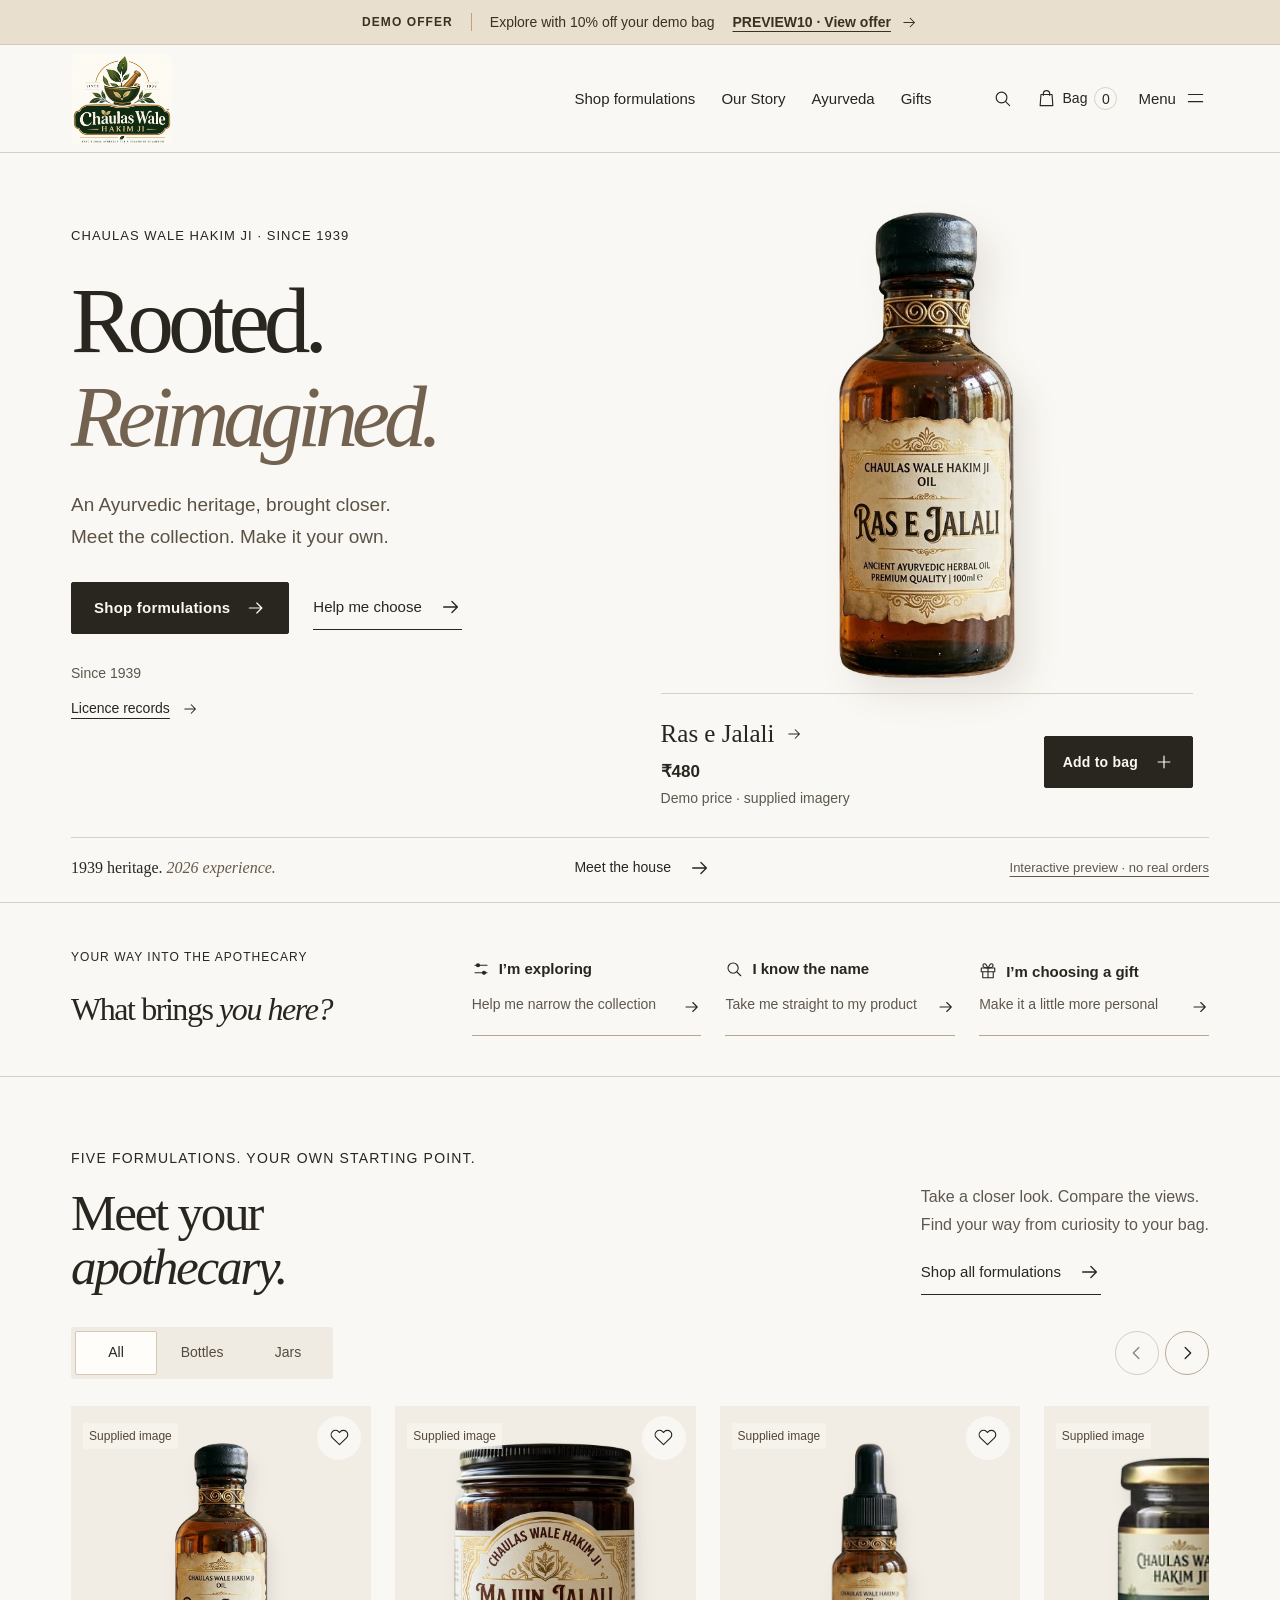
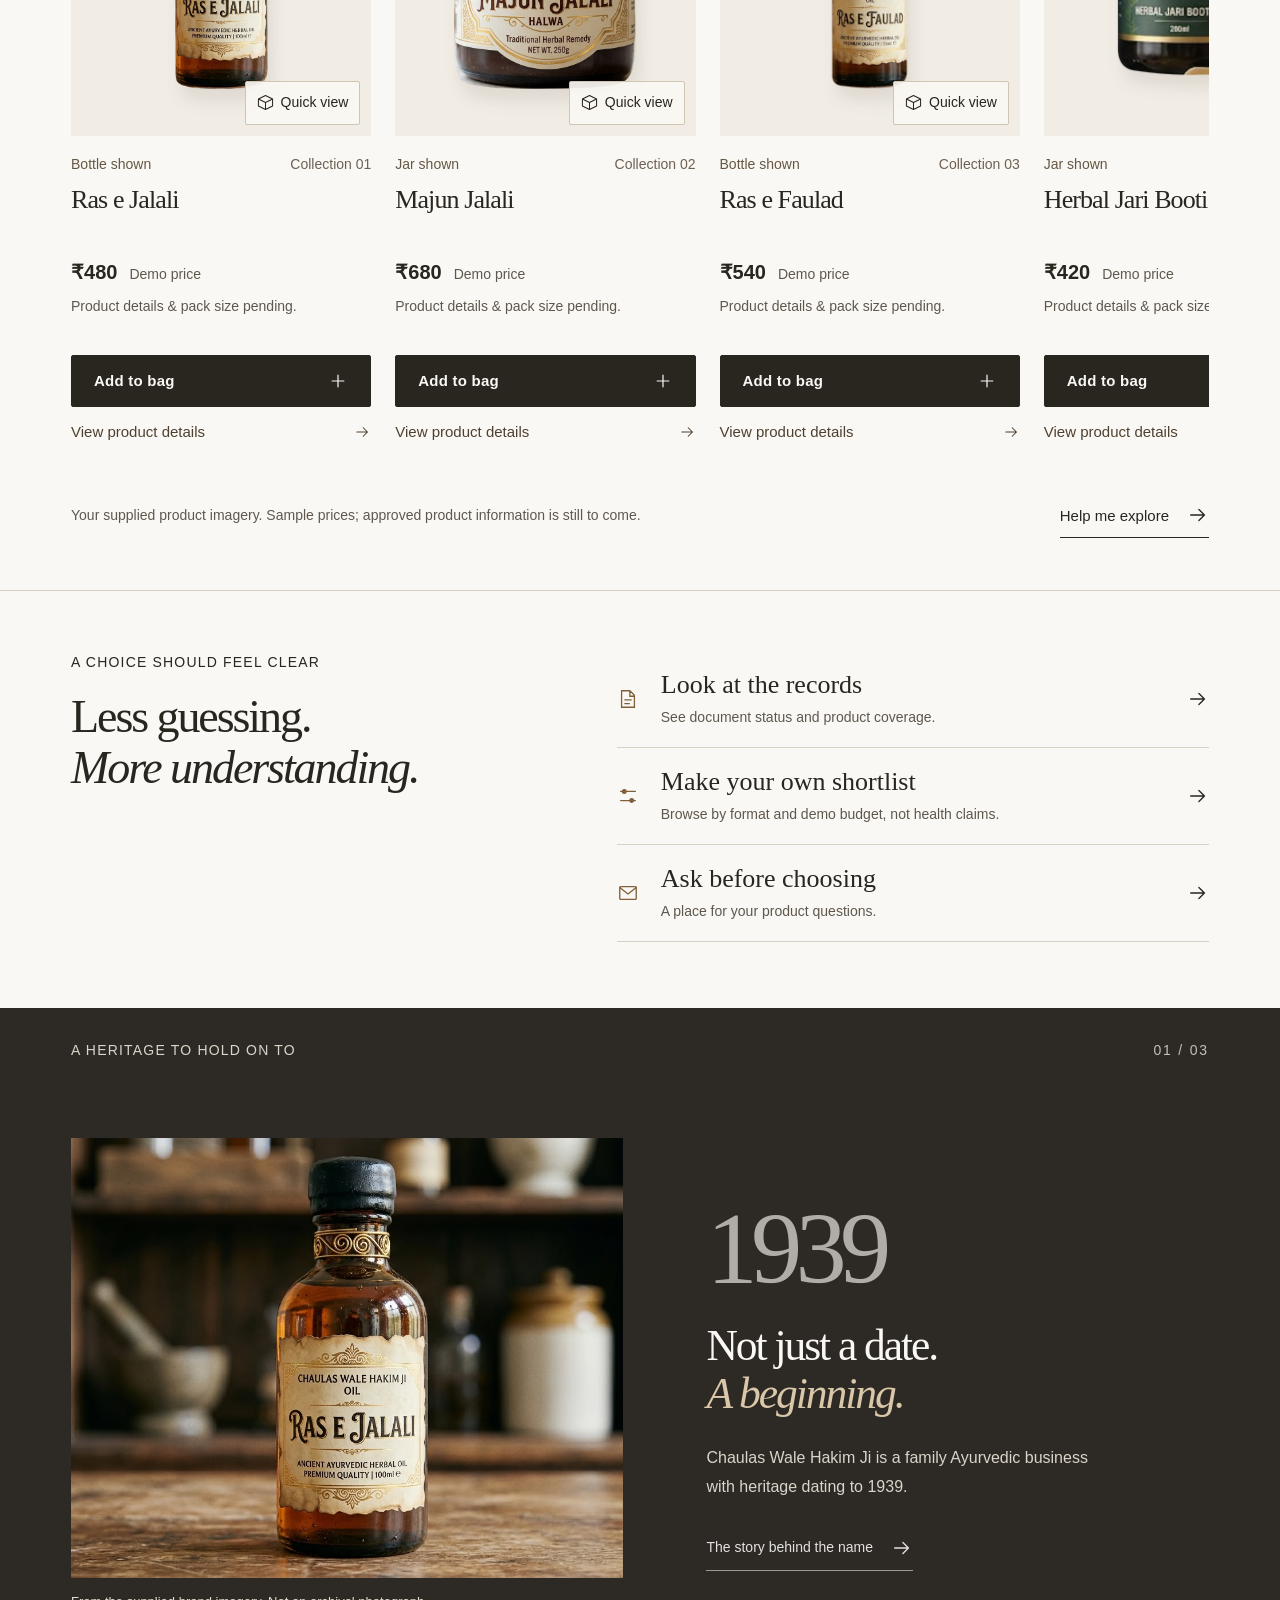
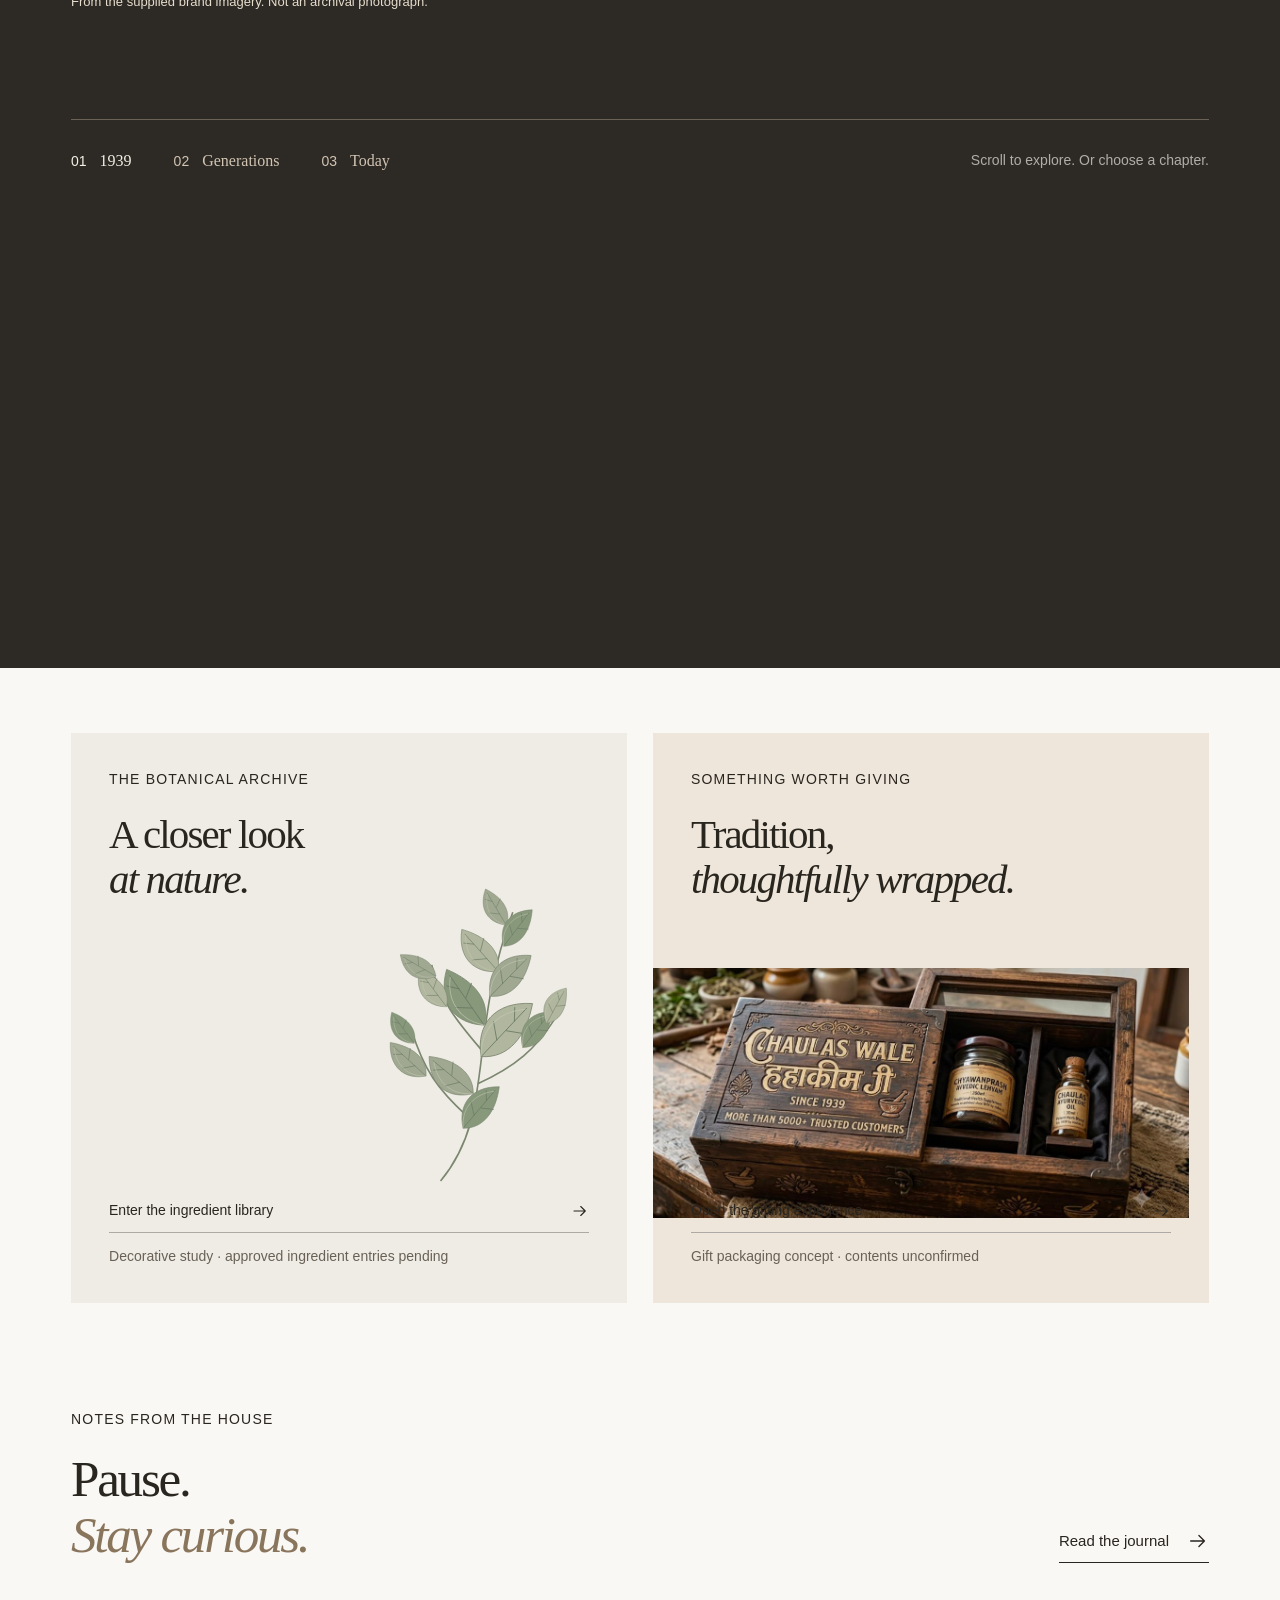
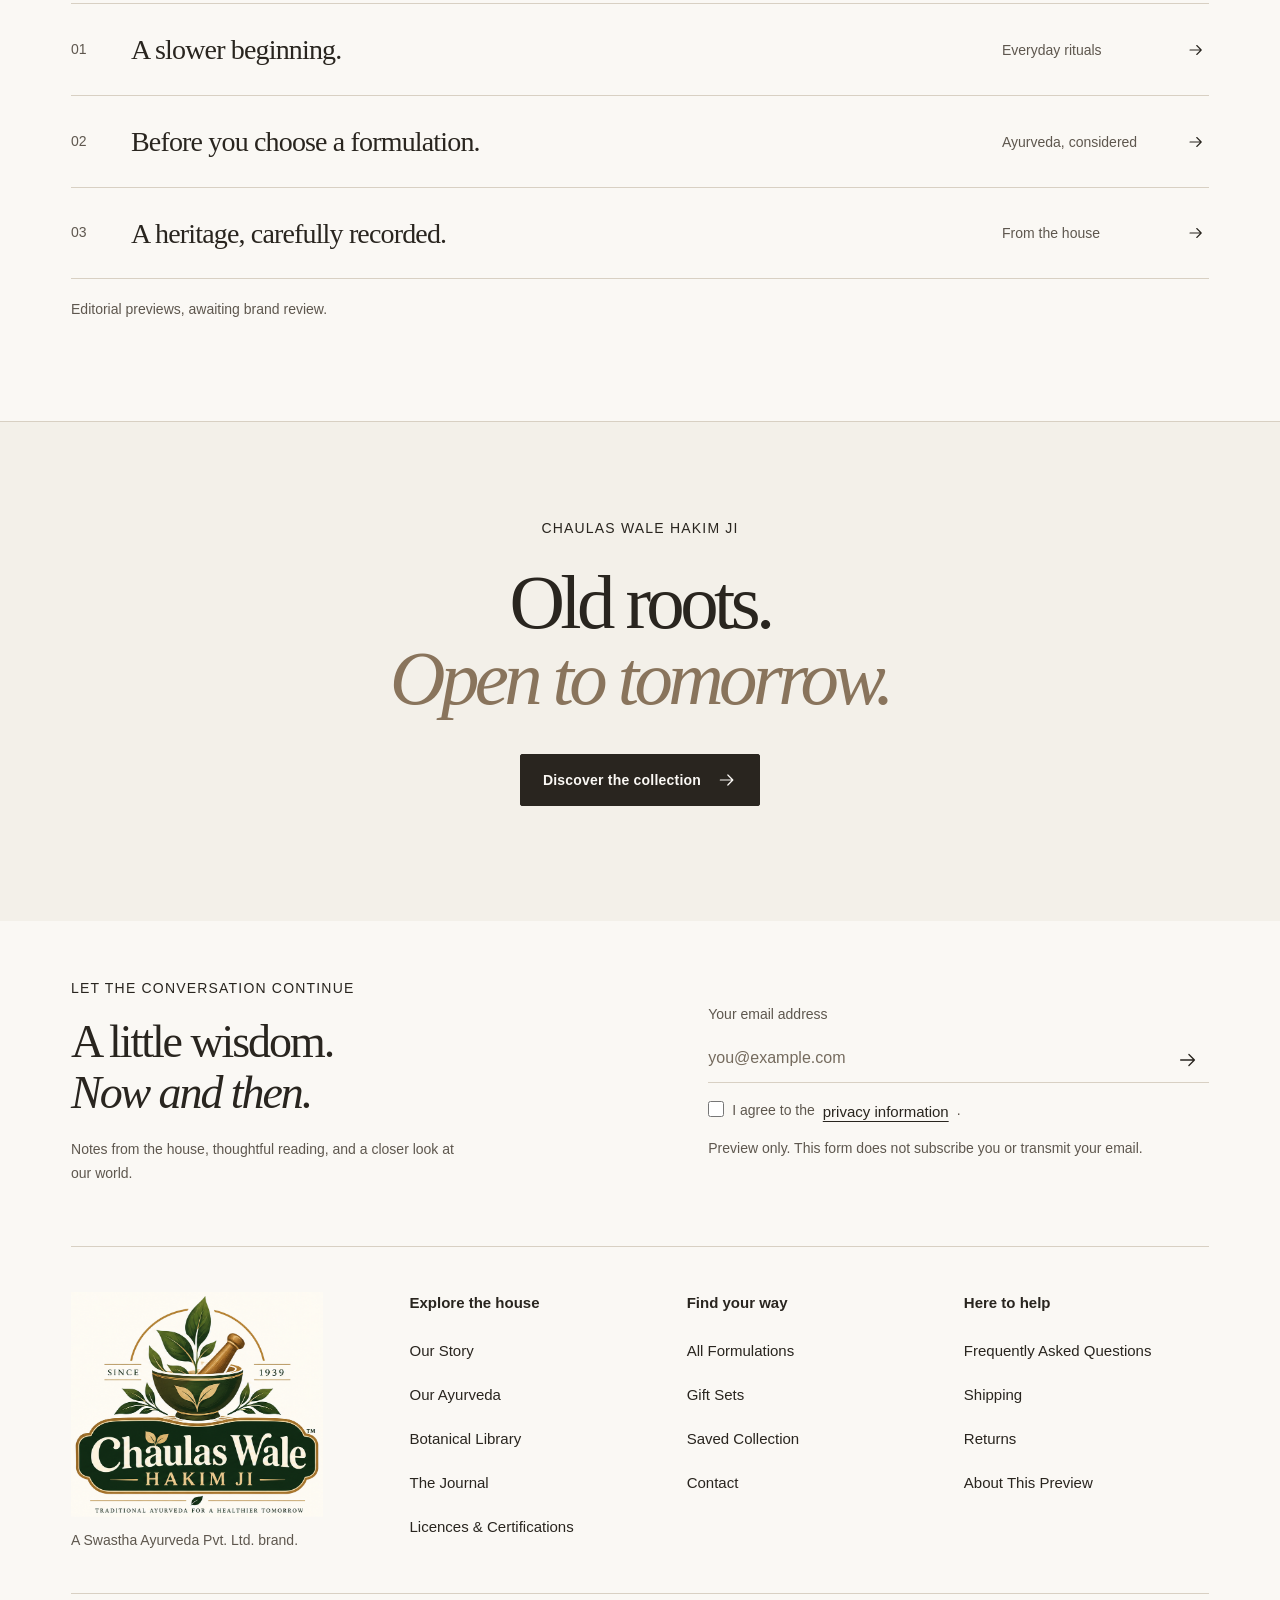
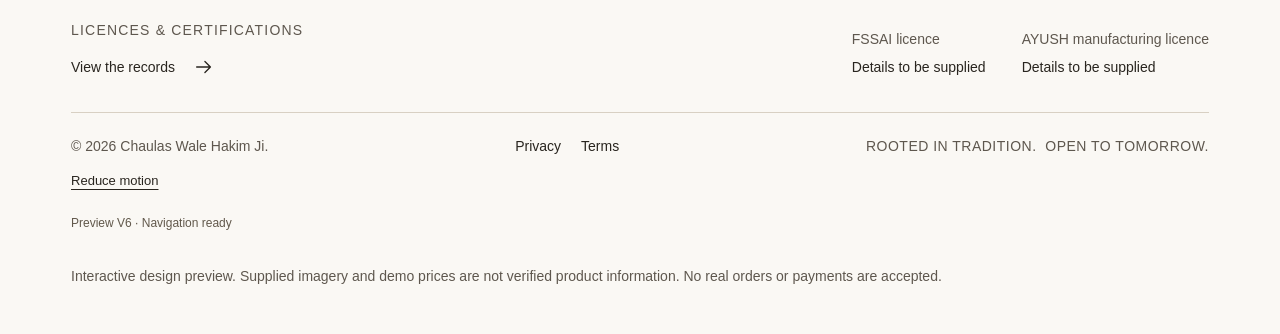
